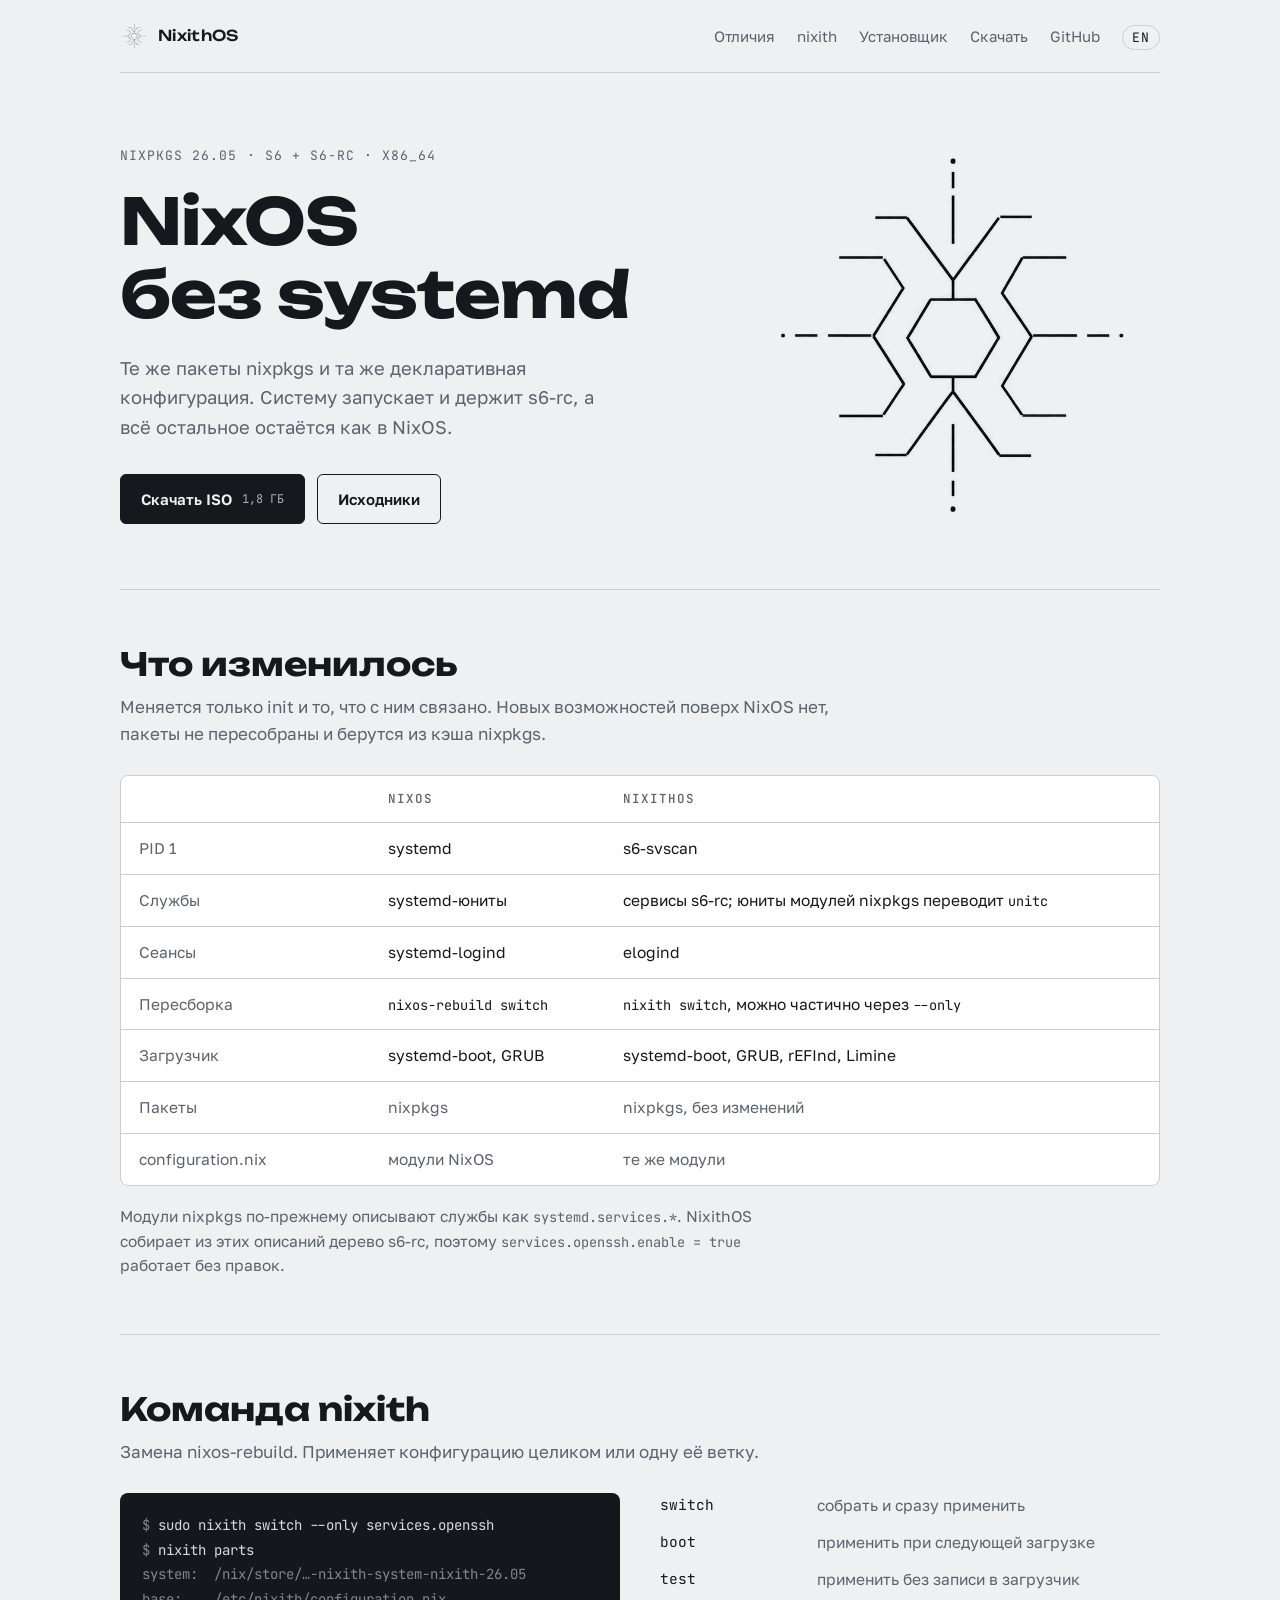
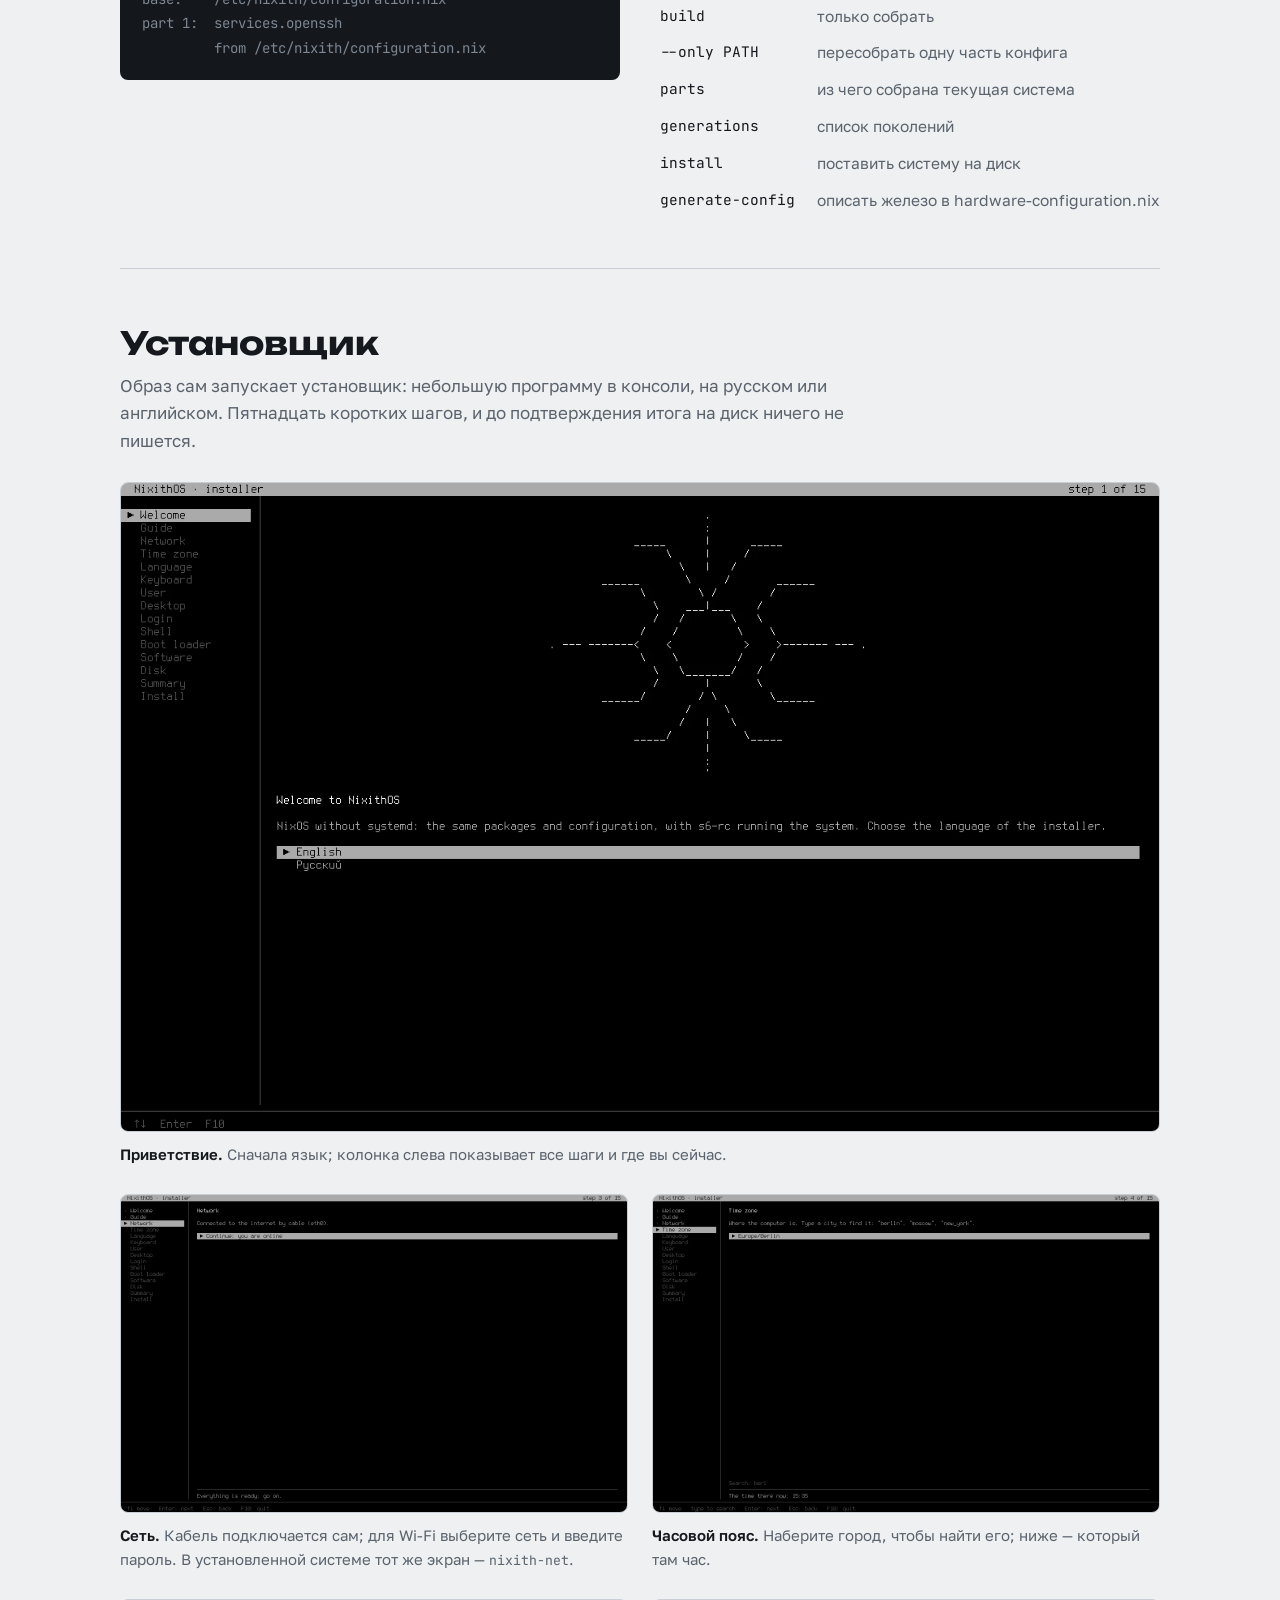
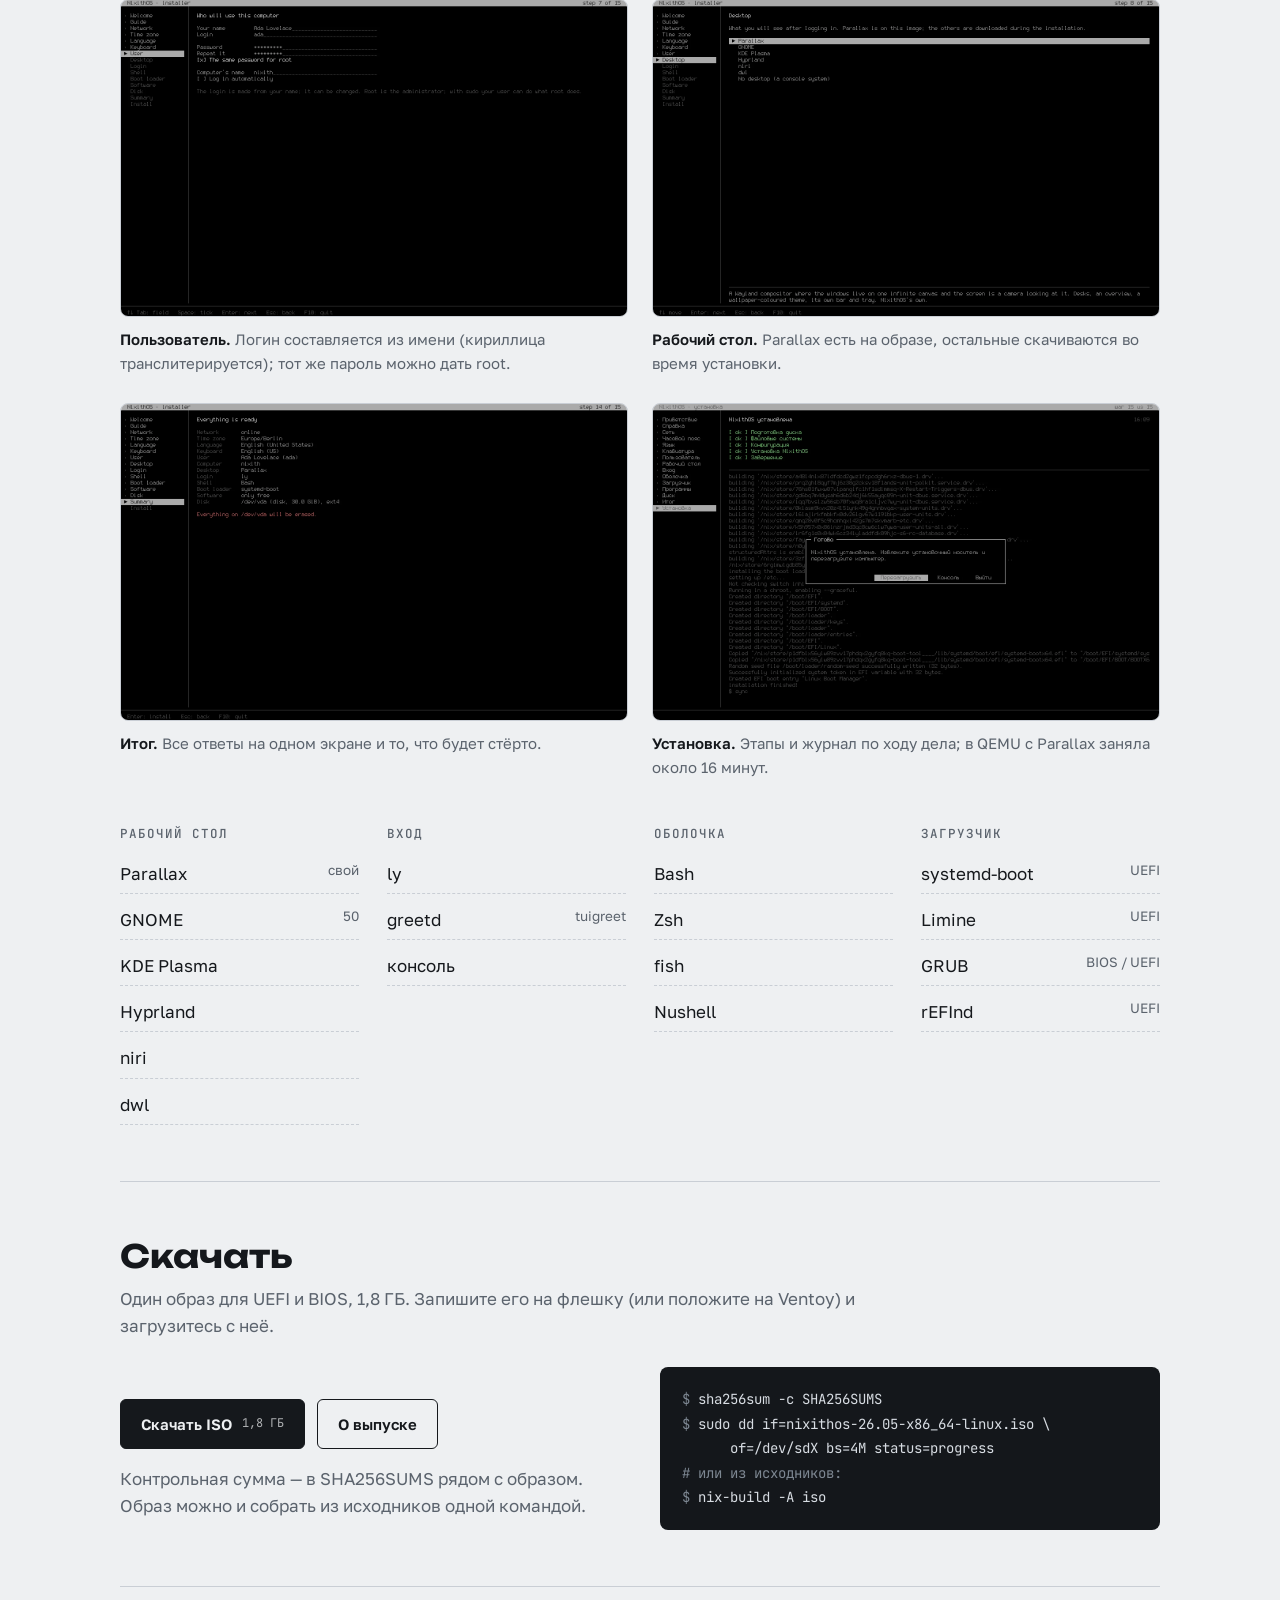
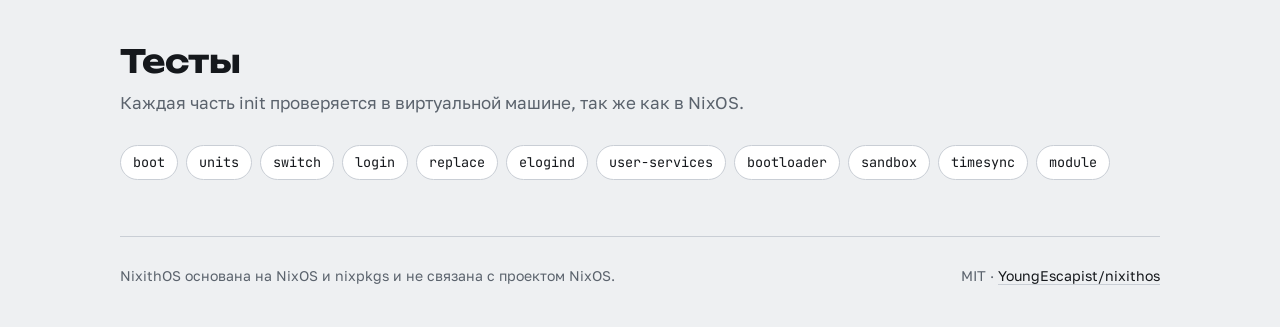
==== site/ru/index.html @ 1942f946 "Сайт и документация: консольный установщик, скачивание ISO из релизов Co-Authored-By: Claude Opus 5." ====
<!doctype html>
<html lang="ru">
<head>
<meta charset="utf-8">
<meta name="viewport" content="width=device-width, initial-scale=1, viewport-fit=cover">
<title>NixithOS</title>
<meta name="description" content="NixithOS: NixOS без systemd, на s6-rc. Те же пакеты nixpkgs и та же конфигурация.">
<link rel="icon" type="image/png" href="../favicon.png">
<link rel="alternate" hreflang="en" href="https://youngescapist.github.io/nixithos/">
<link rel="alternate" hreflang="ru" href="https://youngescapist.github.io/nixithos/ru/">
<link rel="preconnect" href="https://fonts.googleapis.com">
<link rel="preconnect" href="https://fonts.gstatic.com" crossorigin>
<link rel="stylesheet" href="https://fonts.googleapis.com/css2?family=Unbounded:wght@500;700&family=Golos+Text:wght@400;500;600&family=JetBrains+Mono:wght@400;500&display=swap">
<link rel="stylesheet" href="../style.css">
</head>
<body>
<div class="wrap">
  <header class="top">
    <a class="brand" href="#top"><img src="../img/mark.png" alt="">NixithOS</a>
    <nav aria-label="Разделы">
      <ul>
        <li><a href="#diff">Отличия</a></li>
        <li><a href="#nixith">nixith</a></li>
        <li><a href="#install">Установщик</a></li>
        <li><a href="#download">Скачать</a></li>
        <li><a href="https://github.com/YoungEscapist/nixithos">GitHub</a></li>
        <li><a class="lang" href="../" hreflang="en" lang="en">EN</a></li>
      </ul>
    </nav>
  </header>

  <main id="top">
    <div class="hero">
      <div>
        <p class="eyebrow">nixpkgs 26.05 · s6 + s6-rc · x86_64</p>
        <h1>NixOS без&nbsp;systemd</h1>
        <p class="lead">Те же пакеты nixpkgs и та же декларативная конфигурация. Систему запускает и держит s6-rc, а всё остальное остаётся как в NixOS.</p>
        <div class="actions">
          <a class="btn primary" href="#download">Скачать ISO <small>1,8 ГБ</small></a>
          <a class="btn ghost" href="https://github.com/YoungEscapist/nixithos">Исходники</a>
        </div>
      </div>
      <img class="mark" src="../img/mark.png" width="640" height="640" alt="Знак NixithOS: шестиугольник между двумя развилками, скобки по бокам, пунктирные оси">
    </div>

    <section id="diff">
      <div class="sec-head">
        <h2>Что изменилось</h2>
        <p>Меняется только init и то, что с ним связано. Новых возможностей поверх NixOS нет, пакеты не пересобраны и берутся из кэша nixpkgs.</p>
      </div>
      <div class="table-box">
        <table>
          <thead><tr><th scope="col"></th><th scope="col">NixOS</th><th scope="col">NixithOS</th></tr></thead>
          <tbody>
            <tr><td>PID 1</td><td>systemd</td><td>s6-svscan</td></tr>
            <tr><td>Службы</td><td>systemd-юниты</td><td>сервисы s6-rc; юниты модулей nixpkgs переводит <code>unitc</code></td></tr>
            <tr><td>Сеансы</td><td>systemd-logind</td><td>elogind</td></tr>
            <tr><td>Пересборка</td><td><code>nixos-rebuild switch</code></td><td><code>nixith switch</code>, можно частично через <code>--only</code></td></tr>
            <tr><td>Загрузчик</td><td>systemd-boot, GRUB</td><td>systemd-boot, GRUB, rEFInd, Limine</td></tr>
            <tr><td>Пакеты</td><td class="same">nixpkgs</td><td class="same">nixpkgs, без изменений</td></tr>
            <tr><td>configuration.nix</td><td class="same">модули NixOS</td><td class="same">те же модули</td></tr>
          </tbody>
        </table>
      </div>
      <p class="note">Модули nixpkgs по-прежнему описывают службы как <code>systemd.services.*</code>. NixithOS собирает из этих описаний дерево s6-rc, поэтому <code>services.openssh.enable = true</code> работает без правок.</p>
    </section>

    <section id="nixith">
      <div class="sec-head">
        <h2>Команда nixith</h2>
        <p>Замена nixos-rebuild. Применяет конфигурацию целиком или одну её ветку.</p>
      </div>
      <div class="split">
<pre class="term"><span class="p">$ </span>sudo nixith switch --only services.openssh
<span class="p">$ </span>nixith parts
<span class="c">system:  /nix/store/…-nixith-system-nixith-26.05</span>
<span class="c">base:    /etc/nixith/configuration.nix</span>
<span class="c">part 1:  services.openssh</span>
<span class="c">         from /etc/nixith/configuration.nix</span></pre>
        <dl class="cmds">
          <dt>switch</dt><dd>собрать и сразу применить</dd>
          <dt>boot</dt><dd>применить при следующей загрузке</dd>
          <dt>test</dt><dd>применить без записи в загрузчик</dd>
          <dt>build</dt><dd>только собрать</dd>
          <dt>--only PATH</dt><dd>пересобрать одну часть конфига</dd>
          <dt>parts</dt><dd>из чего собрана текущая система</dd>
          <dt>generations</dt><dd>список поколений</dd>
          <dt>install</dt><dd>поставить систему на диск</dd>
          <dt>generate-config</dt><dd>описать железо в hardware-configuration.nix</dd>
        </dl>
      </div>
    </section>

    <section id="install">
      <div class="sec-head">
        <h2>Установщик</h2>
        <p>Образ сам запускает установщик: небольшую программу в консоли, на русском или английском. Пятнадцать коротких шагов, и до подтверждения итога на диск ничего не пишется.</p>
      </div>
      <div class="shots">
        <figure class="wide">
          <a href="../img/tui-welcome.webp"><img src="../img/tui-welcome.webp" width="1280" height="800" alt="Приветствие установщика: знак NixithOS символами, шаги слева, выбор языка"></a>
          <figcaption><b>Приветствие.</b> Сначала язык; колонка слева показывает все шаги и где вы сейчас.</figcaption>
        </figure>
        <figure>
          <a href="../img/tui-network.webp"><img src="../img/tui-network.webp" width="1280" height="800" loading="lazy" alt="Шаг «Сеть»: подключено по кабелю"></a>
          <figcaption><b>Сеть.</b> Кабель подключается сам; для Wi-Fi выберите сеть и введите пароль. В установленной системе тот же экран — <code>nixith-net</code>.</figcaption>
        </figure>
        <figure>
          <a href="../img/tui-timezone.webp"><img src="../img/tui-timezone.webp" width="1280" height="800" loading="lazy" alt="Шаг «Часовой пояс», поиск сужен до Берлина"></a>
          <figcaption><b>Часовой пояс.</b> Наберите город, чтобы найти его; ниже — который там час.</figcaption>
        </figure>
        <figure>
          <a href="../img/tui-user.webp"><img src="../img/tui-user.webp" width="1280" height="800" loading="lazy" alt="Шаг «Пользователь», заполненный для Ады Лавлейс"></a>
          <figcaption><b>Пользователь.</b> Логин составляется из имени (кириллица транслитерируется); тот же пароль можно дать root.</figcaption>
        </figure>
        <figure>
          <a href="../img/tui-desktop.webp"><img src="../img/tui-desktop.webp" width="1280" height="800" loading="lazy" alt="Шаг «Рабочий стол», выбран Parallax с описанием ниже"></a>
          <figcaption><b>Рабочий стол.</b> Parallax есть на образе, остальные скачиваются во время установки.</figcaption>
        </figure>
        <figure>
          <a href="../img/tui-summary.webp"><img src="../img/tui-summary.webp" width="1280" height="800" loading="lazy" alt="Шаг «Итог»: все ответы и диск, который будет стёрт"></a>
          <figcaption><b>Итог.</b> Все ответы на одном экране и то, что будет стёрто.</figcaption>
        </figure>
        <figure>
          <a href="../img/tui-install.webp"><img src="../img/tui-install.webp" width="1280" height="800" loading="lazy" alt="Шаг «Установка» завершён: пять этапов отмечены ok, ниже журнал"></a>
          <figcaption><b>Установка.</b> Этапы и журнал по ходу дела; в QEMU с Parallax заняла около 16 минут.</figcaption>
        </figure>
      </div>
      <div class="choices">
        <div class="choice">
          <h3>Рабочий стол</h3>
          <ul>
            <li>Parallax <span>свой</span></li>
            <li>GNOME <span>50</span></li>
            <li>KDE Plasma</li>
            <li>Hyprland</li>
            <li>niri</li>
            <li>dwl</li>
          </ul>
        </div>
        <div class="choice">
          <h3>Вход</h3>
          <ul>
            <li>ly</li>
            <li>greetd <span>tuigreet</span></li>
            <li>консоль</li>
          </ul>
        </div>
        <div class="choice">
          <h3>Оболочка</h3>
          <ul>
            <li>Bash</li>
            <li>Zsh</li>
            <li>fish</li>
            <li>Nushell</li>
          </ul>
        </div>
        <div class="choice">
          <h3>Загрузчик</h3>
          <ul>
            <li>systemd-boot <span>UEFI</span></li>
            <li>Limine <span>UEFI</span></li>
            <li>GRUB <span>BIOS / UEFI</span></li>
            <li>rEFInd <span>UEFI</span></li>
          </ul>
        </div>
      </div>
    </section>

    <section id="download">
      <div class="sec-head">
        <h2>Скачать</h2>
        <p>Один образ для UEFI и BIOS, 1,8 ГБ. Запишите его на флешку (или положите на Ventoy) и загрузитесь с неё.</p>
      </div>
      <div class="download">
        <div>
          <div class="actions">
            <a class="btn primary" href="https://github.com/YoungEscapist/nixithos/releases/latest/download/nixithos-26.05-x86_64-linux.iso">Скачать ISO <small>1,8 ГБ</small></a>
            <a class="btn ghost" href="https://github.com/YoungEscapist/nixithos/releases/latest">О выпуске</a>
          </div>
          <p class="muted" style="margin-top:16px">Контрольная сумма — в SHA256SUMS рядом с образом. Образ можно и собрать из исходников одной командой.</p>
        </div>
<pre class="term"><span class="p">$ </span>sha256sum -c SHA256SUMS
<span class="p">$ </span>sudo dd if=nixithos-26.05-x86_64-linux.iso \
      of=/dev/sdX bs=4M status=progress
<span class="c"># или из исходников:</span>
<span class="p">$ </span>nix-build -A iso</pre>
      </div>
    </section>

    <section id="tests">
      <div class="sec-head">
        <h2>Тесты</h2>
        <p>Каждая часть init проверяется в виртуальной машине, так же как в NixOS.</p>
      </div>
      <ul class="tests">
        <li>boot</li><li>units</li><li>switch</li><li>login</li><li>replace</li><li>elogind</li>
        <li>user-services</li><li>bootloader</li><li>sandbox</li><li>timesync</li><li>module</li>
      </ul>
    </section>
  </main>

  <footer>
    <span>NixithOS основана на NixOS и nixpkgs и не связана с проектом NixOS.</span>
    <span>MIT · <a href="https://github.com/YoungEscapist/nixithos">YoungEscapist/nixithos</a></span>
  </footer>
</div>
</body>
</html>
---- site/style.css ----
/* NixithOS site: one monochrome engineering page per language; the mark
   top-right like a drawing, then one column of sections (~70ch) with a
   table, a terminal and the installer's screens. */
:root{
  --ground:#eef0f2;
  --surface:#ffffff;
  --ink:#15181c;
  --muted:#5b636d;
  --line:#c9ced5;
  --accent:#2f3a46;
  --term:#14171b;
  --term-ink:#d7dce2;
  --term-dim:#7d8792;
  /* the mark is white lines on black: inverted and multiplied on a light page */
  --mark-filter:invert(1);
  --mark-blend:multiply;
  --font-display:"Unbounded", "Golos Text", system-ui, sans-serif;
  --font-body:"Golos Text", system-ui, -apple-system, "Segoe UI", sans-serif;
  --font-mono:"JetBrains Mono", ui-monospace, "DejaVu Sans Mono", monospace;
  --measure:68ch;
}
@media (prefers-color-scheme: dark){
  :root:not([data-theme="light"]){
    color-scheme:dark;
    --ground:#101215;
    --surface:#171a1e;
    --ink:#e6e9ed;
    --muted:#98a1ab;
    --line:#2b3037;
    --accent:#c4ccd6;
    --term:#0b0d0f;
    --term-ink:#d7dce2;
    --term-dim:#6c7681;
    --mark-filter:none;
    --mark-blend:screen;
  }
}
:root[data-theme="dark"]{
  color-scheme:dark;
  --ground:#101215;
  --surface:#171a1e;
  --ink:#e6e9ed;
  --muted:#98a1ab;
  --line:#2b3037;
  --accent:#c4ccd6;
  --term:#0b0d0f;
  --term-ink:#d7dce2;
  --term-dim:#6c7681;
  --mark-filter:none;
  --mark-blend:screen;
}

*{box-sizing:border-box}
body{
  margin:0;
  background:var(--ground);
  color:var(--ink);
  font-family:var(--font-body);
  font-size:17px;
  line-height:1.6;
  padding-left:max(16px, env(safe-area-inset-left, 0px));
  padding-right:max(16px, env(safe-area-inset-right, 0px));
}
img{max-width:100%;height:auto}
.wrap{max-width:1040px;margin:0 auto}
a{color:var(--ink);text-underline-offset:3px;text-decoration-color:var(--line)}
a:hover{text-decoration-color:var(--ink)}
a:focus-visible,.btn:focus-visible{outline:2px solid var(--accent);outline-offset:3px;border-radius:4px}
h1,h2,h3{font-family:var(--font-display);font-weight:700;text-wrap:balance;margin:0;line-height:1.15}
p{margin:0}
code{font-family:var(--font-mono);font-size:.88em}

/* header */
header.top{display:flex;align-items:center;justify-content:space-between;gap:16px;flex-wrap:wrap;padding-block:22px;border-bottom:1px solid var(--line)}
.brand{display:flex;align-items:center;gap:10px;font-family:var(--font-display);font-weight:500;font-size:15px;letter-spacing:.02em;text-decoration:none}
.brand img{width:28px;height:28px;filter:var(--mark-filter);mix-blend-mode:var(--mark-blend)}
nav ul{list-style:none;margin:0;padding:0;display:flex;gap:22px;flex-wrap:wrap;align-items:center;font-size:15px}
nav a{text-decoration:none;color:var(--muted)}
nav a:hover{color:var(--ink)}
nav .lang{font-family:var(--font-mono);font-size:13px;letter-spacing:.06em;padding:3px 9px;border:1px solid var(--line);border-radius:999px;color:var(--ink)}

/* hero */
.hero{display:grid;grid-template-columns:1.25fr .9fr;gap:48px;align-items:center;padding-block:72px 64px}
.eyebrow{font-family:var(--font-mono);font-size:13px;letter-spacing:.08em;text-transform:uppercase;color:var(--muted)}
.hero h1{font-size:clamp(2.3rem,5.4vw,4rem);letter-spacing:-.01em;margin-top:18px}
.hero .lead{margin-top:22px;font-size:1.15rem;color:var(--muted);max-width:46ch}
.actions{display:flex;gap:12px;flex-wrap:wrap;margin-top:32px}
.btn{display:inline-flex;align-items:center;gap:10px;padding:12px 20px;border-radius:6px;font-weight:600;font-size:15px;text-decoration:none;border:1px solid var(--ink)}
.btn.primary{background:var(--ink);color:var(--ground)}
.btn.ghost{color:var(--ink)}
.btn small{font-family:var(--font-mono);font-weight:400;font-size:12px;opacity:.7}
.mark{width:100%;max-width:380px;justify-self:center;filter:var(--mark-filter);mix-blend-mode:var(--mark-blend)}

/* sections */
section{padding-block:56px;border-top:1px solid var(--line)}
.sec-head{display:flex;flex-direction:column;gap:10px;margin-bottom:28px;max-width:var(--measure)}
.sec-head h2{font-size:clamp(1.5rem,3vw,2rem)}
.sec-head p{color:var(--muted)}

/* comparison table */
.table-box{overflow-x:auto;border:1px solid var(--line);border-radius:8px;background:var(--surface)}
table{border-collapse:collapse;width:100%;min-width:560px;font-size:15.5px}
th,td{text-align:left;padding:13px 18px;border-bottom:1px solid var(--line);vertical-align:top}
tr:last-child td{border-bottom:0}
thead th{font-family:var(--font-mono);font-weight:500;font-size:12.5px;letter-spacing:.08em;text-transform:uppercase;color:var(--muted)}
td:first-child{color:var(--muted);width:24%}
td.same{color:var(--muted)}
.note{margin-top:18px;max-width:var(--measure);color:var(--muted);font-size:15.5px}

/* terminal */
.split{display:grid;grid-template-columns:1fr 1fr;gap:40px;align-items:start}
.term{background:var(--term);color:var(--term-ink);border-radius:8px;padding:20px 22px;font-family:var(--font-mono);font-size:14px;line-height:1.75;overflow-x:auto;white-space:pre;margin:0}
.term .p{color:var(--term-dim);user-select:none}
.term .c{color:var(--term-dim)}
dl.cmds{margin:0;display:grid;grid-template-columns:max-content 1fr;gap:12px 22px}
dl.cmds dt{font-family:var(--font-mono);font-size:14.5px}
dl.cmds dd{margin:0;color:var(--muted);font-size:15.5px}

/* installer screens */
.shots{display:grid;grid-template-columns:repeat(2,1fr);gap:28px 24px;margin:0 0 48px}
.shots figure{margin:0;display:flex;flex-direction:column;gap:10px}
.shots figure.wide{grid-column:1 / -1}
.shots a{display:block;border:1px solid var(--line);border-radius:8px;overflow:hidden;background:var(--surface);line-height:0}
.shots img{width:100%;aspect-ratio:16/10;object-fit:cover}
.shots figcaption{font-size:15px;color:var(--muted);max-width:var(--measure)}
.shots figcaption b{color:var(--ink);font-weight:600}

/* installer choices */
.choices{display:grid;grid-template-columns:repeat(4,1fr);gap:28px}
.choice h3{font-family:var(--font-mono);font-weight:500;font-size:12.5px;letter-spacing:.08em;text-transform:uppercase;color:var(--muted);margin-bottom:12px}
.choice ul{list-style:none;margin:0;padding:0;display:flex;flex-direction:column;gap:6px}
.choice li{display:flex;justify-content:space-between;gap:8px;padding-block:6px;border-bottom:1px dashed var(--line)}
.choice li span{color:var(--muted);font-size:13.5px}

/* download */
.download{display:grid;grid-template-columns:1fr 1fr;gap:40px;align-items:start}
.download p + p{margin-top:12px}
.download .muted{color:var(--muted)}

/* tests */
.tests{display:flex;flex-wrap:wrap;gap:8px;margin:0;padding:0;list-style:none}
.tests li{font-family:var(--font-mono);font-size:13.5px;padding:6px 12px;border:1px solid var(--line);border-radius:999px;background:var(--surface)}

footer{border-top:1px solid var(--line);padding-block:28px 40px;display:flex;justify-content:space-between;gap:16px;flex-wrap:wrap;color:var(--muted);font-size:14px}

@media (max-width:860px){
  .hero{grid-template-columns:1fr;padding-block:48px}
  .mark{max-width:220px;justify-self:start;order:-1}
  .split,.download{grid-template-columns:1fr}
  .choices{grid-template-columns:1fr 1fr}
  .shots{grid-template-columns:1fr}
}
@media (max-width:480px){
  .choices{grid-template-columns:1fr}
  dl.cmds{grid-template-columns:1fr;gap:2px}
  dl.cmds dd{margin-bottom:10px}
  nav ul{gap:14px}
}
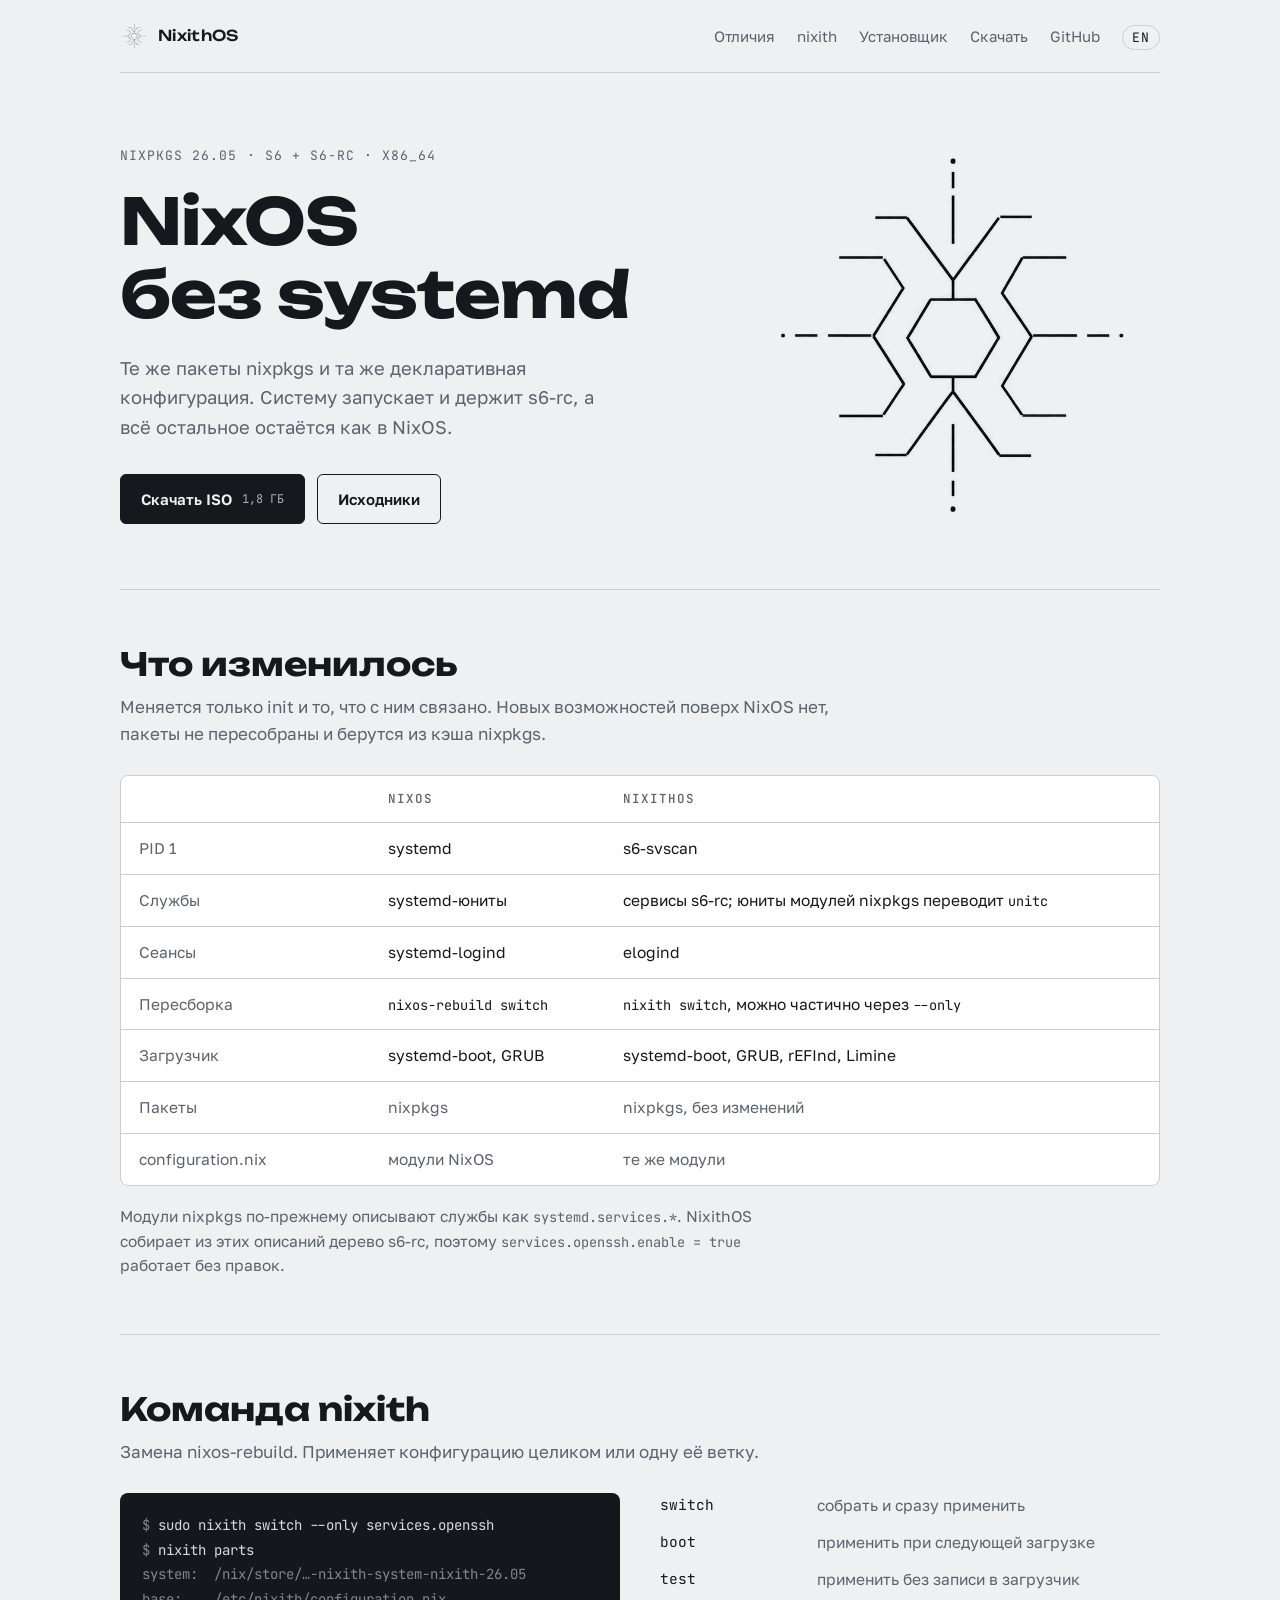
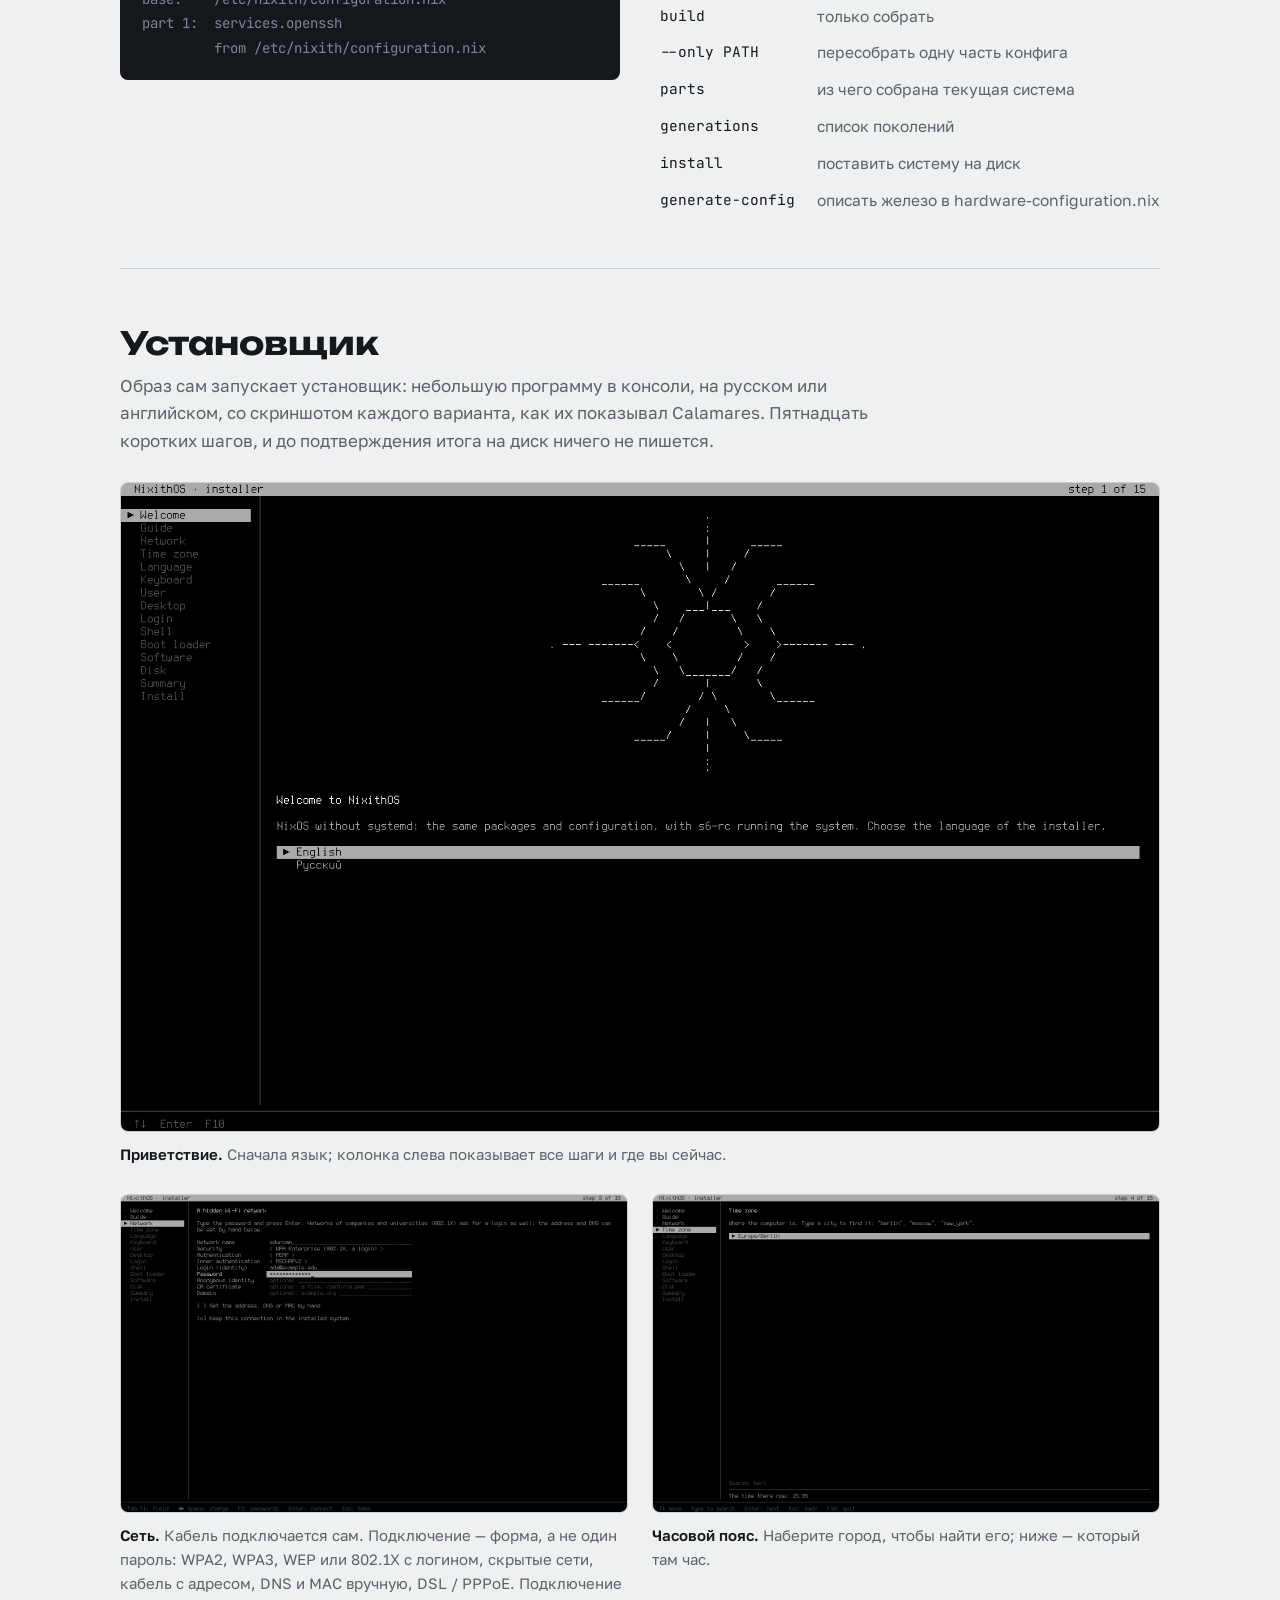
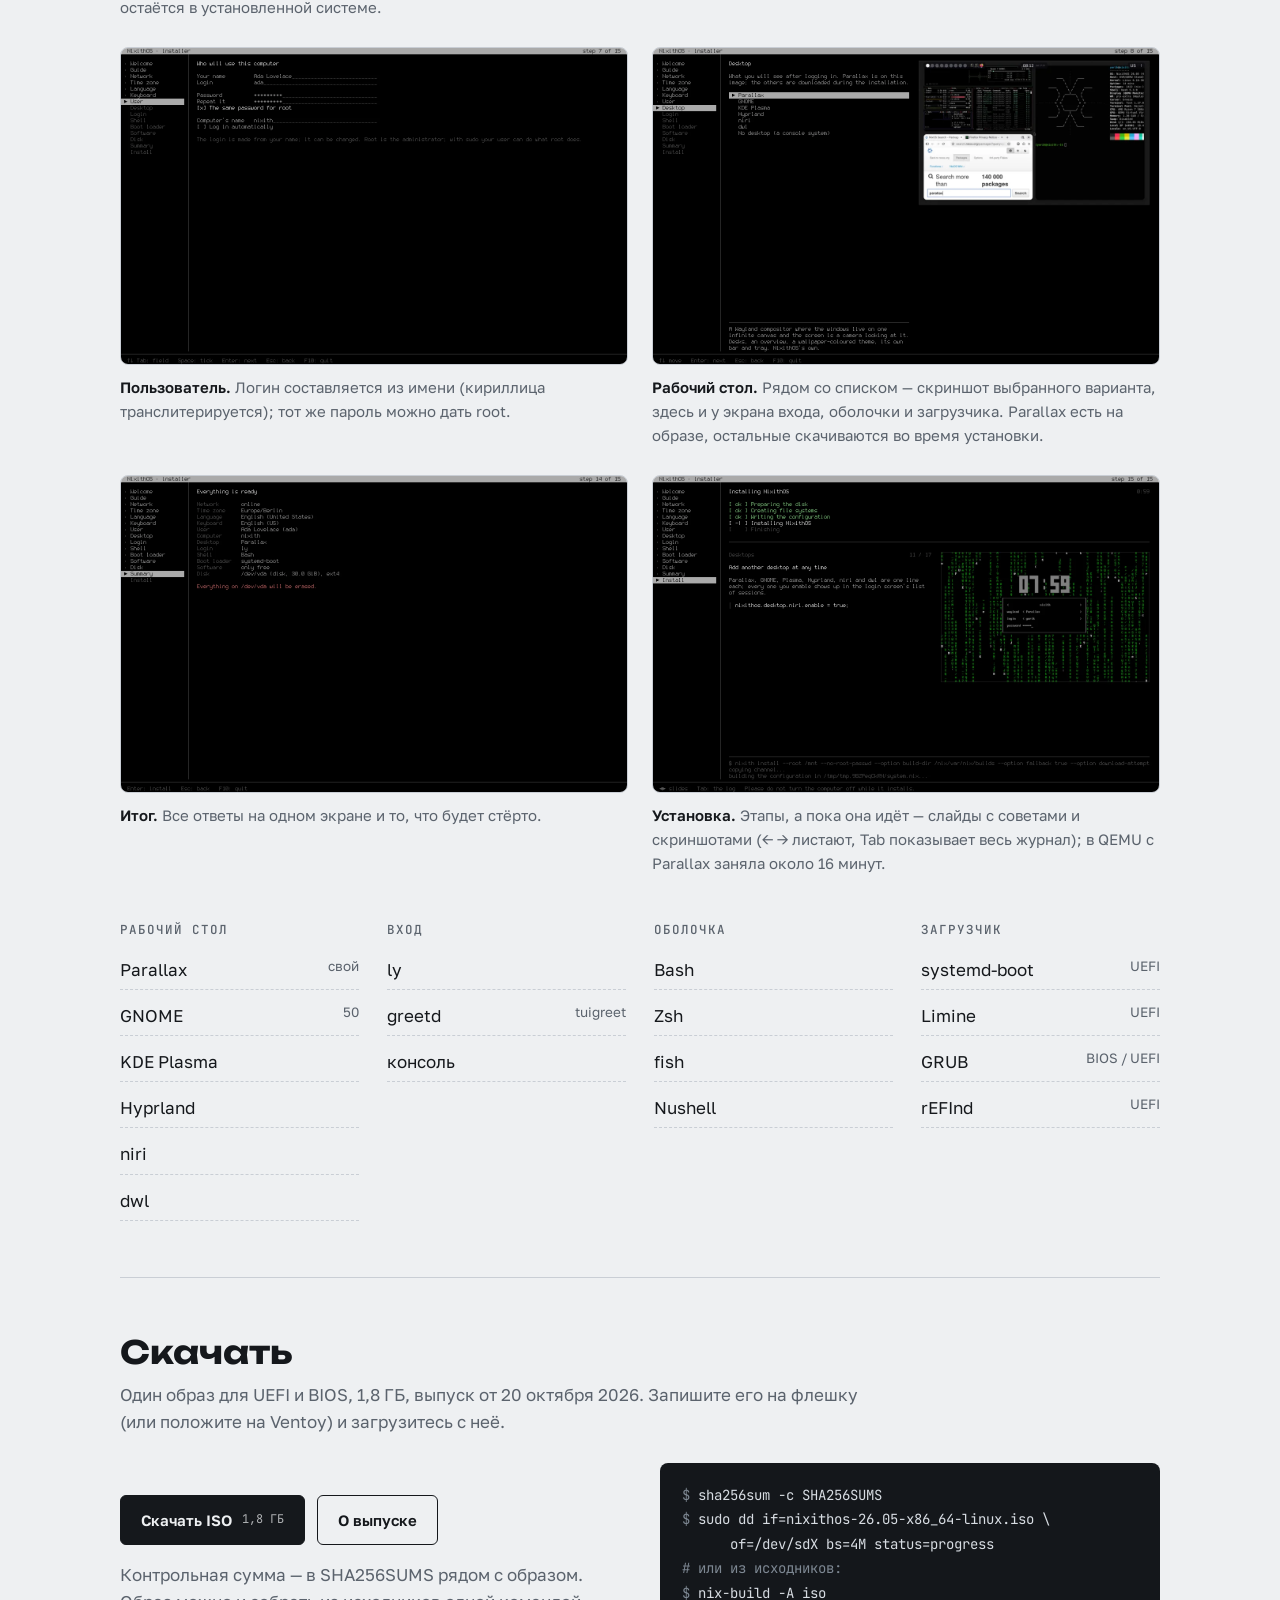
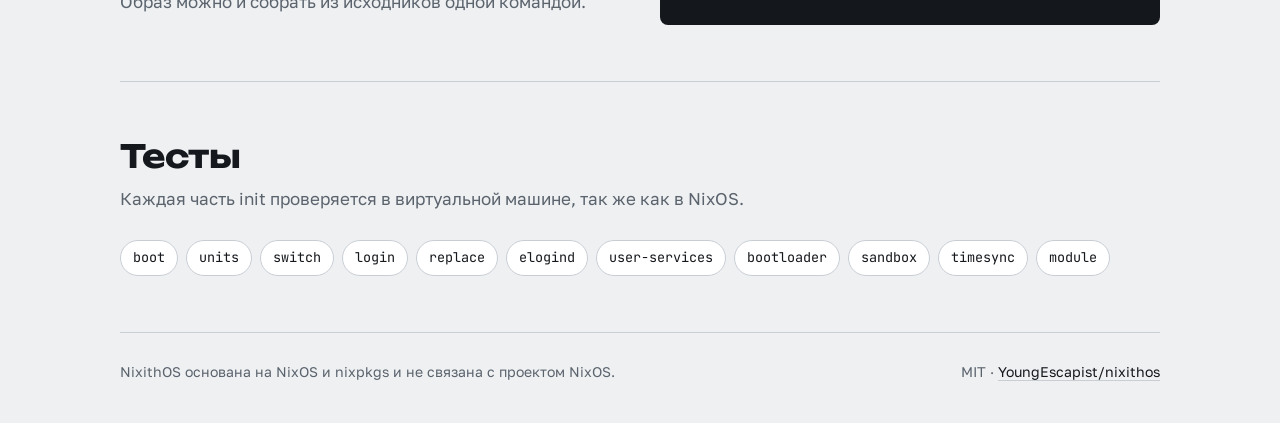
==== commit afc46264: "Сайт и README под выпуск 20.10: скриншоты в установщике и сеть формой Новые снимки установщика с обр" ====
--- a/site/ru/index.html
+++ b/site/ru/index.html
@@ -94,7 +94,7 @@
     <section id="install">
       <div class="sec-head">
         <h2>Установщик</h2>
-        <p>Образ сам запускает установщик: небольшую программу в консоли, на русском или английском. Пятнадцать коротких шагов, и до подтверждения итога на диск ничего не пишется.</p>
+        <p>Образ сам запускает установщик: небольшую программу в консоли, на русском или английском, со скриншотом каждого варианта, как их показывал Calamares. Пятнадцать коротких шагов, и до подтверждения итога на диск ничего не пишется.</p>
       </div>
       <div class="shots">
         <figure class="wide">
@@ -102,8 +102,8 @@
           <figcaption><b>Приветствие.</b> Сначала язык; колонка слева показывает все шаги и где вы сейчас.</figcaption>
         </figure>
         <figure>
-          <a href="../img/tui-network.webp"><img src="../img/tui-network.webp" width="1280" height="800" loading="lazy" alt="Шаг «Сеть»: подключено по кабелю"></a>
-          <figcaption><b>Сеть.</b> Кабель подключается сам; для Wi-Fi выберите сеть и введите пароль. В установленной системе тот же экран — <code>nixith-net</code>.</figcaption>
+          <a href="../img/tui-network.webp"><img src="../img/tui-network.webp" width="1280" height="800" loading="lazy" alt="Шаг «Сеть»: скрытая сеть Wi-Fi с WPA Enterprise (802.1X), заполнены метод, логин и пароль, ниже необязательные поля"></a>
+          <figcaption><b>Сеть.</b> Кабель подключается сам. Подключение — форма, а не один пароль: WPA2, WPA3, WEP или 802.1X с логином, скрытые сети, кабель с адресом, DNS и MAC вручную, DSL / PPPoE. Подключение остаётся в установленной системе.</figcaption>
         </figure>
         <figure>
           <a href="../img/tui-timezone.webp"><img src="../img/tui-timezone.webp" width="1280" height="800" loading="lazy" alt="Шаг «Часовой пояс», поиск сужен до Берлина"></a>
@@ -114,16 +114,16 @@
           <figcaption><b>Пользователь.</b> Логин составляется из имени (кириллица транслитерируется); тот же пароль можно дать root.</figcaption>
         </figure>
         <figure>
-          <a href="../img/tui-desktop.webp"><img src="../img/tui-desktop.webp" width="1280" height="800" loading="lazy" alt="Шаг «Рабочий стол», выбран Parallax с описанием ниже"></a>
-          <figcaption><b>Рабочий стол.</b> Parallax есть на образе, остальные скачиваются во время установки.</figcaption>
+          <a href="../img/tui-desktop.webp"><img src="../img/tui-desktop.webp" width="1280" height="800" loading="lazy" alt="Шаг «Рабочий стол», выбран Parallax: справа его скриншот, ниже описание"></a>
+          <figcaption><b>Рабочий стол.</b> Рядом со списком — скриншот выбранного варианта, здесь и у экрана входа, оболочки и загрузчика. Parallax есть на образе, остальные скачиваются во время установки.</figcaption>
         </figure>
         <figure>
           <a href="../img/tui-summary.webp"><img src="../img/tui-summary.webp" width="1280" height="800" loading="lazy" alt="Шаг «Итог»: все ответы и диск, который будет стёрт"></a>
           <figcaption><b>Итог.</b> Все ответы на одном экране и то, что будет стёрто.</figcaption>
         </figure>
         <figure>
-          <a href="../img/tui-install.webp"><img src="../img/tui-install.webp" width="1280" height="800" loading="lazy" alt="Шаг «Установка» завершён: пять этапов отмечены ok, ниже журнал"></a>
-          <figcaption><b>Установка.</b> Этапы и журнал по ходу дела; в QEMU с Parallax заняла около 16 минут.</figcaption>
+          <a href="../img/tui-install.webp"><img src="../img/tui-install.webp" width="1280" height="800" loading="lazy" alt="Шаг «Установка» в процессе: этапы, слайд о том, как добавить стол, со скриншотом экрана входа ly, последние строки журнала"></a>
+          <figcaption><b>Установка.</b> Этапы, а пока она идёт — слайды с советами и скриншотами (&larr; &rarr; листают, Tab показывает весь журнал); в QEMU с Parallax заняла около 16 минут.</figcaption>
         </figure>
       </div>
       <div class="choices">
@@ -170,7 +170,7 @@
     <section id="download">
       <div class="sec-head">
         <h2>Скачать</h2>
-        <p>Один образ для UEFI и BIOS, 1,8 ГБ. Запишите его на флешку (или положите на Ventoy) и загрузитесь с неё.</p>
+        <p>Один образ для UEFI и BIOS, 1,8 ГБ, выпуск от 20 октября 2026. Запишите его на флешку (или положите на Ventoy) и загрузитесь с неё.</p>
       </div>
       <div class="download">
         <div>
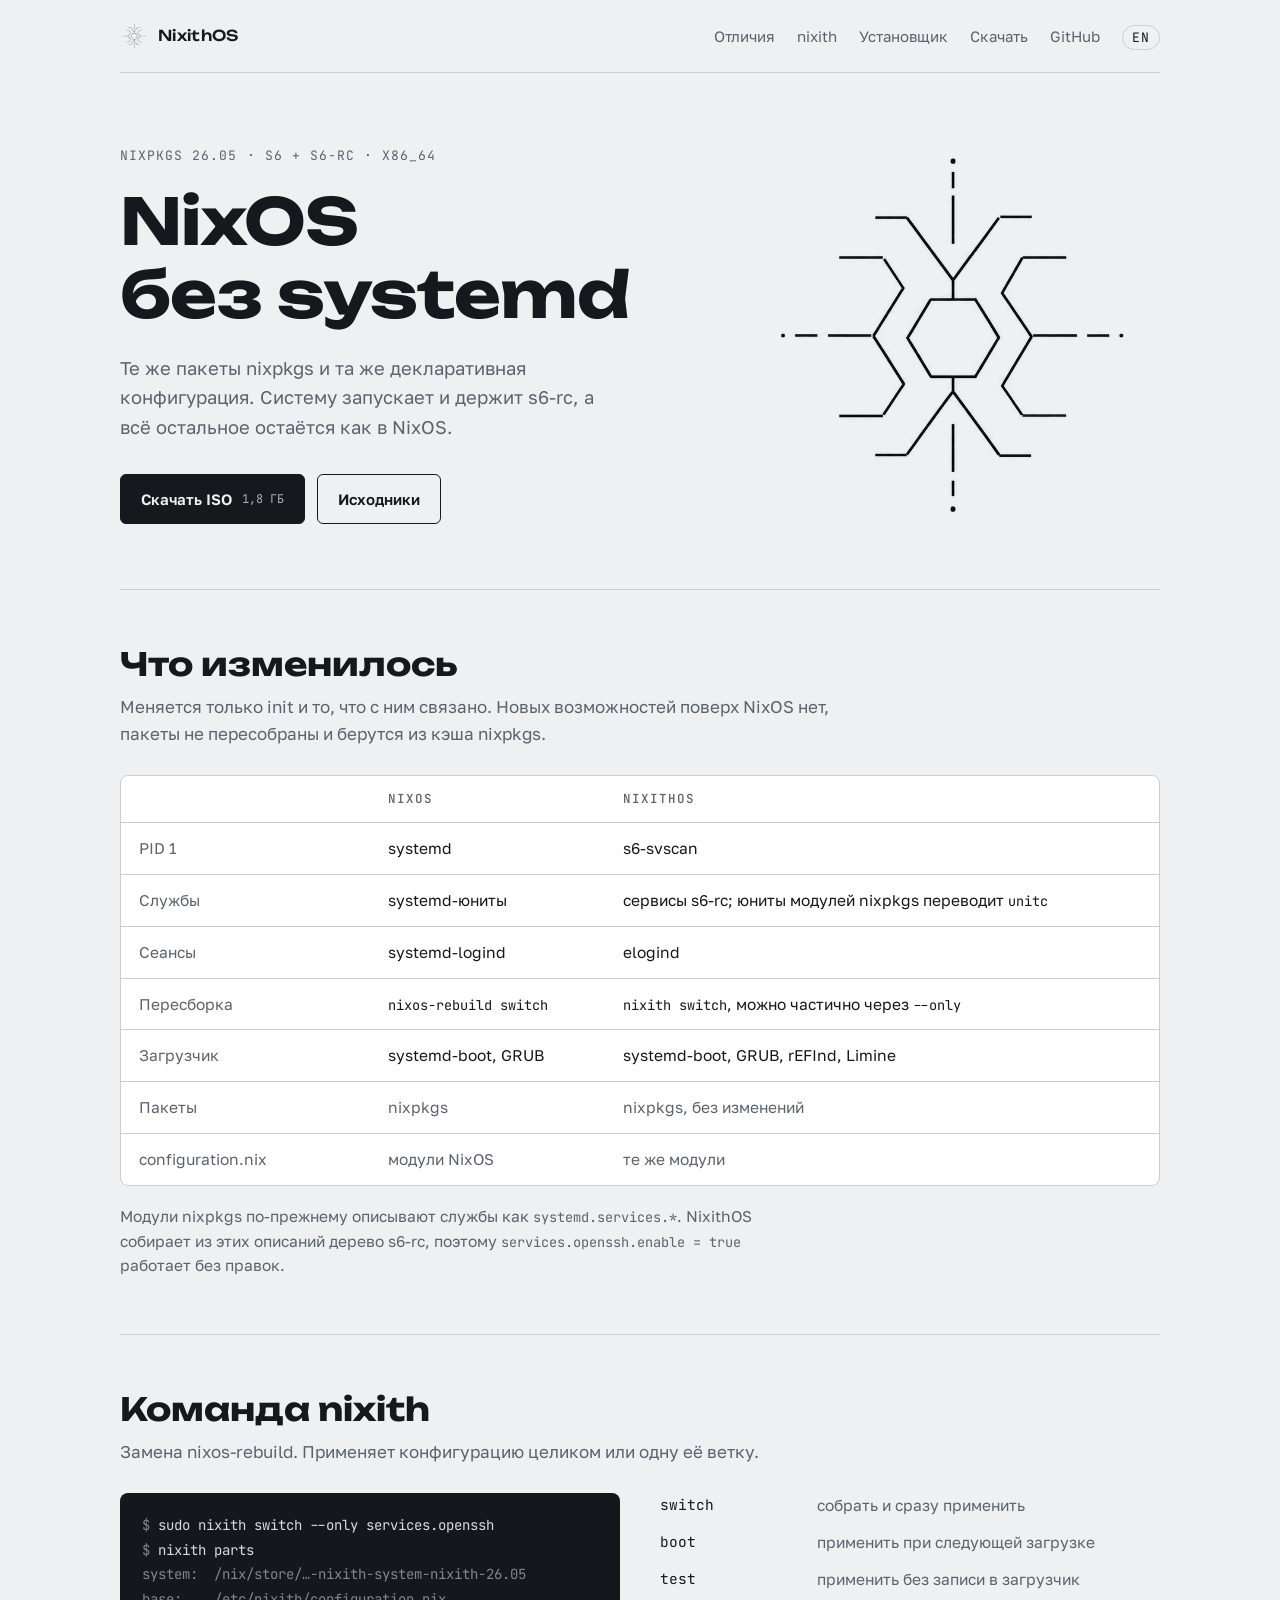
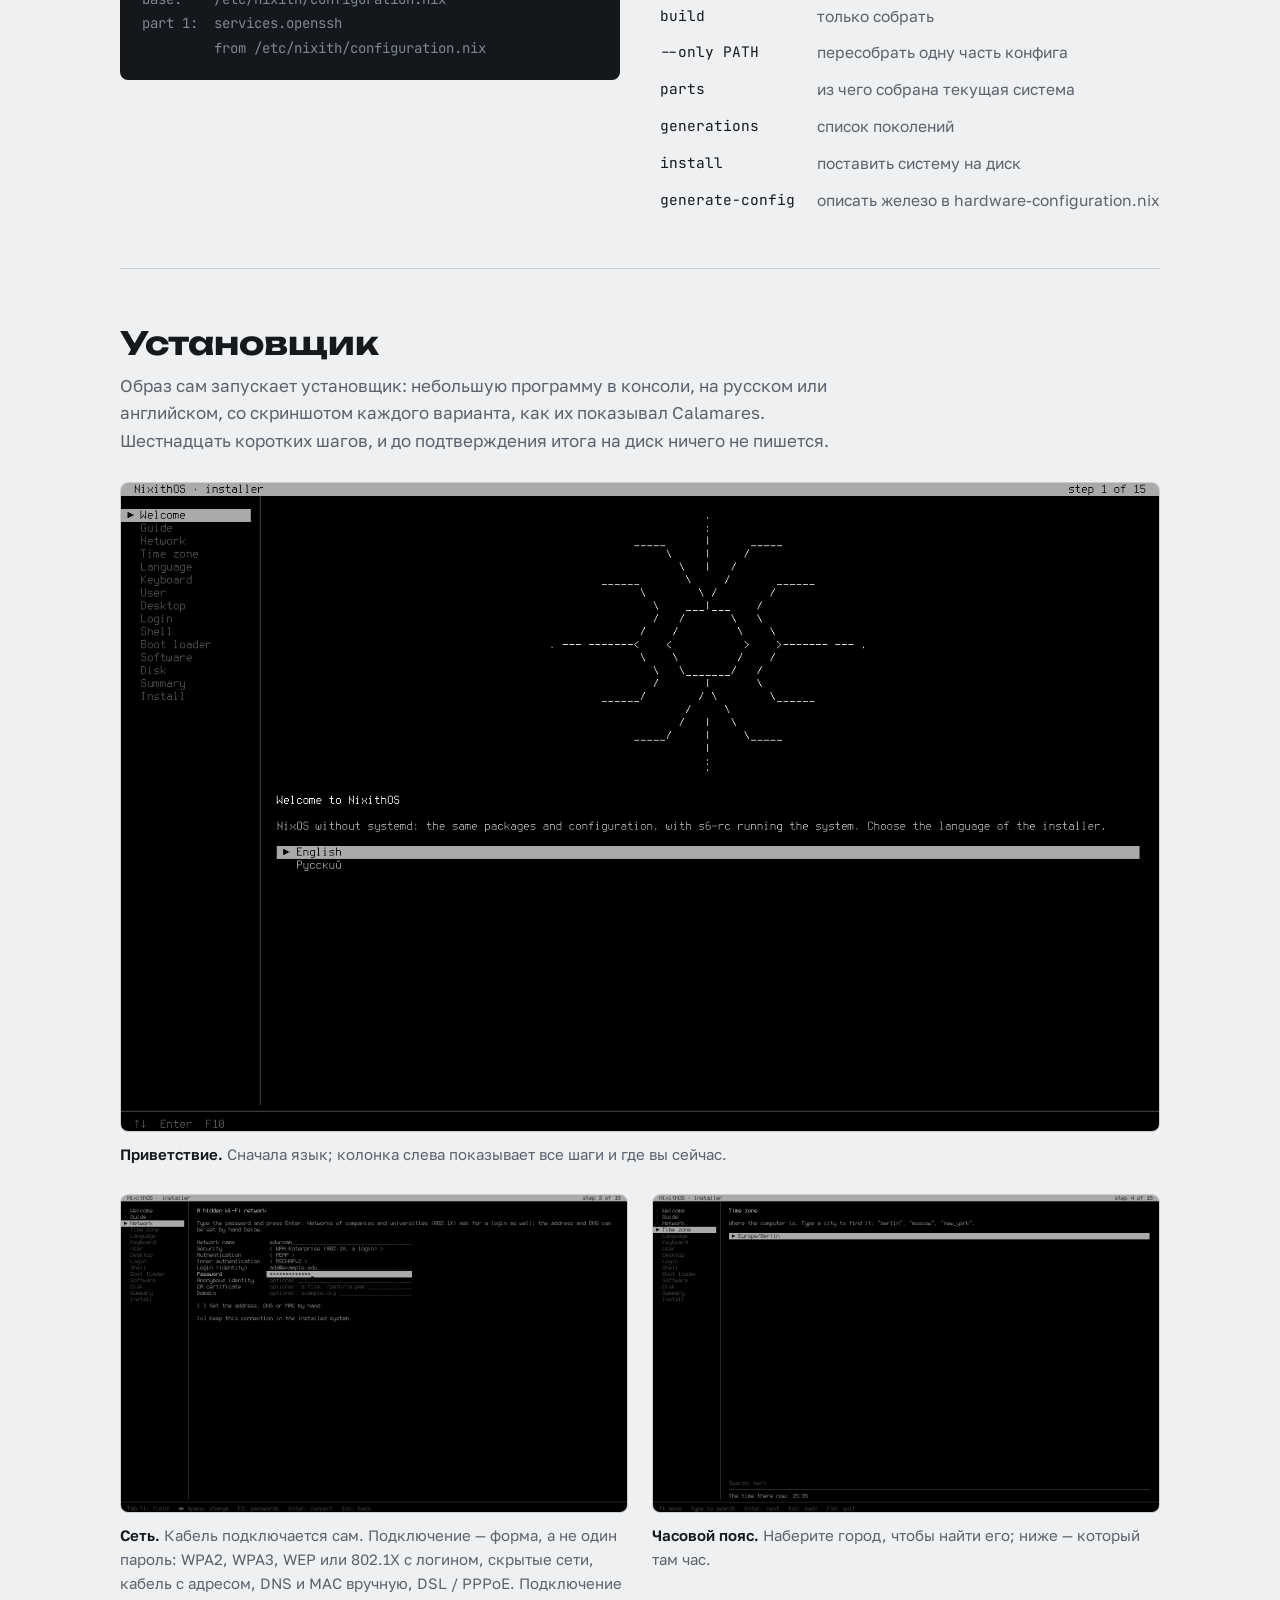
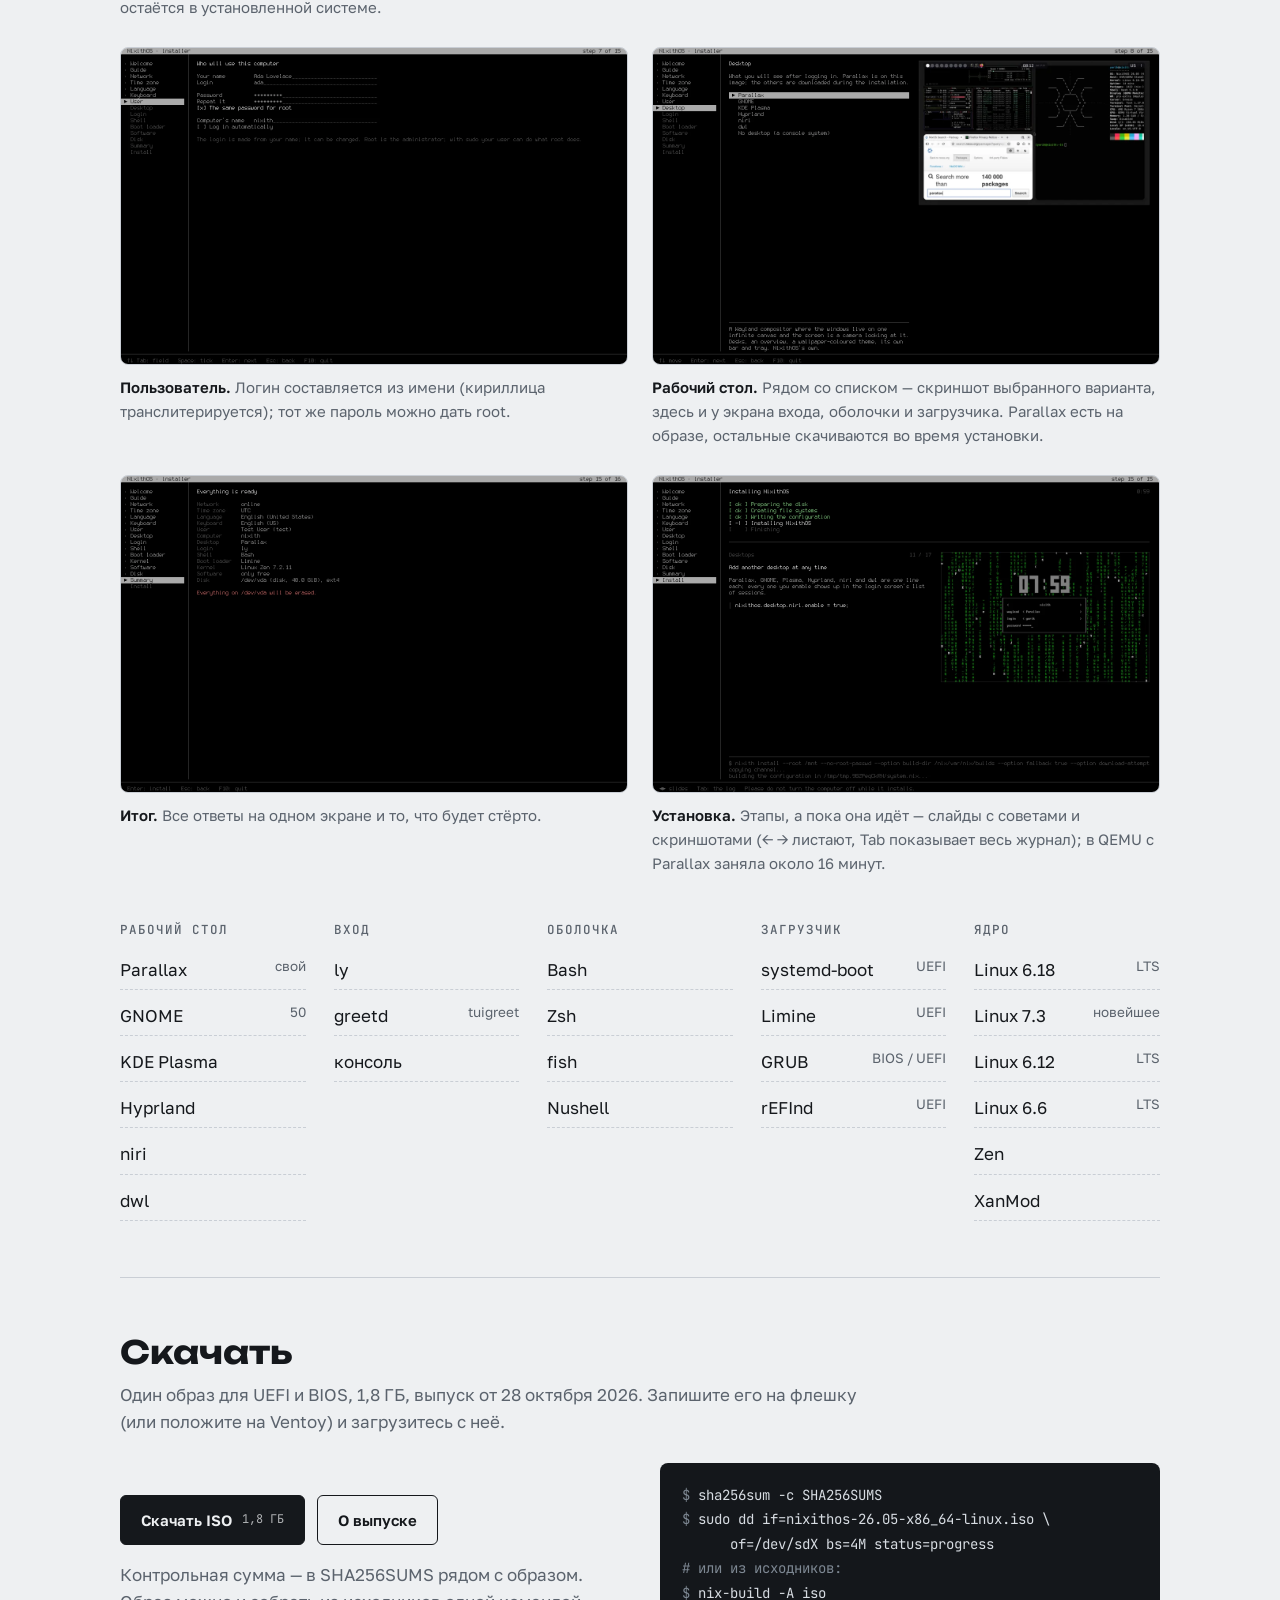
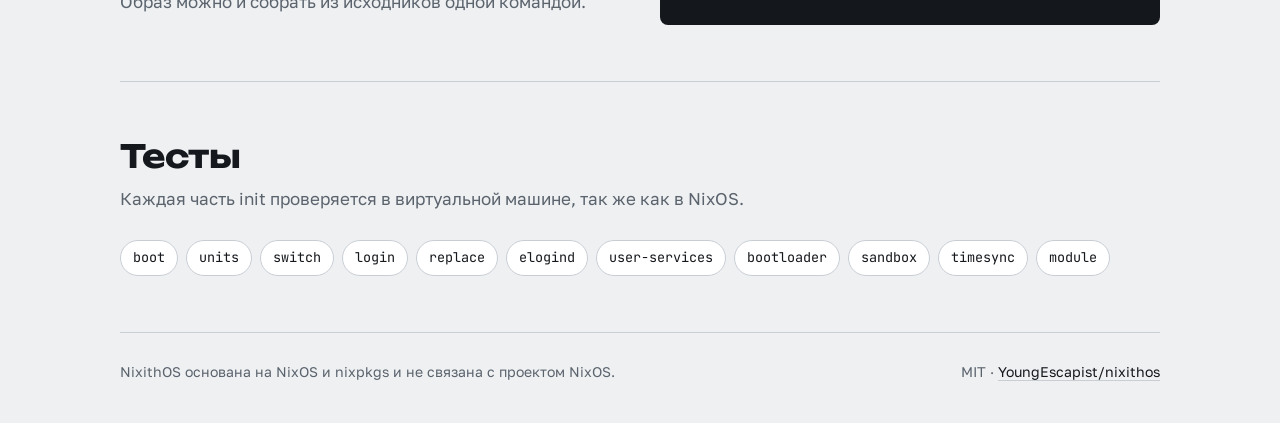
==== commit 6da87a18: "Сайт под выпуск 28.10: шаг «Ядро» Шестнадцать шагов вместо пятнадцати, колонка «Ядро» среди варианто" ====
--- a/site/ru/index.html
+++ b/site/ru/index.html
@@ -94,7 +94,7 @@
     <section id="install">
       <div class="sec-head">
         <h2>Установщик</h2>
-        <p>Образ сам запускает установщик: небольшую программу в консоли, на русском или английском, со скриншотом каждого варианта, как их показывал Calamares. Пятнадцать коротких шагов, и до подтверждения итога на диск ничего не пишется.</p>
+        <p>Образ сам запускает установщик: небольшую программу в консоли, на русском или английском, со скриншотом каждого варианта, как их показывал Calamares. Шестнадцать коротких шагов, и до подтверждения итога на диск ничего не пишется.</p>
       </div>
       <div class="shots">
         <figure class="wide">
@@ -118,7 +118,7 @@
           <figcaption><b>Рабочий стол.</b> Рядом со списком — скриншот выбранного варианта, здесь и у экрана входа, оболочки и загрузчика. Parallax есть на образе, остальные скачиваются во время установки.</figcaption>
         </figure>
         <figure>
-          <a href="../img/tui-summary.webp"><img src="../img/tui-summary.webp" width="1280" height="800" loading="lazy" alt="Шаг «Итог»: все ответы и диск, который будет стёрт"></a>
+          <a href="../img/tui-summary.webp"><img src="../img/tui-summary.webp" width="1280" height="800" loading="lazy" alt="Шаг «Итог»: все ответы, среди них ядро Linux Zen, и диск, который будет стёрт"></a>
           <figcaption><b>Итог.</b> Все ответы на одном экране и то, что будет стёрто.</figcaption>
         </figure>
         <figure>
@@ -164,13 +164,24 @@
             <li>rEFInd <span>UEFI</span></li>
           </ul>
         </div>
+        <div class="choice">
+          <h3>Ядро</h3>
+          <ul>
+            <li>Linux 6.18 <span>LTS</span></li>
+            <li>Linux 7.3 <span>новейшее</span></li>
+            <li>Linux 6.12 <span>LTS</span></li>
+            <li>Linux 6.6 <span>LTS</span></li>
+            <li>Zen</li>
+            <li>XanMod</li>
+          </ul>
+        </div>
       </div>
     </section>
 
     <section id="download">
       <div class="sec-head">
         <h2>Скачать</h2>
-        <p>Один образ для UEFI и BIOS, 1,8 ГБ, выпуск от 20 октября 2026. Запишите его на флешку (или положите на Ventoy) и загрузитесь с неё.</p>
+        <p>Один образ для UEFI и BIOS, 1,8 ГБ, выпуск от 28 октября 2026. Запишите его на флешку (или положите на Ventoy) и загрузитесь с неё.</p>
       </div>
       <div class="download">
         <div>
--- a/site/style.css
+++ b/site/style.css
@@ -126,7 +126,7 @@
 .shots figcaption b{color:var(--ink);font-weight:600}
 
 /* installer choices */
-.choices{display:grid;grid-template-columns:repeat(4,1fr);gap:28px}
+.choices{display:grid;grid-template-columns:repeat(5,1fr);gap:28px}
 .choice h3{font-family:var(--font-mono);font-weight:500;font-size:12.5px;letter-spacing:.08em;text-transform:uppercase;color:var(--muted);margin-bottom:12px}
 .choice ul{list-style:none;margin:0;padding:0;display:flex;flex-direction:column;gap:6px}
 .choice li{display:flex;justify-content:space-between;gap:8px;padding-block:6px;border-bottom:1px dashed var(--line)}
@@ -143,6 +143,9 @@
 
 footer{border-top:1px solid var(--line);padding-block:28px 40px;display:flex;justify-content:space-between;gap:16px;flex-wrap:wrap;color:var(--muted);font-size:14px}
 
+@media (max-width:1100px){
+  .choices{grid-template-columns:repeat(3,1fr)}
+}
 @media (max-width:860px){
   .hero{grid-template-columns:1fr;padding-block:48px}
   .mark{max-width:220px;justify-self:start;order:-1}
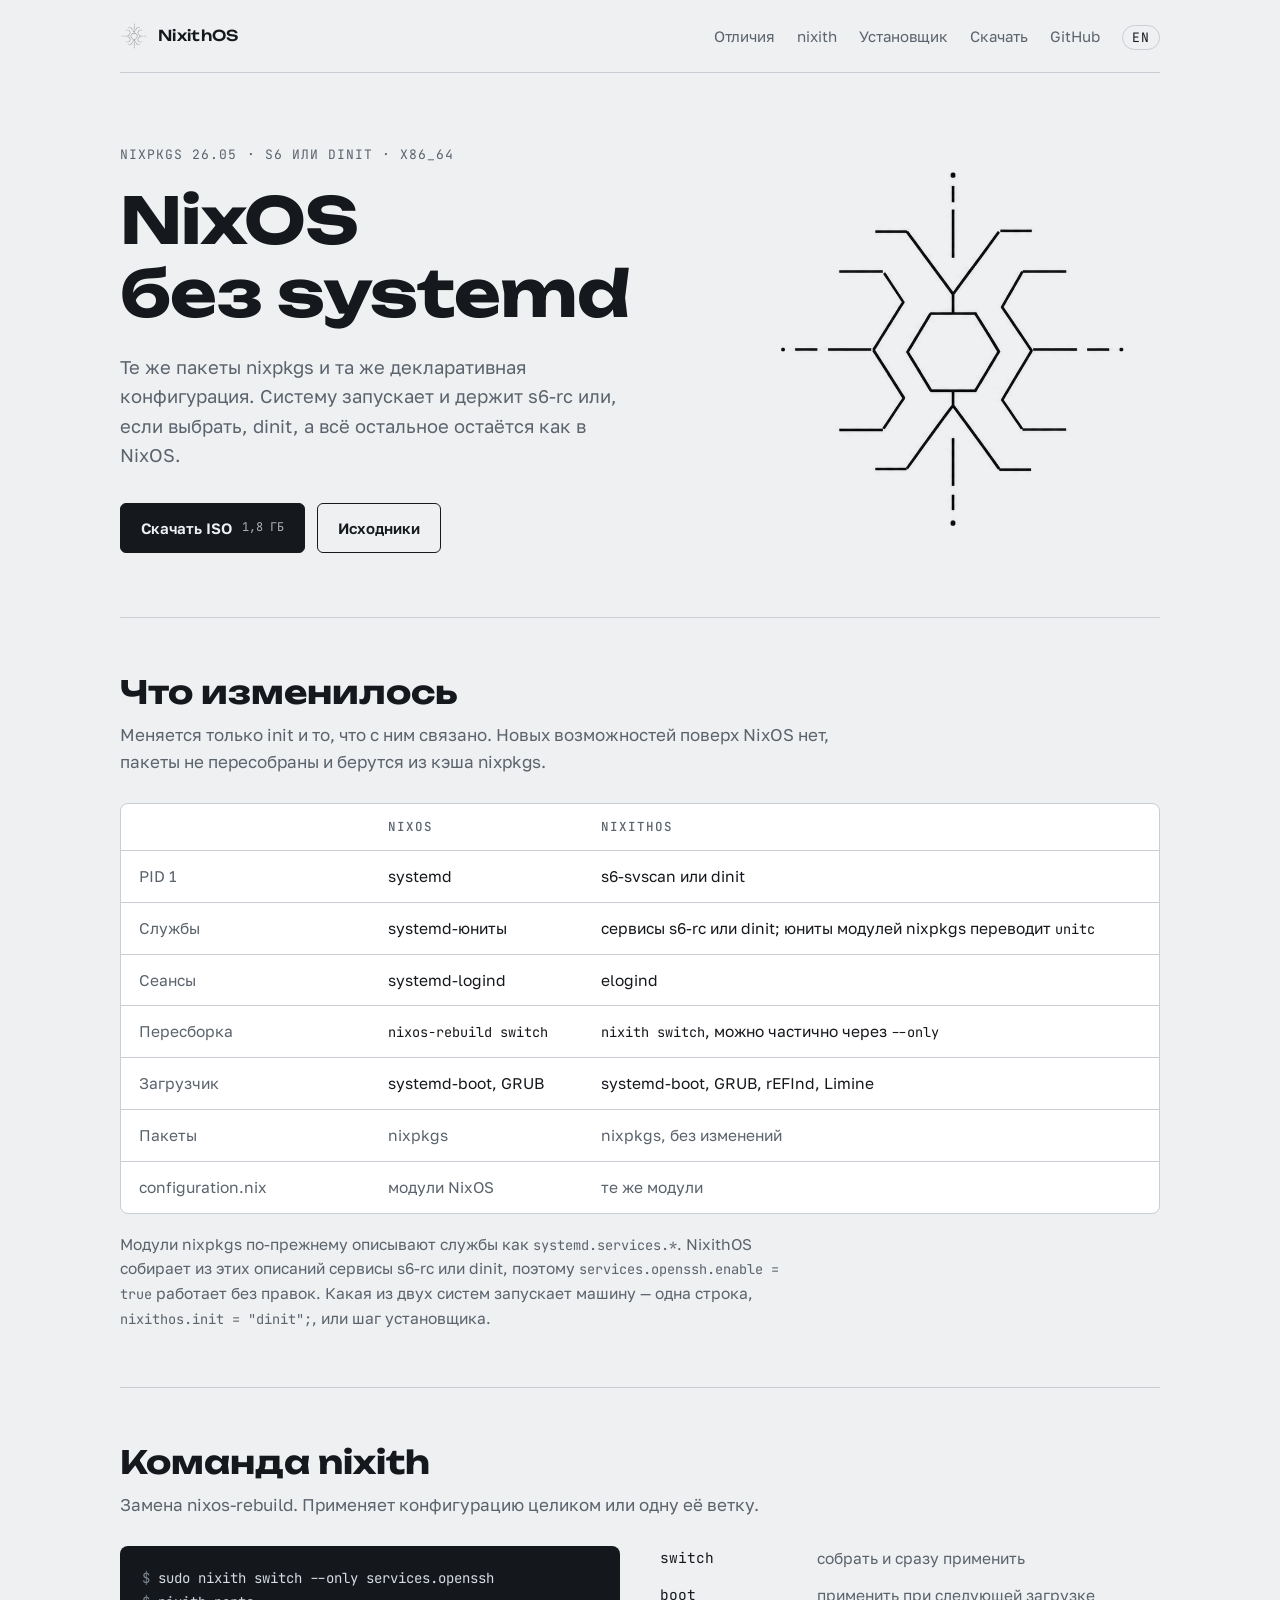
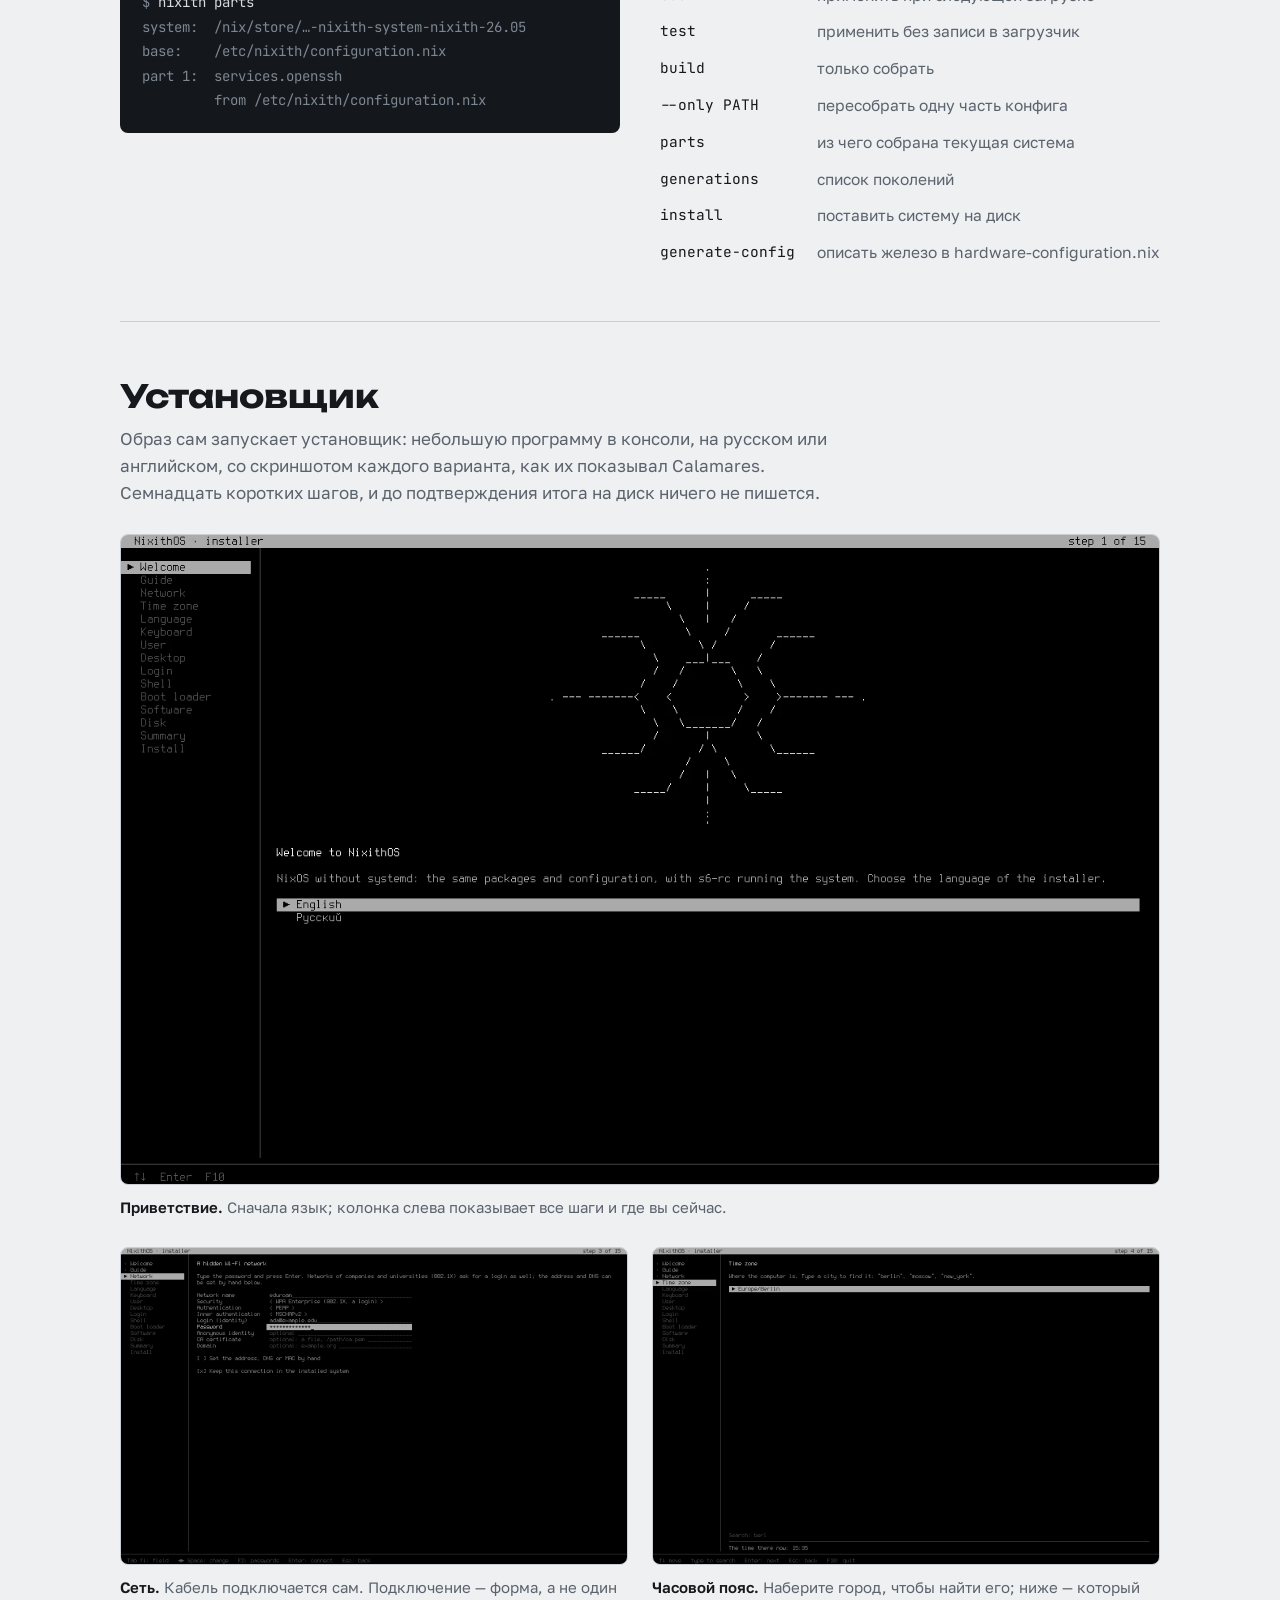
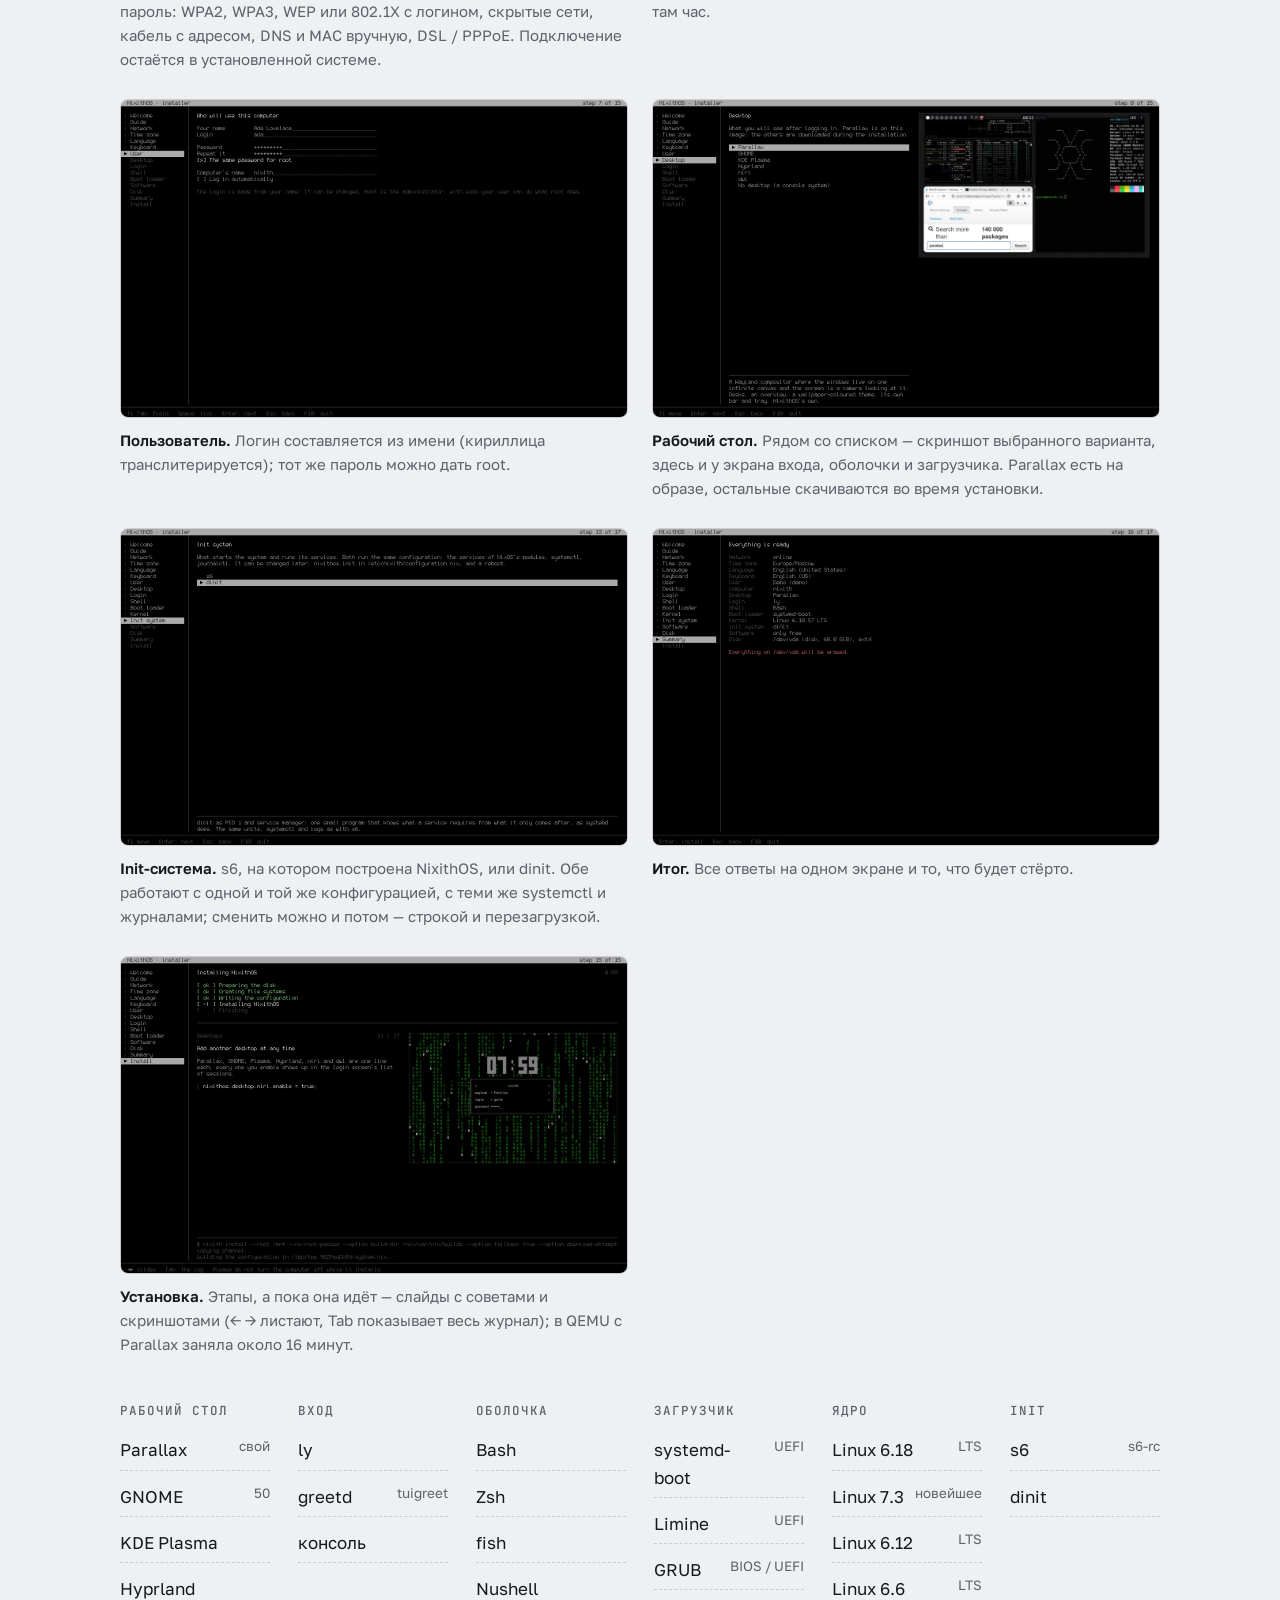
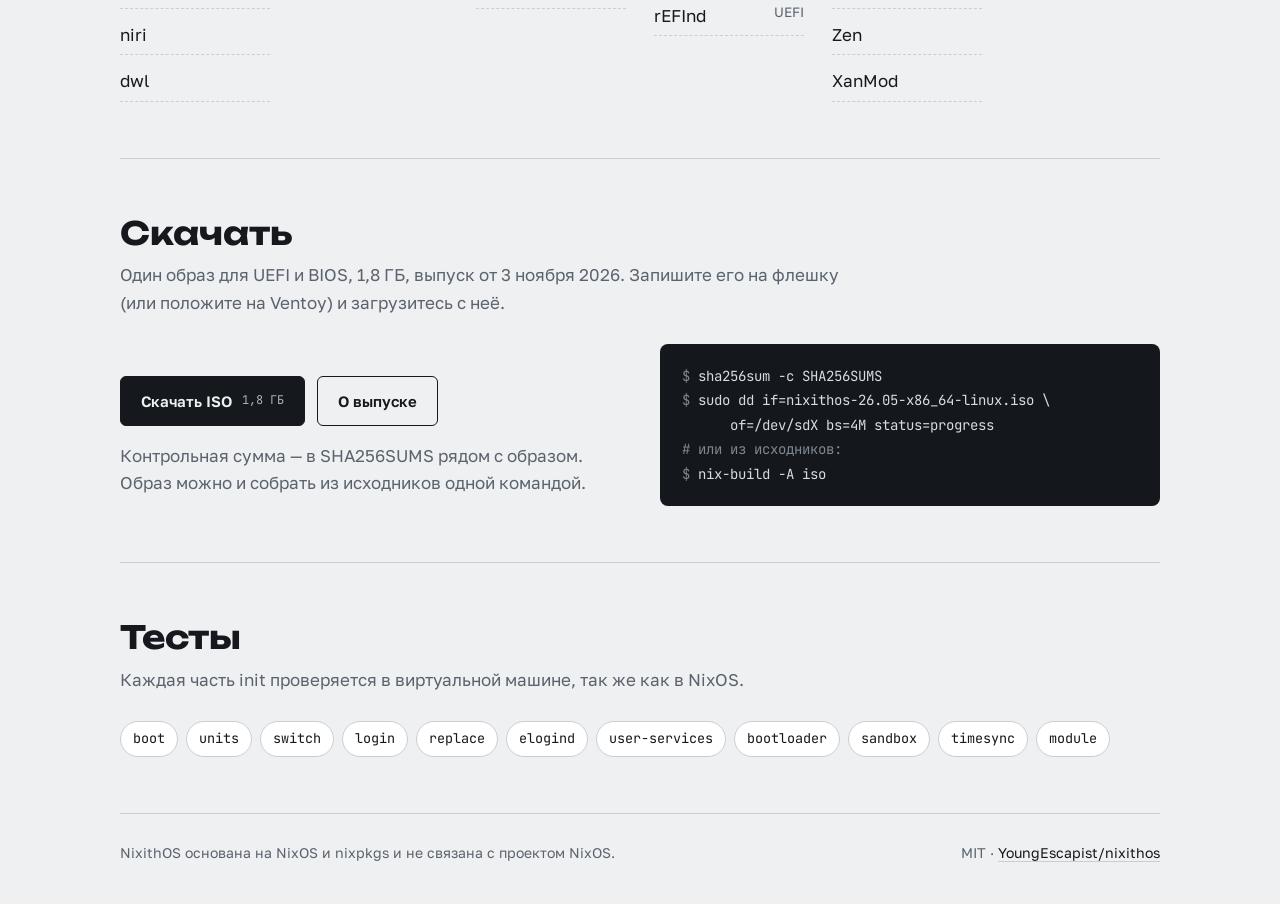
==== commit aab3a9c8: "Сайт под выпуск 03.11: выбор init (s6 или dinit) Описание и таблица «что меняется» называют обе init" ====
--- a/site/ru/index.html
+++ b/site/ru/index.html
@@ -4,7 +4,7 @@
 <meta charset="utf-8">
 <meta name="viewport" content="width=device-width, initial-scale=1, viewport-fit=cover">
 <title>NixithOS</title>
-<meta name="description" content="NixithOS: NixOS без systemd, на s6-rc. Те же пакеты nixpkgs и та же конфигурация.">
+<meta name="description" content="NixithOS: NixOS без systemd, на s6-rc или dinit. Те же пакеты nixpkgs и та же конфигурация.">
 <link rel="icon" type="image/png" href="../favicon.png">
 <link rel="alternate" hreflang="en" href="https://youngescapist.github.io/nixithos/">
 <link rel="alternate" hreflang="ru" href="https://youngescapist.github.io/nixithos/ru/">
@@ -32,9 +32,9 @@
   <main id="top">
     <div class="hero">
       <div>
-        <p class="eyebrow">nixpkgs 26.05 · s6 + s6-rc · x86_64</p>
+        <p class="eyebrow">nixpkgs 26.05 · s6 или dinit · x86_64</p>
         <h1>NixOS без&nbsp;systemd</h1>
-        <p class="lead">Те же пакеты nixpkgs и та же декларативная конфигурация. Систему запускает и держит s6-rc, а всё остальное остаётся как в NixOS.</p>
+        <p class="lead">Те же пакеты nixpkgs и та же декларативная конфигурация. Систему запускает и держит s6-rc или, если выбрать, dinit, а всё остальное остаётся как в NixOS.</p>
         <div class="actions">
           <a class="btn primary" href="#download">Скачать ISO <small>1,8 ГБ</small></a>
           <a class="btn ghost" href="https://github.com/YoungEscapist/nixithos">Исходники</a>
@@ -52,8 +52,8 @@
         <table>
           <thead><tr><th scope="col"></th><th scope="col">NixOS</th><th scope="col">NixithOS</th></tr></thead>
           <tbody>
-            <tr><td>PID 1</td><td>systemd</td><td>s6-svscan</td></tr>
-            <tr><td>Службы</td><td>systemd-юниты</td><td>сервисы s6-rc; юниты модулей nixpkgs переводит <code>unitc</code></td></tr>
+            <tr><td>PID 1</td><td>systemd</td><td>s6-svscan или dinit</td></tr>
+            <tr><td>Службы</td><td>systemd-юниты</td><td>сервисы s6-rc или dinit; юниты модулей nixpkgs переводит <code>unitc</code></td></tr>
             <tr><td>Сеансы</td><td>systemd-logind</td><td>elogind</td></tr>
             <tr><td>Пересборка</td><td><code>nixos-rebuild switch</code></td><td><code>nixith switch</code>, можно частично через <code>--only</code></td></tr>
             <tr><td>Загрузчик</td><td>systemd-boot, GRUB</td><td>systemd-boot, GRUB, rEFInd, Limine</td></tr>
@@ -62,7 +62,7 @@
           </tbody>
         </table>
       </div>
-      <p class="note">Модули nixpkgs по-прежнему описывают службы как <code>systemd.services.*</code>. NixithOS собирает из этих описаний дерево s6-rc, поэтому <code>services.openssh.enable = true</code> работает без правок.</p>
+      <p class="note">Модули nixpkgs по-прежнему описывают службы как <code>systemd.services.*</code>. NixithOS собирает из этих описаний сервисы s6-rc или dinit, поэтому <code>services.openssh.enable = true</code> работает без правок. Какая из двух систем запускает машину — одна строка, <code>nixithos.init = "dinit";</code>, или шаг установщика.</p>
     </section>
 
     <section id="nixith">
@@ -94,7 +94,7 @@
     <section id="install">
       <div class="sec-head">
         <h2>Установщик</h2>
-        <p>Образ сам запускает установщик: небольшую программу в консоли, на русском или английском, со скриншотом каждого варианта, как их показывал Calamares. Шестнадцать коротких шагов, и до подтверждения итога на диск ничего не пишется.</p>
+        <p>Образ сам запускает установщик: небольшую программу в консоли, на русском или английском, со скриншотом каждого варианта, как их показывал Calamares. Семнадцать коротких шагов, и до подтверждения итога на диск ничего не пишется.</p>
       </div>
       <div class="shots">
         <figure class="wide">
@@ -118,7 +118,11 @@
           <figcaption><b>Рабочий стол.</b> Рядом со списком — скриншот выбранного варианта, здесь и у экрана входа, оболочки и загрузчика. Parallax есть на образе, остальные скачиваются во время установки.</figcaption>
         </figure>
         <figure>
-          <a href="../img/tui-summary.webp"><img src="../img/tui-summary.webp" width="1280" height="800" loading="lazy" alt="Шаг «Итог»: все ответы, среди них ядро Linux Zen, и диск, который будет стёрт"></a>
+          <a href="../img/tui-init.webp"><img src="../img/tui-init.webp" width="1280" height="800" loading="lazy" alt="Шаг «Init-система»: выбран dinit, выше s6, внизу описание dinit"></a>
+          <figcaption><b>Init-система.</b> s6, на котором построена NixithOS, или dinit. Обе работают с одной и той же конфигурацией, с теми же systemctl и журналами; сменить можно и потом — строкой и перезагрузкой.</figcaption>
+        </figure>
+        <figure>
+          <a href="../img/tui-summary.webp"><img src="../img/tui-summary.webp" width="1280" height="800" loading="lazy" alt="Шаг «Итог»: все ответы, среди них init-система dinit, и диск, который будет стёрт"></a>
           <figcaption><b>Итог.</b> Все ответы на одном экране и то, что будет стёрто.</figcaption>
         </figure>
         <figure>
@@ -175,13 +179,20 @@
             <li>XanMod</li>
           </ul>
         </div>
+        <div class="choice">
+          <h3>Init</h3>
+          <ul>
+            <li>s6 <span>s6-rc</span></li>
+            <li>dinit</li>
+          </ul>
+        </div>
       </div>
     </section>
 
     <section id="download">
       <div class="sec-head">
         <h2>Скачать</h2>
-        <p>Один образ для UEFI и BIOS, 1,8 ГБ, выпуск от 28 октября 2026. Запишите его на флешку (или положите на Ventoy) и загрузитесь с неё.</p>
+        <p>Один образ для UEFI и BIOS, 1,8 ГБ, выпуск от 3 ноября 2026. Запишите его на флешку (или положите на Ventoy) и загрузитесь с неё.</p>
       </div>
       <div class="download">
         <div>
--- a/site/style.css
+++ b/site/style.css
@@ -126,7 +126,7 @@
 .shots figcaption b{color:var(--ink);font-weight:600}
 
 /* installer choices */
-.choices{display:grid;grid-template-columns:repeat(5,1fr);gap:28px}
+.choices{display:grid;grid-template-columns:repeat(6,1fr);gap:28px}
 .choice h3{font-family:var(--font-mono);font-weight:500;font-size:12.5px;letter-spacing:.08em;text-transform:uppercase;color:var(--muted);margin-bottom:12px}
 .choice ul{list-style:none;margin:0;padding:0;display:flex;flex-direction:column;gap:6px}
 .choice li{display:flex;justify-content:space-between;gap:8px;padding-block:6px;border-bottom:1px dashed var(--line)}
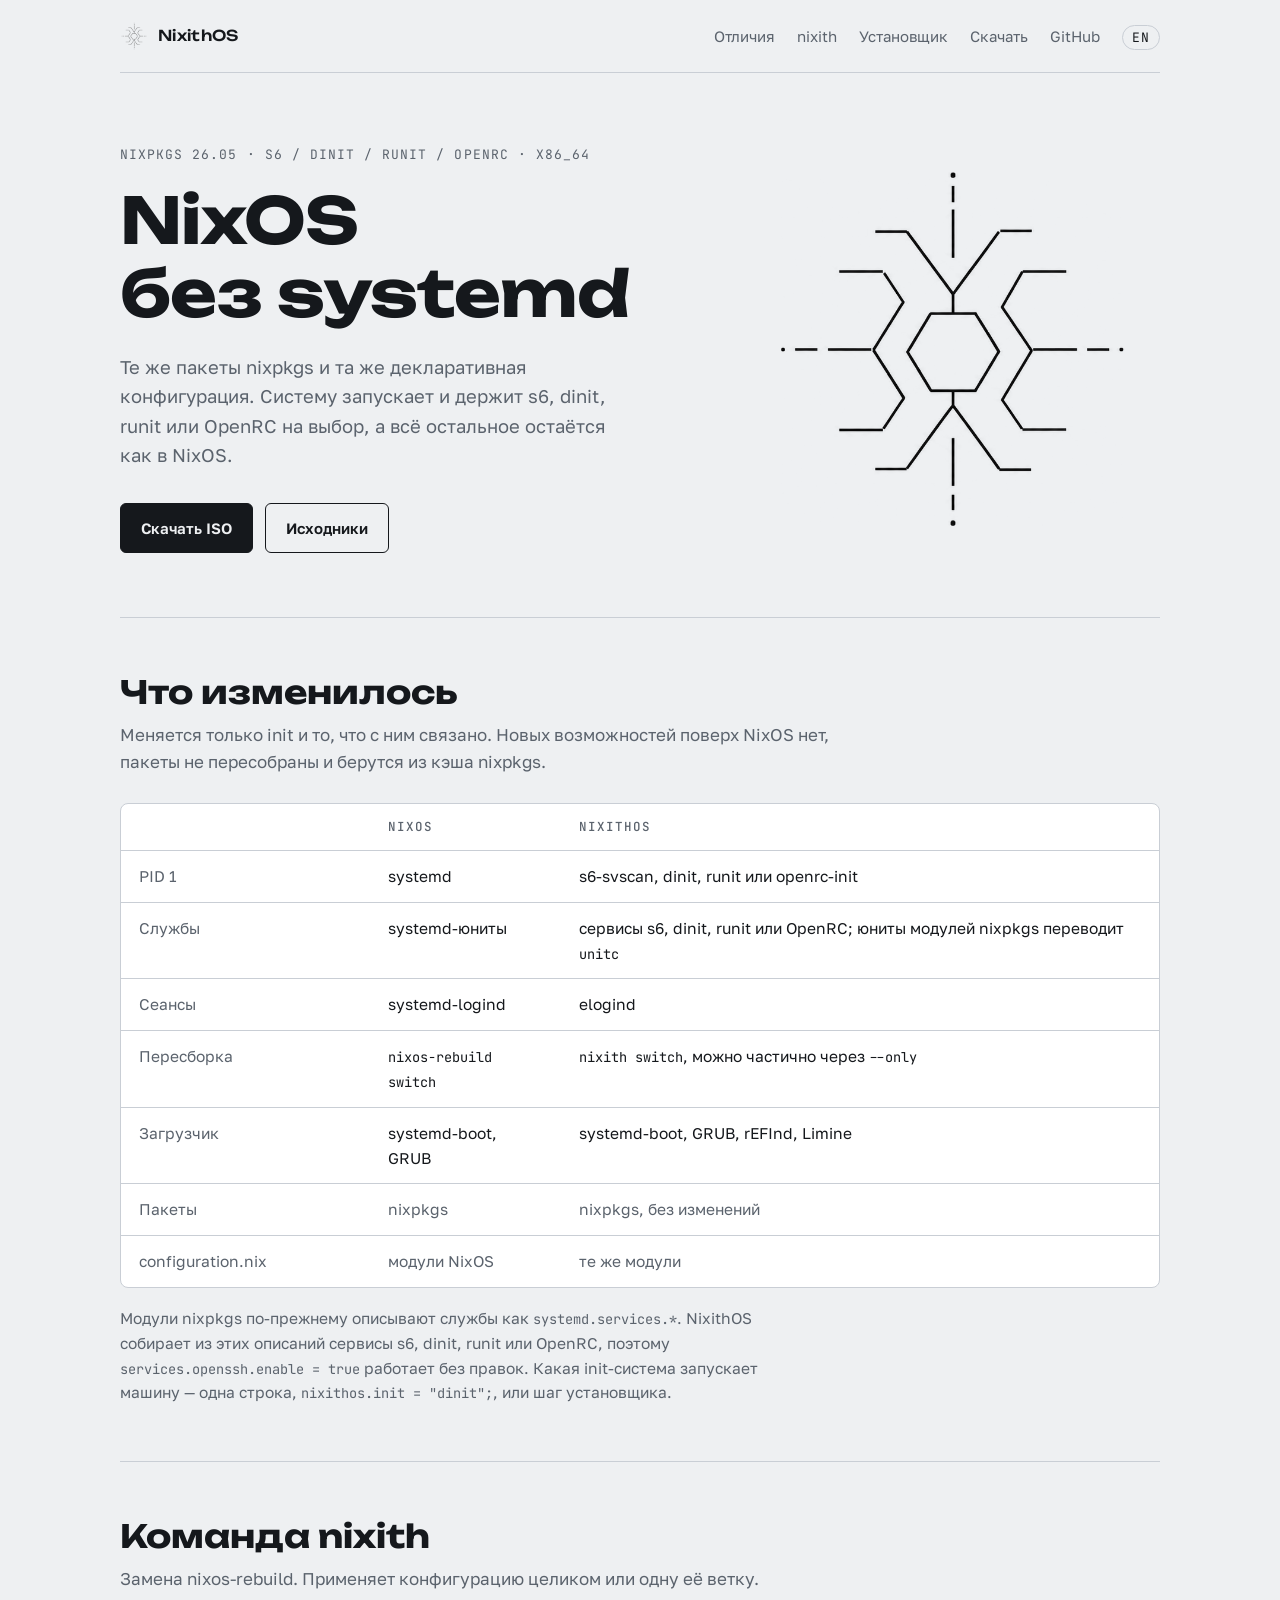
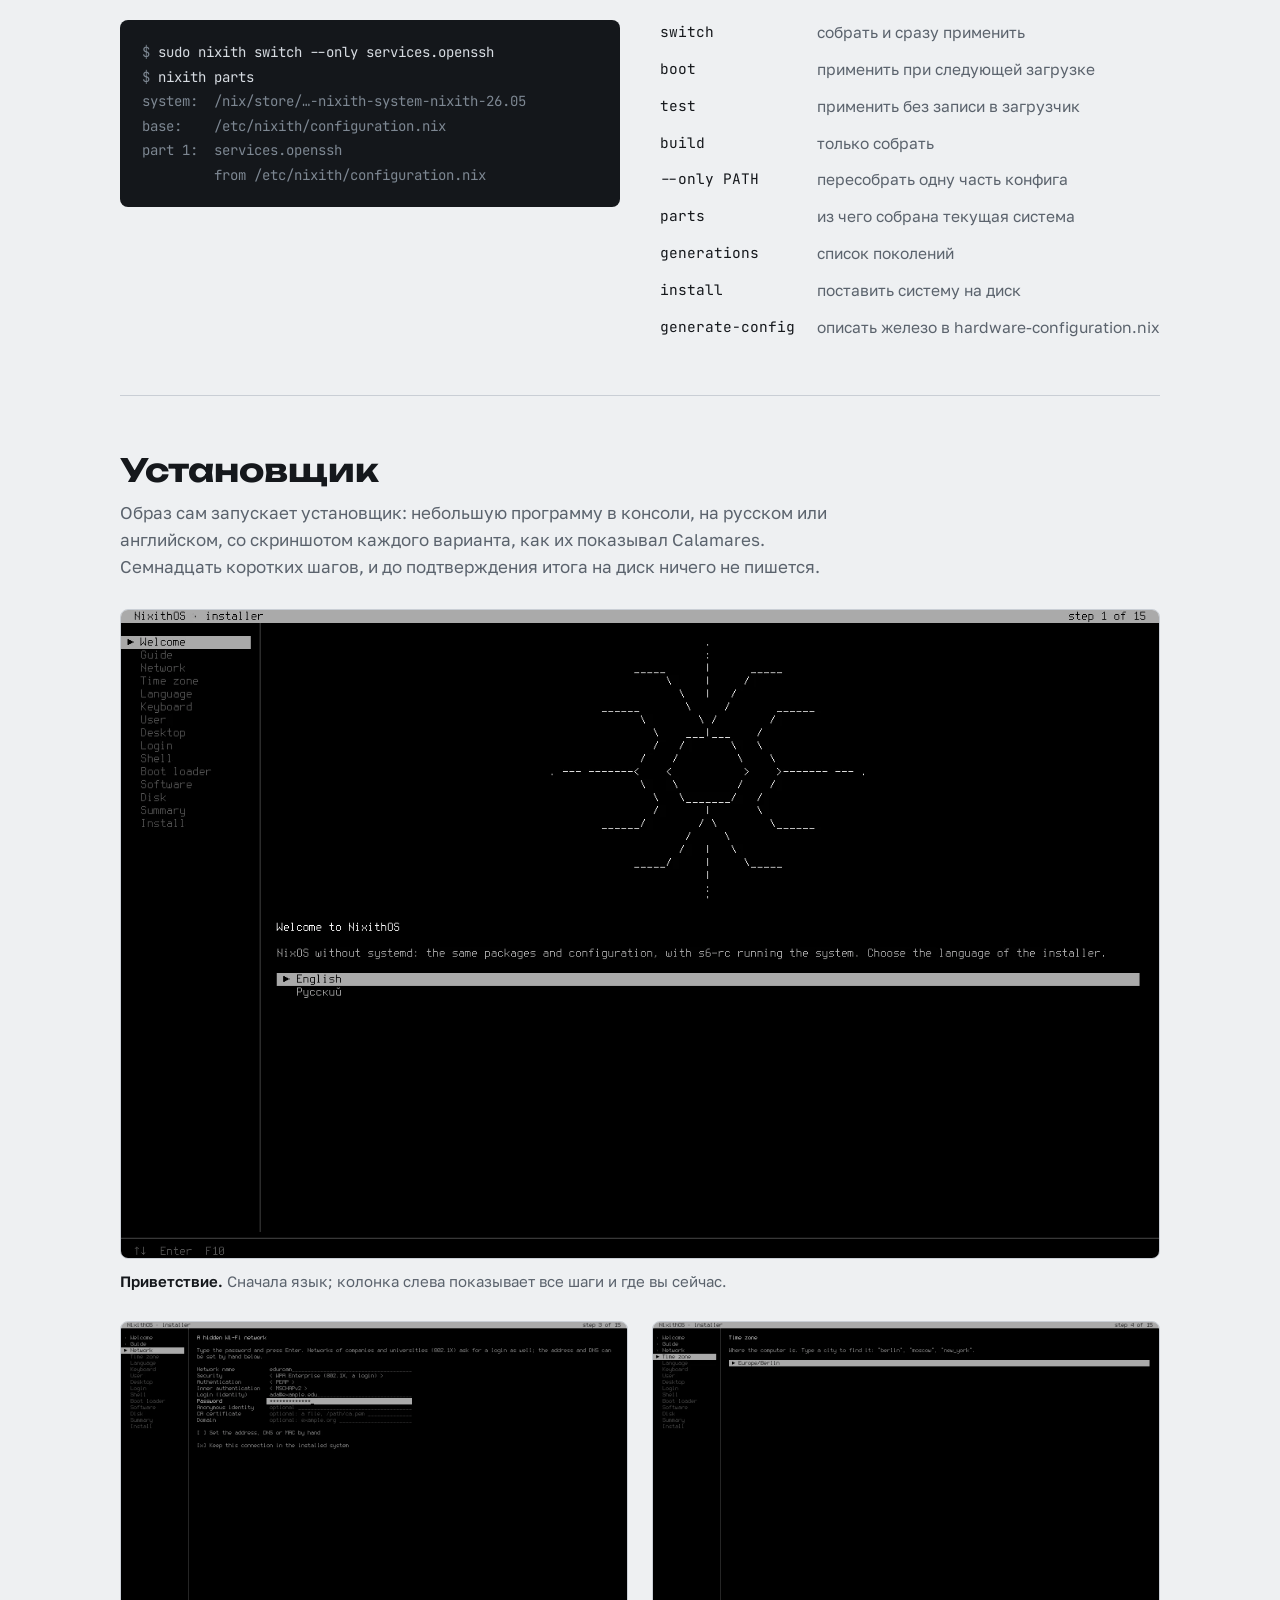
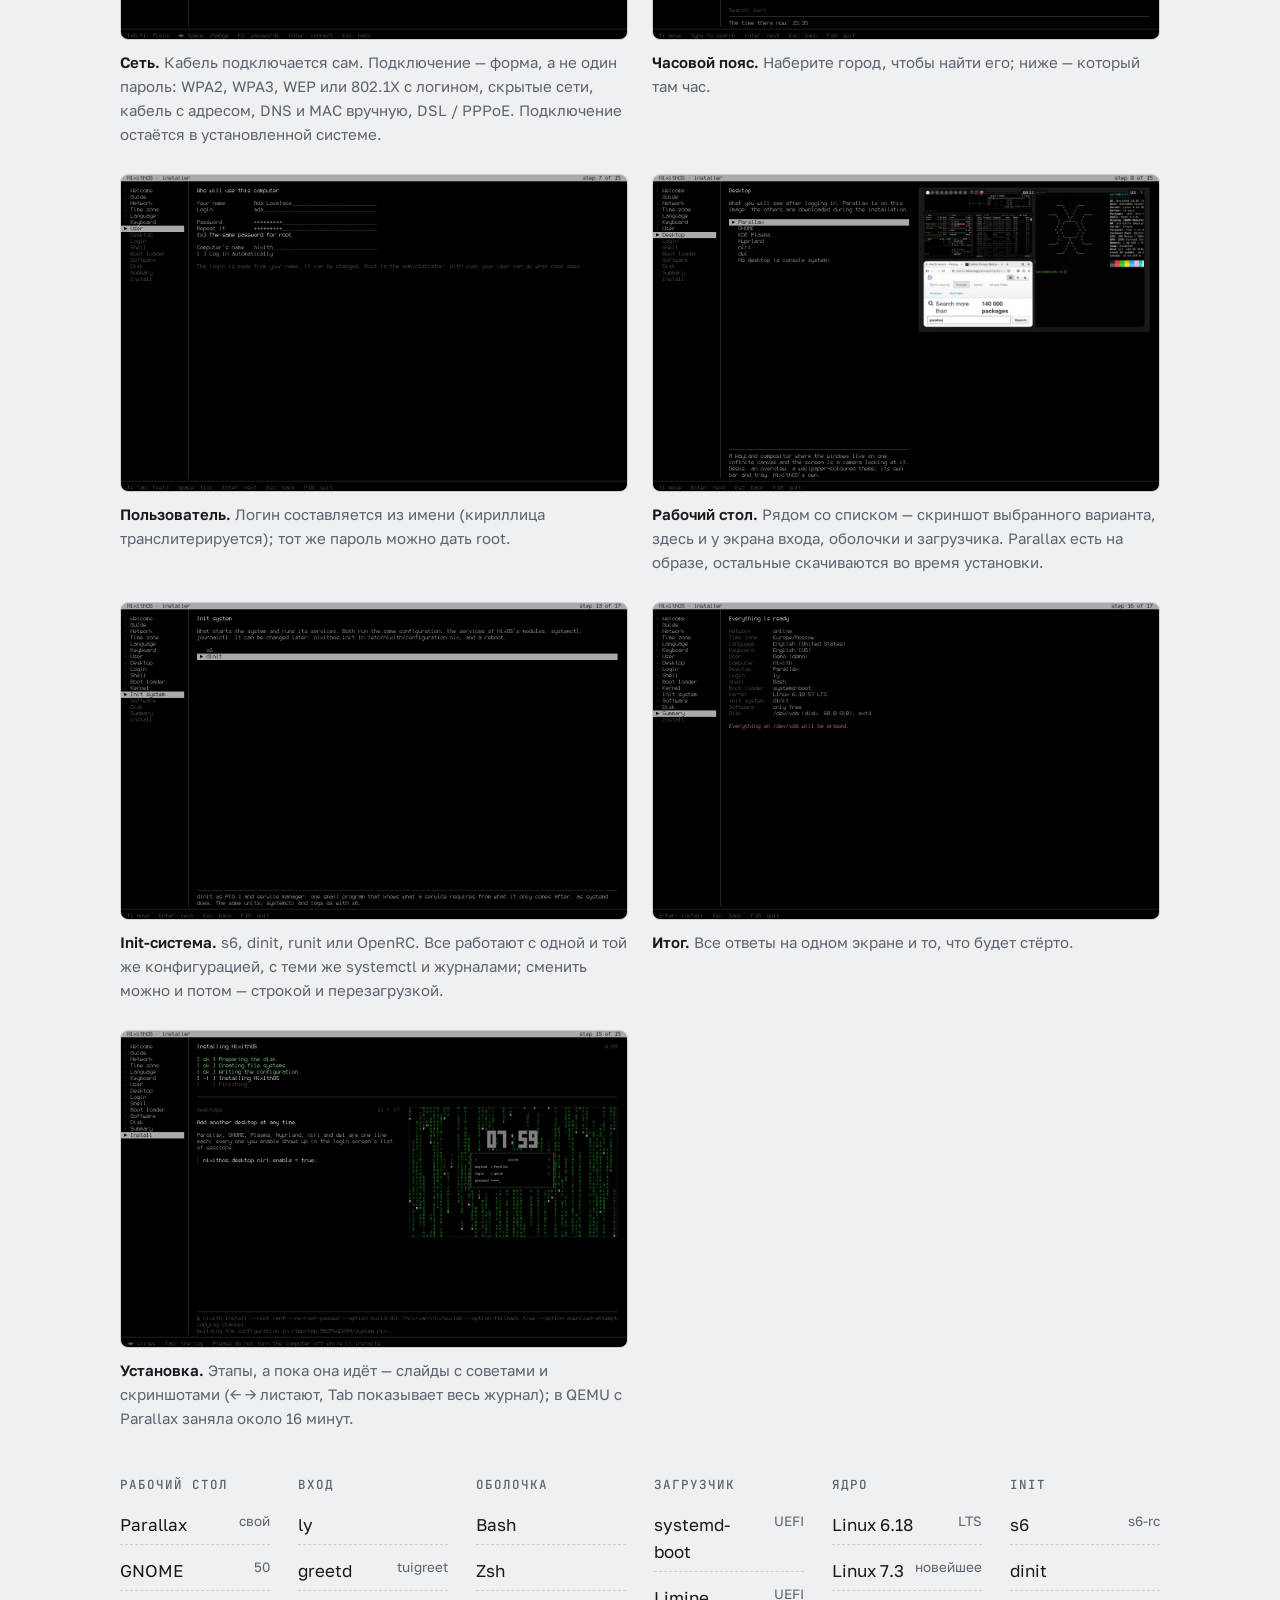
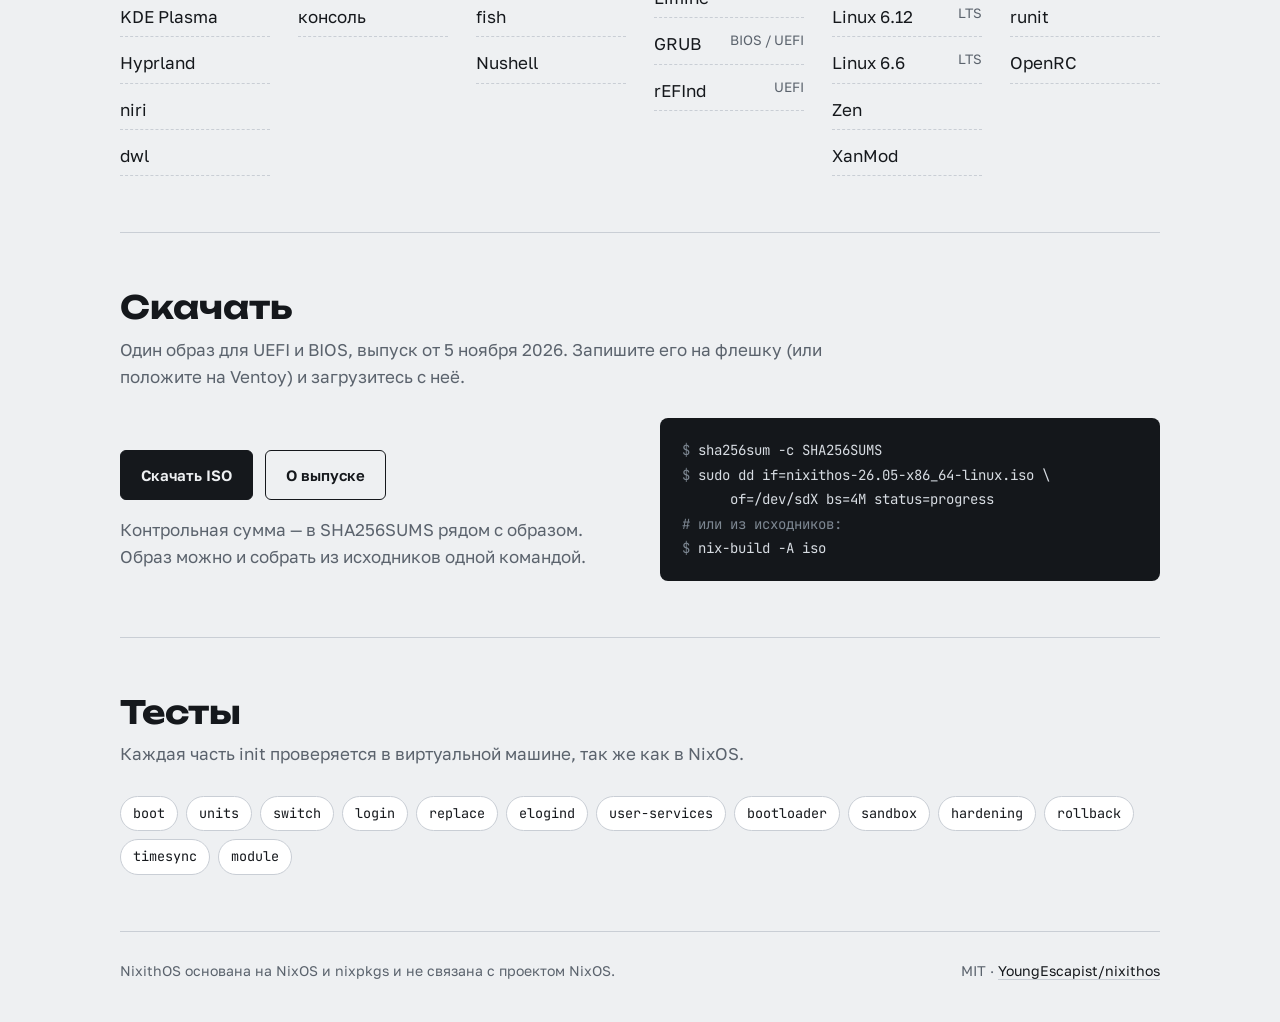
==== commit 5b92f558: "Update stable nixpkgs and desktop sources for the November release Pin nixos-26.05 at 7dcdd873, pres" ====
--- a/site/ru/index.html
+++ b/site/ru/index.html
@@ -4,7 +4,7 @@
 <meta charset="utf-8">
 <meta name="viewport" content="width=device-width, initial-scale=1, viewport-fit=cover">
 <title>NixithOS</title>
-<meta name="description" content="NixithOS: NixOS без systemd, на s6-rc или dinit. Те же пакеты nixpkgs и та же конфигурация.">
+<meta name="description" content="NixithOS: NixOS без systemd, на s6, dinit, runit или OpenRC. Те же пакеты nixpkgs и та же конфигурация.">
 <link rel="icon" type="image/png" href="../favicon.png">
 <link rel="alternate" hreflang="en" href="https://youngescapist.github.io/nixithos/">
 <link rel="alternate" hreflang="ru" href="https://youngescapist.github.io/nixithos/ru/">
@@ -32,11 +32,11 @@
   <main id="top">
     <div class="hero">
       <div>
-        <p class="eyebrow">nixpkgs 26.05 · s6 или dinit · x86_64</p>
+        <p class="eyebrow">nixpkgs 26.05 · s6 / dinit / runit / OpenRC · x86_64</p>
         <h1>NixOS без&nbsp;systemd</h1>
-        <p class="lead">Те же пакеты nixpkgs и та же декларативная конфигурация. Систему запускает и держит s6-rc или, если выбрать, dinit, а всё остальное остаётся как в NixOS.</p>
+        <p class="lead">Те же пакеты nixpkgs и та же декларативная конфигурация. Систему запускает и держит s6, dinit, runit или OpenRC на выбор, а всё остальное остаётся как в NixOS.</p>
         <div class="actions">
-          <a class="btn primary" href="#download">Скачать ISO <small>1,8 ГБ</small></a>
+          <a class="btn primary" href="#download">Скачать ISO</a>
           <a class="btn ghost" href="https://github.com/YoungEscapist/nixithos">Исходники</a>
         </div>
       </div>
@@ -52,8 +52,8 @@
         <table>
           <thead><tr><th scope="col"></th><th scope="col">NixOS</th><th scope="col">NixithOS</th></tr></thead>
           <tbody>
-            <tr><td>PID 1</td><td>systemd</td><td>s6-svscan или dinit</td></tr>
-            <tr><td>Службы</td><td>systemd-юниты</td><td>сервисы s6-rc или dinit; юниты модулей nixpkgs переводит <code>unitc</code></td></tr>
+            <tr><td>PID 1</td><td>systemd</td><td>s6-svscan, dinit, runit или openrc-init</td></tr>
+            <tr><td>Службы</td><td>systemd-юниты</td><td>сервисы s6, dinit, runit или OpenRC; юниты модулей nixpkgs переводит <code>unitc</code></td></tr>
             <tr><td>Сеансы</td><td>systemd-logind</td><td>elogind</td></tr>
             <tr><td>Пересборка</td><td><code>nixos-rebuild switch</code></td><td><code>nixith switch</code>, можно частично через <code>--only</code></td></tr>
             <tr><td>Загрузчик</td><td>systemd-boot, GRUB</td><td>systemd-boot, GRUB, rEFInd, Limine</td></tr>
@@ -62,7 +62,7 @@
           </tbody>
         </table>
       </div>
-      <p class="note">Модули nixpkgs по-прежнему описывают службы как <code>systemd.services.*</code>. NixithOS собирает из этих описаний сервисы s6-rc или dinit, поэтому <code>services.openssh.enable = true</code> работает без правок. Какая из двух систем запускает машину — одна строка, <code>nixithos.init = "dinit";</code>, или шаг установщика.</p>
+      <p class="note">Модули nixpkgs по-прежнему описывают службы как <code>systemd.services.*</code>. NixithOS собирает из этих описаний сервисы s6, dinit, runit или OpenRC, поэтому <code>services.openssh.enable = true</code> работает без правок. Какая init-система запускает машину — одна строка, <code>nixithos.init = "dinit";</code>, или шаг установщика.</p>
     </section>
 
     <section id="nixith">
@@ -119,7 +119,7 @@
         </figure>
         <figure>
           <a href="../img/tui-init.webp"><img src="../img/tui-init.webp" width="1280" height="800" loading="lazy" alt="Шаг «Init-система»: выбран dinit, выше s6, внизу описание dinit"></a>
-          <figcaption><b>Init-система.</b> s6, на котором построена NixithOS, или dinit. Обе работают с одной и той же конфигурацией, с теми же systemctl и журналами; сменить можно и потом — строкой и перезагрузкой.</figcaption>
+          <figcaption><b>Init-система.</b> s6, dinit, runit или OpenRC. Все работают с одной и той же конфигурацией, с теми же systemctl и журналами; сменить можно и потом — строкой и перезагрузкой.</figcaption>
         </figure>
         <figure>
           <a href="../img/tui-summary.webp"><img src="../img/tui-summary.webp" width="1280" height="800" loading="lazy" alt="Шаг «Итог»: все ответы, среди них init-система dinit, и диск, который будет стёрт"></a>
@@ -184,6 +184,8 @@
           <ul>
             <li>s6 <span>s6-rc</span></li>
             <li>dinit</li>
+            <li>runit</li>
+            <li>OpenRC</li>
           </ul>
         </div>
       </div>
@@ -192,12 +194,12 @@
     <section id="download">
       <div class="sec-head">
         <h2>Скачать</h2>
-        <p>Один образ для UEFI и BIOS, 1,8 ГБ, выпуск от 3 ноября 2026. Запишите его на флешку (или положите на Ventoy) и загрузитесь с неё.</p>
+        <p>Один образ для UEFI и BIOS, выпуск от 5 ноября 2026. Запишите его на флешку (или положите на Ventoy) и загрузитесь с неё.</p>
       </div>
       <div class="download">
         <div>
           <div class="actions">
-            <a class="btn primary" href="https://github.com/YoungEscapist/nixithos/releases/latest/download/nixithos-26.05-x86_64-linux.iso">Скачать ISO <small>1,8 ГБ</small></a>
+            <a class="btn primary" href="https://github.com/YoungEscapist/nixithos/releases/latest/download/nixithos-26.05-x86_64-linux.iso">Скачать ISO</a>
             <a class="btn ghost" href="https://github.com/YoungEscapist/nixithos/releases/latest">О выпуске</a>
           </div>
           <p class="muted" style="margin-top:16px">Контрольная сумма — в SHA256SUMS рядом с образом. Образ можно и собрать из исходников одной командой.</p>
@@ -217,7 +219,7 @@
       </div>
       <ul class="tests">
         <li>boot</li><li>units</li><li>switch</li><li>login</li><li>replace</li><li>elogind</li>
-        <li>user-services</li><li>bootloader</li><li>sandbox</li><li>timesync</li><li>module</li>
+        <li>user-services</li><li>bootloader</li><li>sandbox</li><li>hardening</li><li>rollback</li><li>timesync</li><li>module</li>
       </ul>
     </section>
   </main>
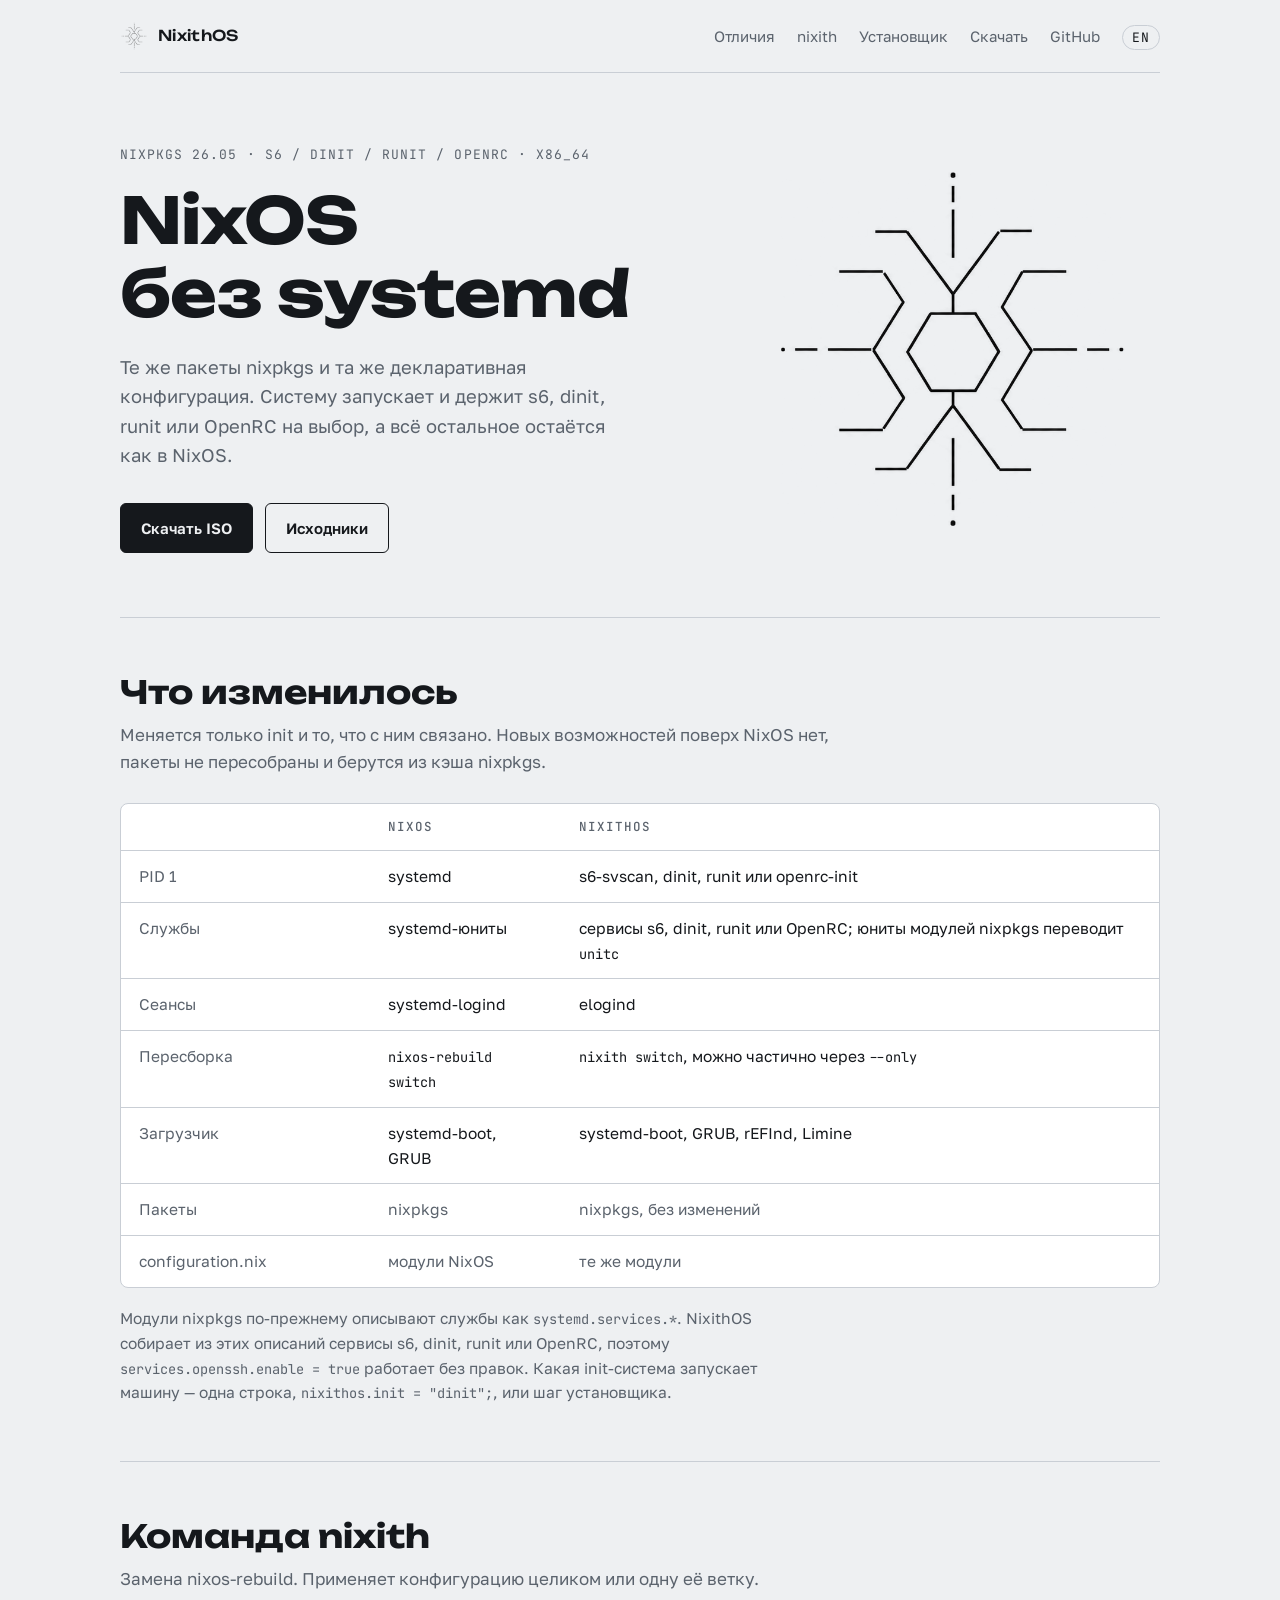
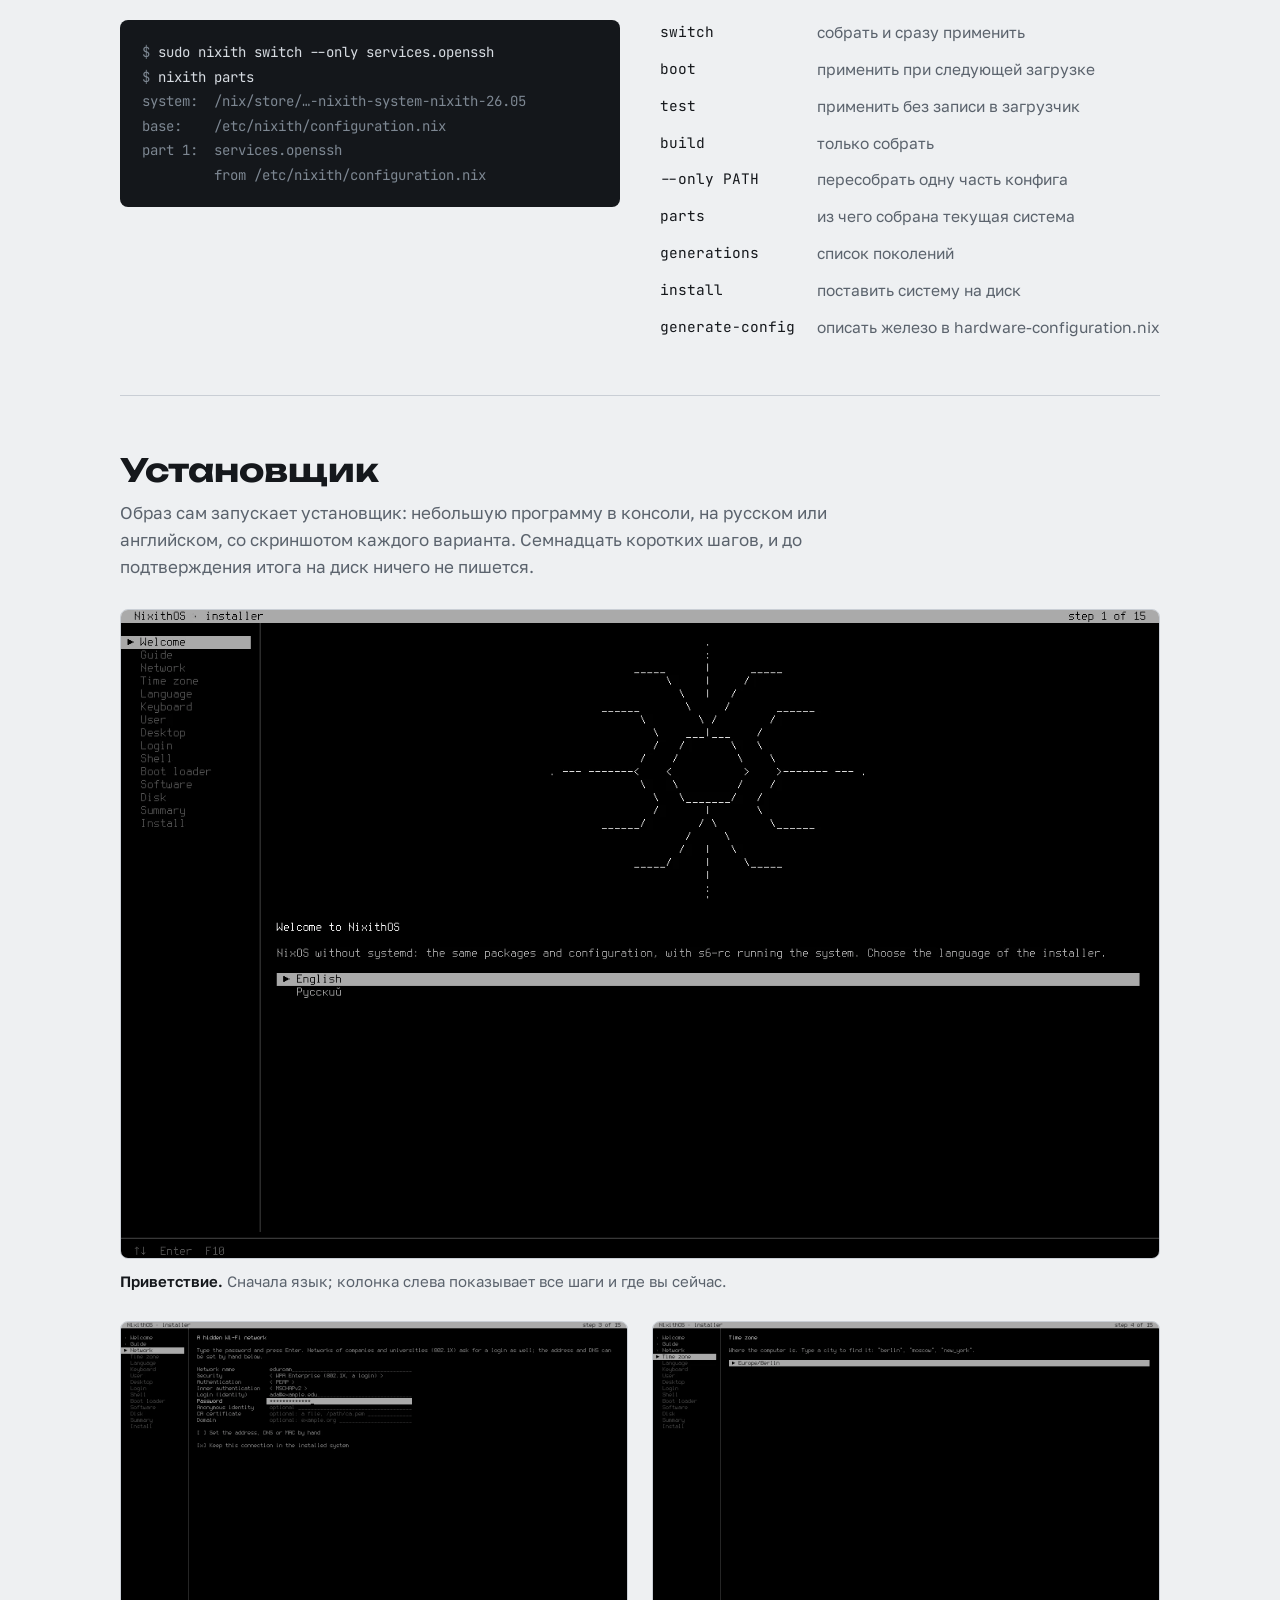
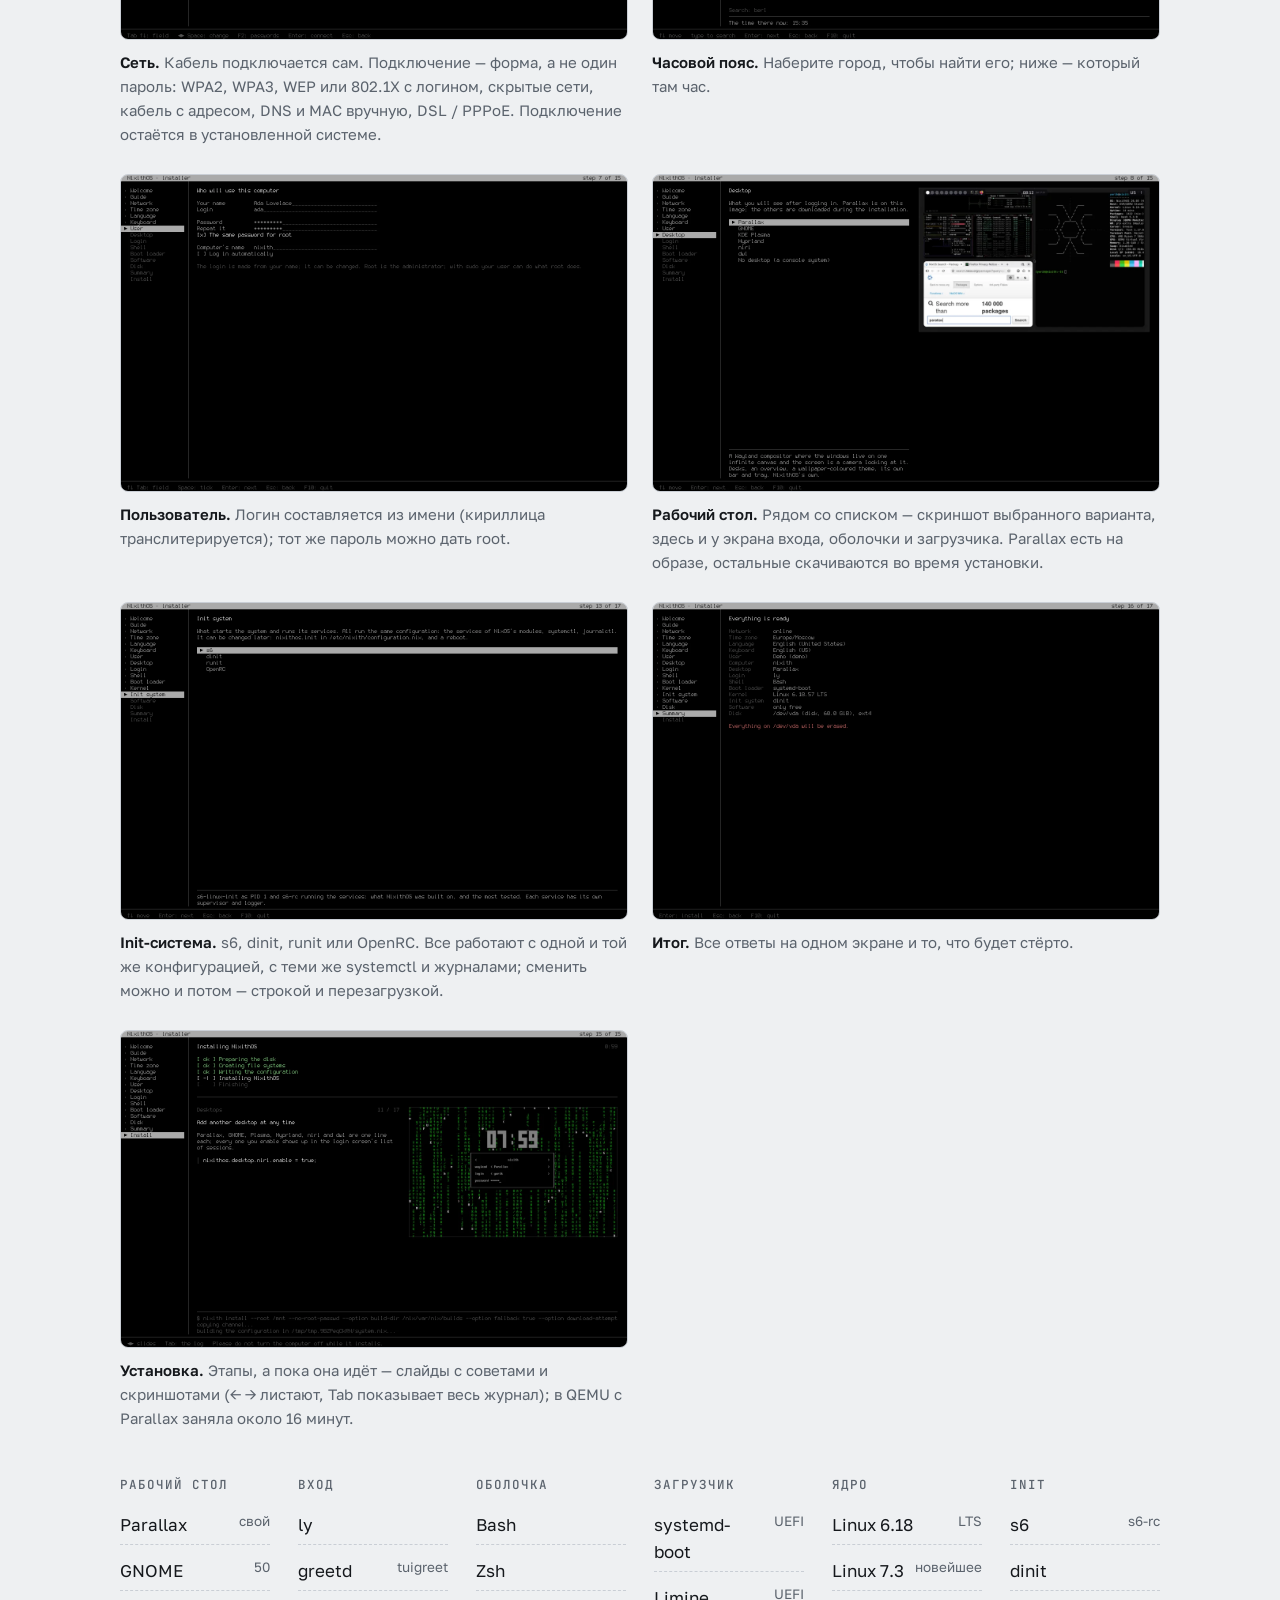
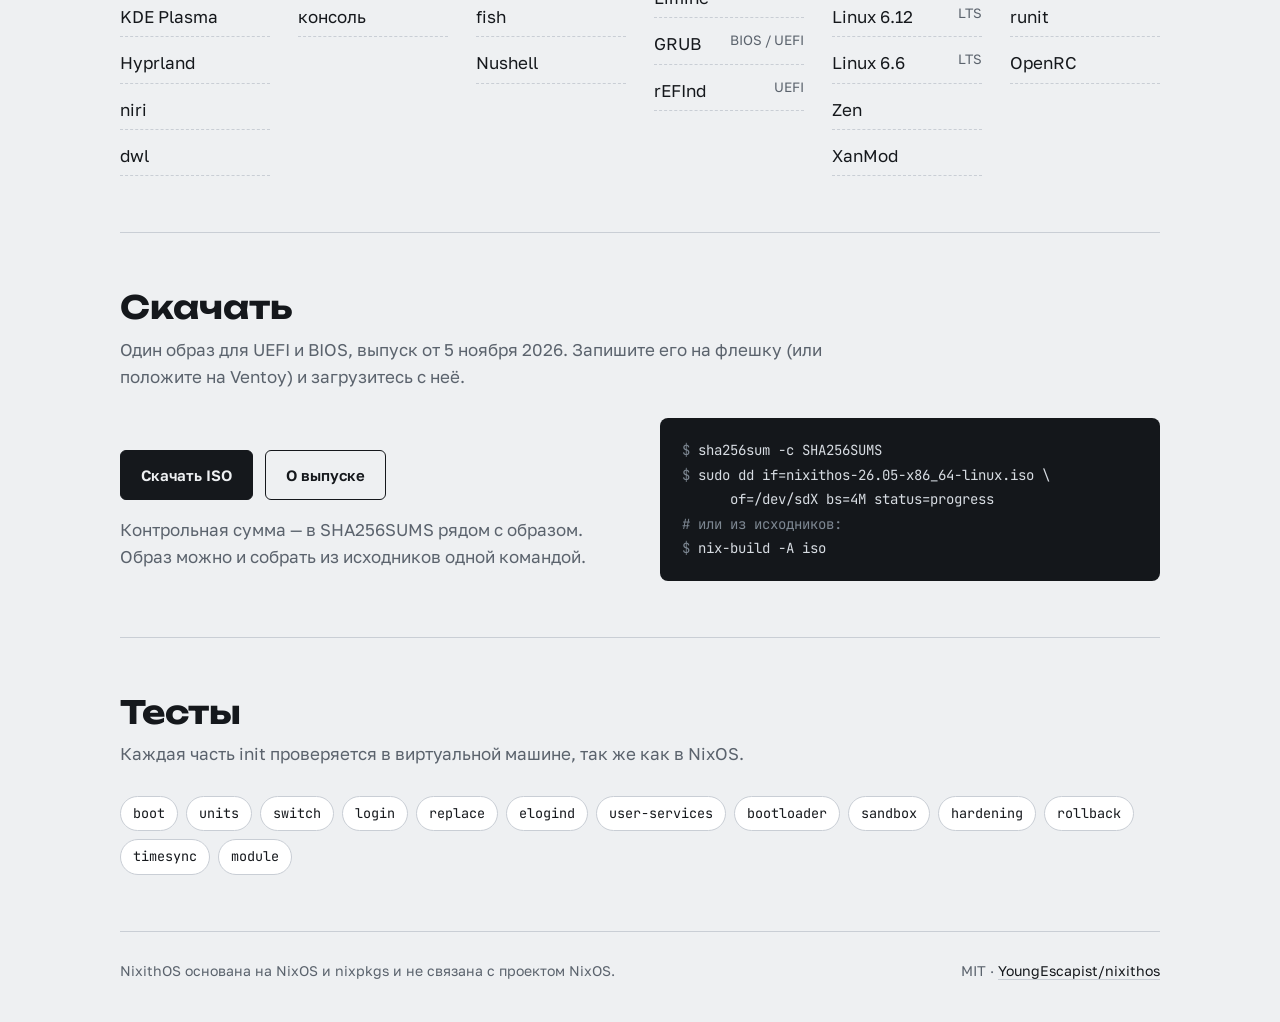
==== commit 598f41f1: "Retire Calamares and keep the console installer as the sole installation UI" ====
--- a/site/ru/index.html
+++ b/site/ru/index.html
@@ -94,7 +94,7 @@
     <section id="install">
       <div class="sec-head">
         <h2>Установщик</h2>
-        <p>Образ сам запускает установщик: небольшую программу в консоли, на русском или английском, со скриншотом каждого варианта, как их показывал Calamares. Семнадцать коротких шагов, и до подтверждения итога на диск ничего не пишется.</p>
+        <p>Образ сам запускает установщик: небольшую программу в консоли, на русском или английском, со скриншотом каждого варианта. Семнадцать коротких шагов, и до подтверждения итога на диск ничего не пишется.</p>
       </div>
       <div class="shots">
         <figure class="wide">
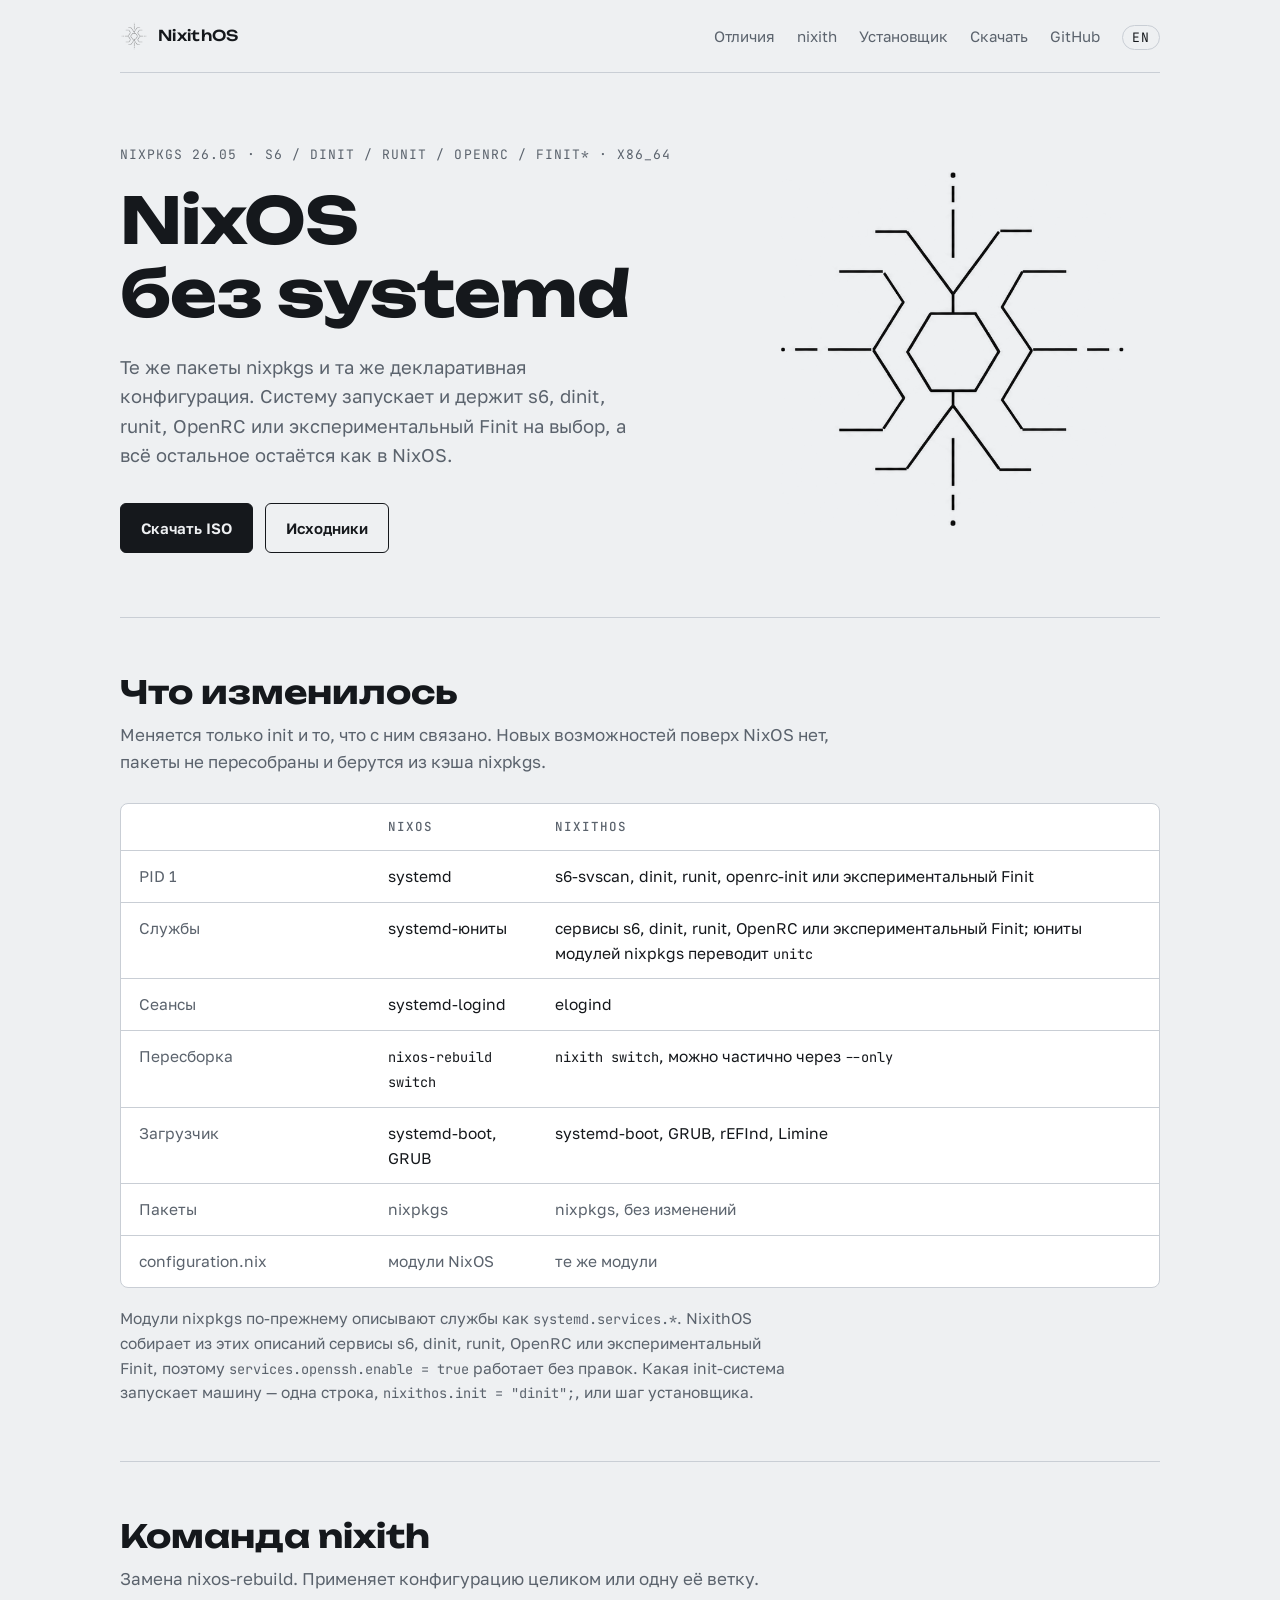
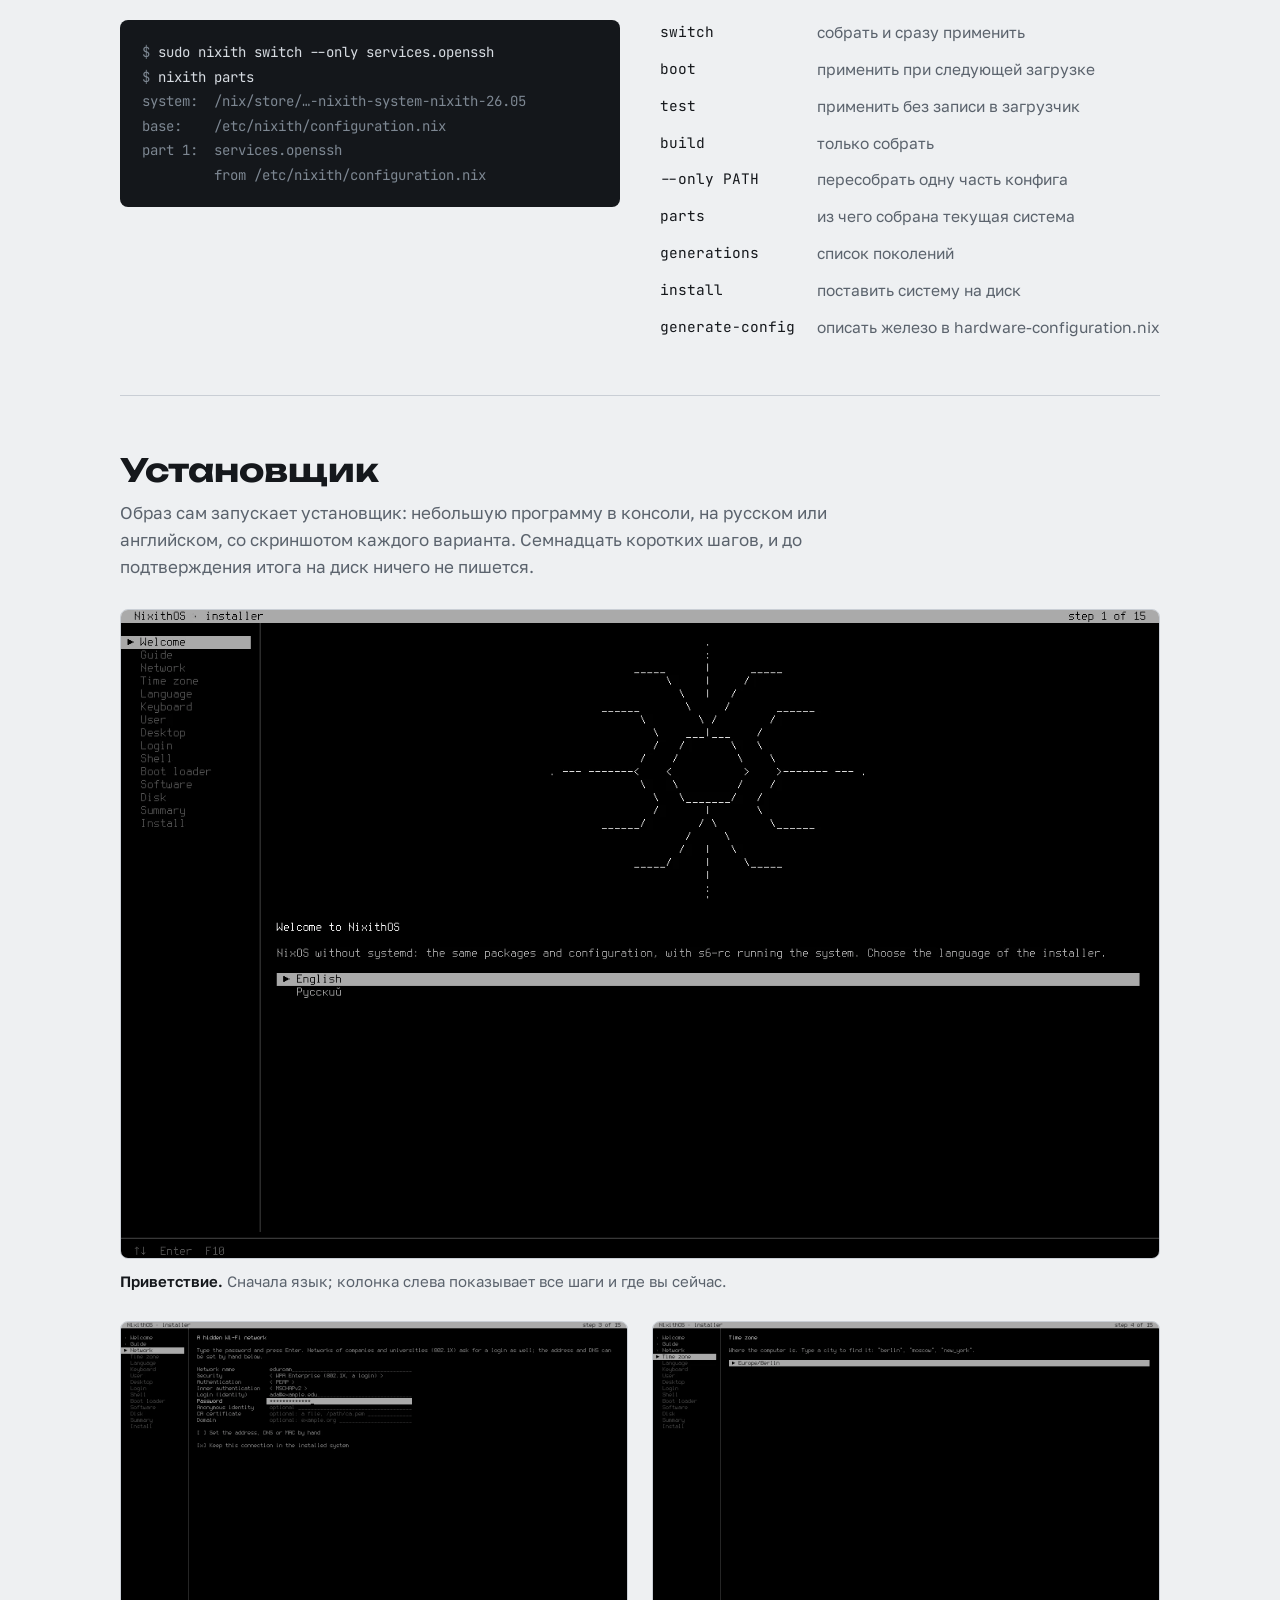
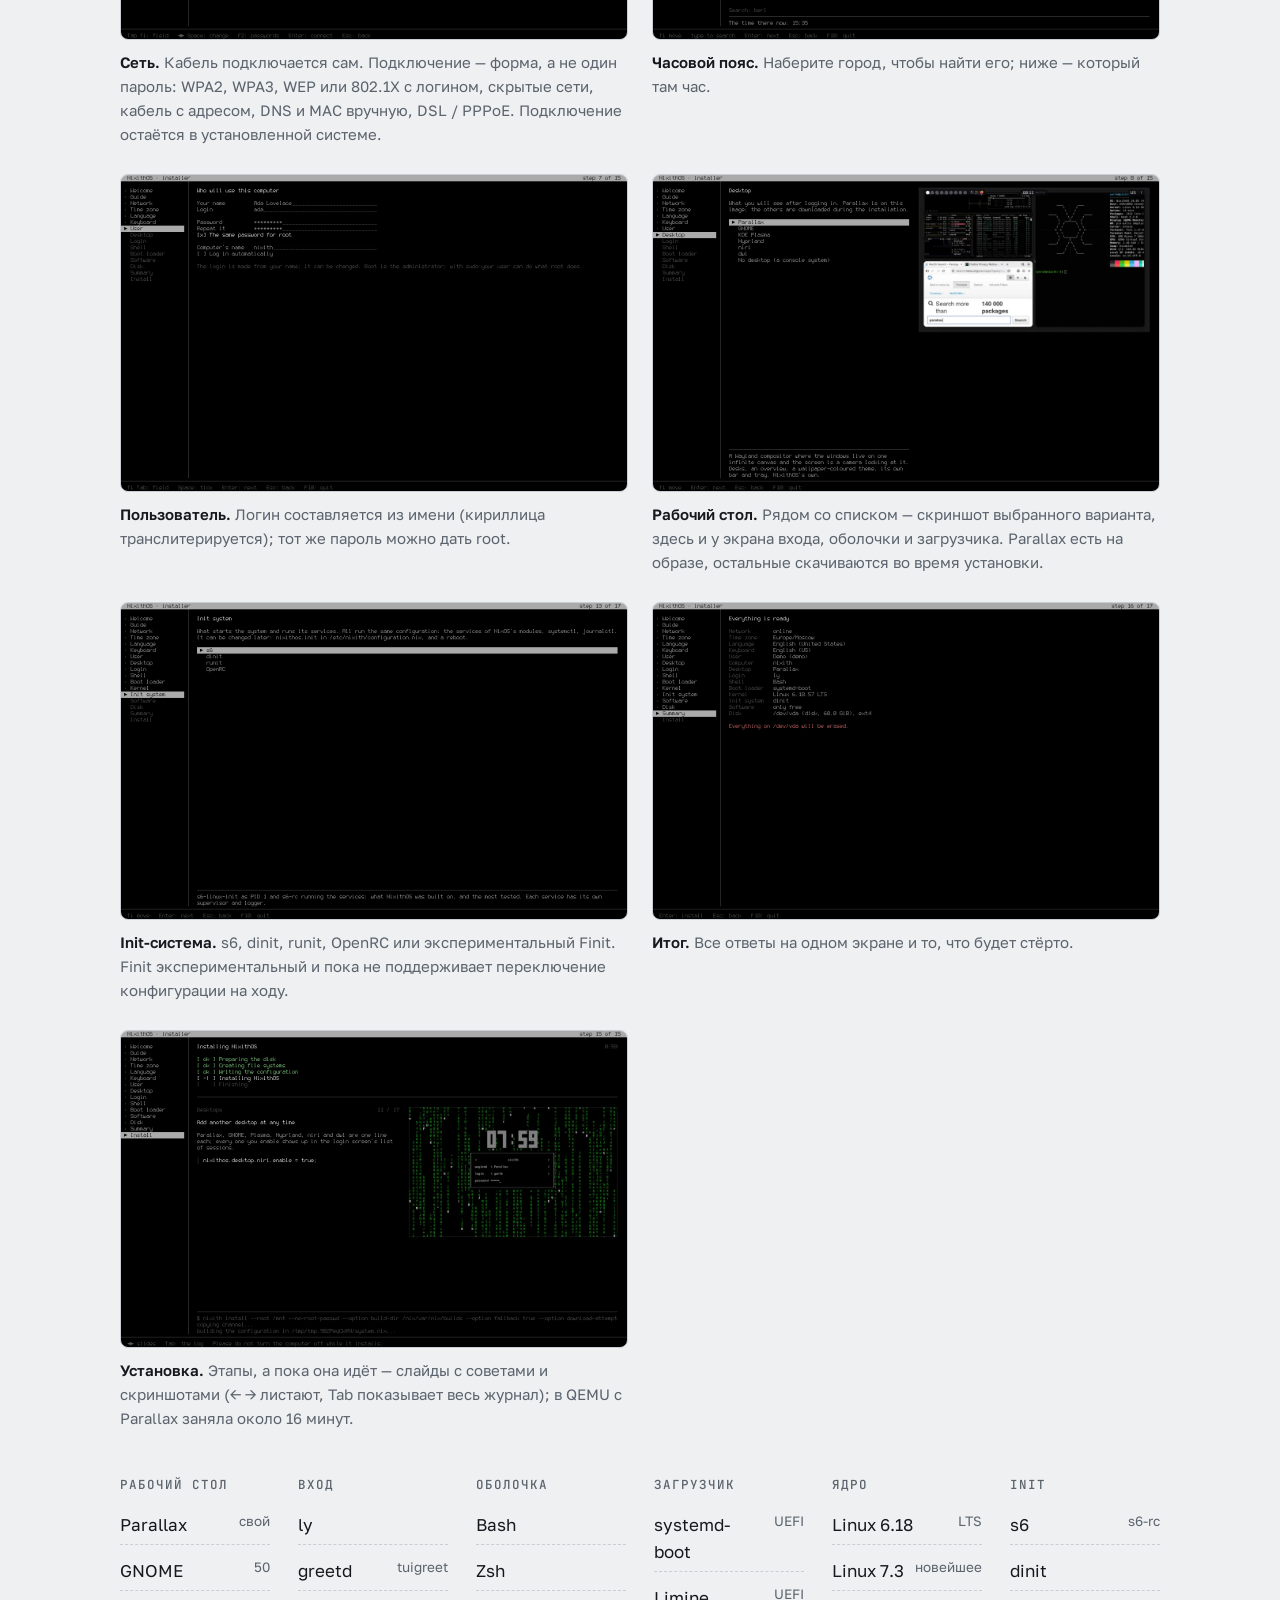
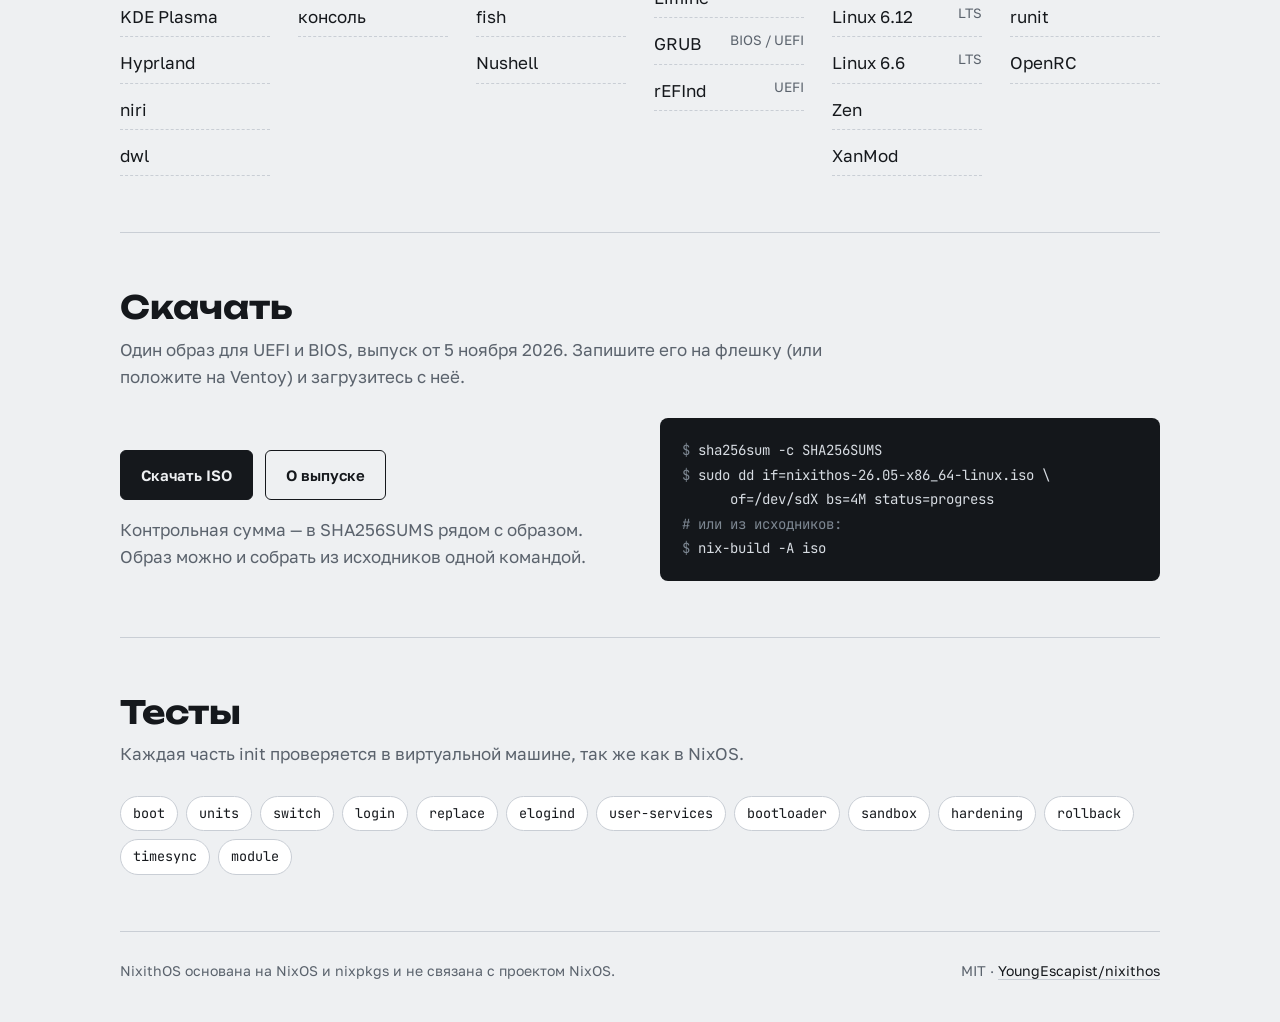
==== commit 4e1d7095: "Ship Finit as an experimental installer option" ====
--- a/site/ru/index.html
+++ b/site/ru/index.html
@@ -4,7 +4,7 @@
 <meta charset="utf-8">
 <meta name="viewport" content="width=device-width, initial-scale=1, viewport-fit=cover">
 <title>NixithOS</title>
-<meta name="description" content="NixithOS: NixOS без systemd, на s6, dinit, runit или OpenRC. Те же пакеты nixpkgs и та же конфигурация.">
+<meta name="description" content="NixithOS: NixOS без systemd, на s6, dinit, runit, OpenRC или экспериментальный Finit. Те же пакеты nixpkgs и та же конфигурация.">
 <link rel="icon" type="image/png" href="../favicon.png">
 <link rel="alternate" hreflang="en" href="https://youngescapist.github.io/nixithos/">
 <link rel="alternate" hreflang="ru" href="https://youngescapist.github.io/nixithos/ru/">
@@ -32,9 +32,9 @@
   <main id="top">
     <div class="hero">
       <div>
-        <p class="eyebrow">nixpkgs 26.05 · s6 / dinit / runit / OpenRC · x86_64</p>
+        <p class="eyebrow">nixpkgs 26.05 · s6 / dinit / runit / OpenRC / Finit* · x86_64</p>
         <h1>NixOS без&nbsp;systemd</h1>
-        <p class="lead">Те же пакеты nixpkgs и та же декларативная конфигурация. Систему запускает и держит s6, dinit, runit или OpenRC на выбор, а всё остальное остаётся как в NixOS.</p>
+        <p class="lead">Те же пакеты nixpkgs и та же декларативная конфигурация. Систему запускает и держит s6, dinit, runit, OpenRC или экспериментальный Finit на выбор, а всё остальное остаётся как в NixOS.</p>
         <div class="actions">
           <a class="btn primary" href="#download">Скачать ISO</a>
           <a class="btn ghost" href="https://github.com/YoungEscapist/nixithos">Исходники</a>
@@ -52,8 +52,8 @@
         <table>
           <thead><tr><th scope="col"></th><th scope="col">NixOS</th><th scope="col">NixithOS</th></tr></thead>
           <tbody>
-            <tr><td>PID 1</td><td>systemd</td><td>s6-svscan, dinit, runit или openrc-init</td></tr>
-            <tr><td>Службы</td><td>systemd-юниты</td><td>сервисы s6, dinit, runit или OpenRC; юниты модулей nixpkgs переводит <code>unitc</code></td></tr>
+            <tr><td>PID 1</td><td>systemd</td><td>s6-svscan, dinit, runit, openrc-init или экспериментальный Finit</td></tr>
+            <tr><td>Службы</td><td>systemd-юниты</td><td>сервисы s6, dinit, runit, OpenRC или экспериментальный Finit; юниты модулей nixpkgs переводит <code>unitc</code></td></tr>
             <tr><td>Сеансы</td><td>systemd-logind</td><td>elogind</td></tr>
             <tr><td>Пересборка</td><td><code>nixos-rebuild switch</code></td><td><code>nixith switch</code>, можно частично через <code>--only</code></td></tr>
             <tr><td>Загрузчик</td><td>systemd-boot, GRUB</td><td>systemd-boot, GRUB, rEFInd, Limine</td></tr>
@@ -62,7 +62,7 @@
           </tbody>
         </table>
       </div>
-      <p class="note">Модули nixpkgs по-прежнему описывают службы как <code>systemd.services.*</code>. NixithOS собирает из этих описаний сервисы s6, dinit, runit или OpenRC, поэтому <code>services.openssh.enable = true</code> работает без правок. Какая init-система запускает машину — одна строка, <code>nixithos.init = "dinit";</code>, или шаг установщика.</p>
+      <p class="note">Модули nixpkgs по-прежнему описывают службы как <code>systemd.services.*</code>. NixithOS собирает из этих описаний сервисы s6, dinit, runit, OpenRC или экспериментальный Finit, поэтому <code>services.openssh.enable = true</code> работает без правок. Какая init-система запускает машину — одна строка, <code>nixithos.init = "dinit";</code>, или шаг установщика.</p>
     </section>
 
     <section id="nixith">
@@ -119,7 +119,7 @@
         </figure>
         <figure>
           <a href="../img/tui-init.webp"><img src="../img/tui-init.webp" width="1280" height="800" loading="lazy" alt="Шаг «Init-система»: выбран dinit, выше s6, внизу описание dinit"></a>
-          <figcaption><b>Init-система.</b> s6, dinit, runit или OpenRC. Все работают с одной и той же конфигурацией, с теми же systemctl и журналами; сменить можно и потом — строкой и перезагрузкой.</figcaption>
+          <figcaption><b>Init-система.</b> s6, dinit, runit, OpenRC или экспериментальный Finit. Finit экспериментальный и пока не поддерживает переключение конфигурации на ходу.</figcaption>
         </figure>
         <figure>
           <a href="../img/tui-summary.webp"><img src="../img/tui-summary.webp" width="1280" height="800" loading="lazy" alt="Шаг «Итог»: все ответы, среди них init-система dinit, и диск, который будет стёрт"></a>
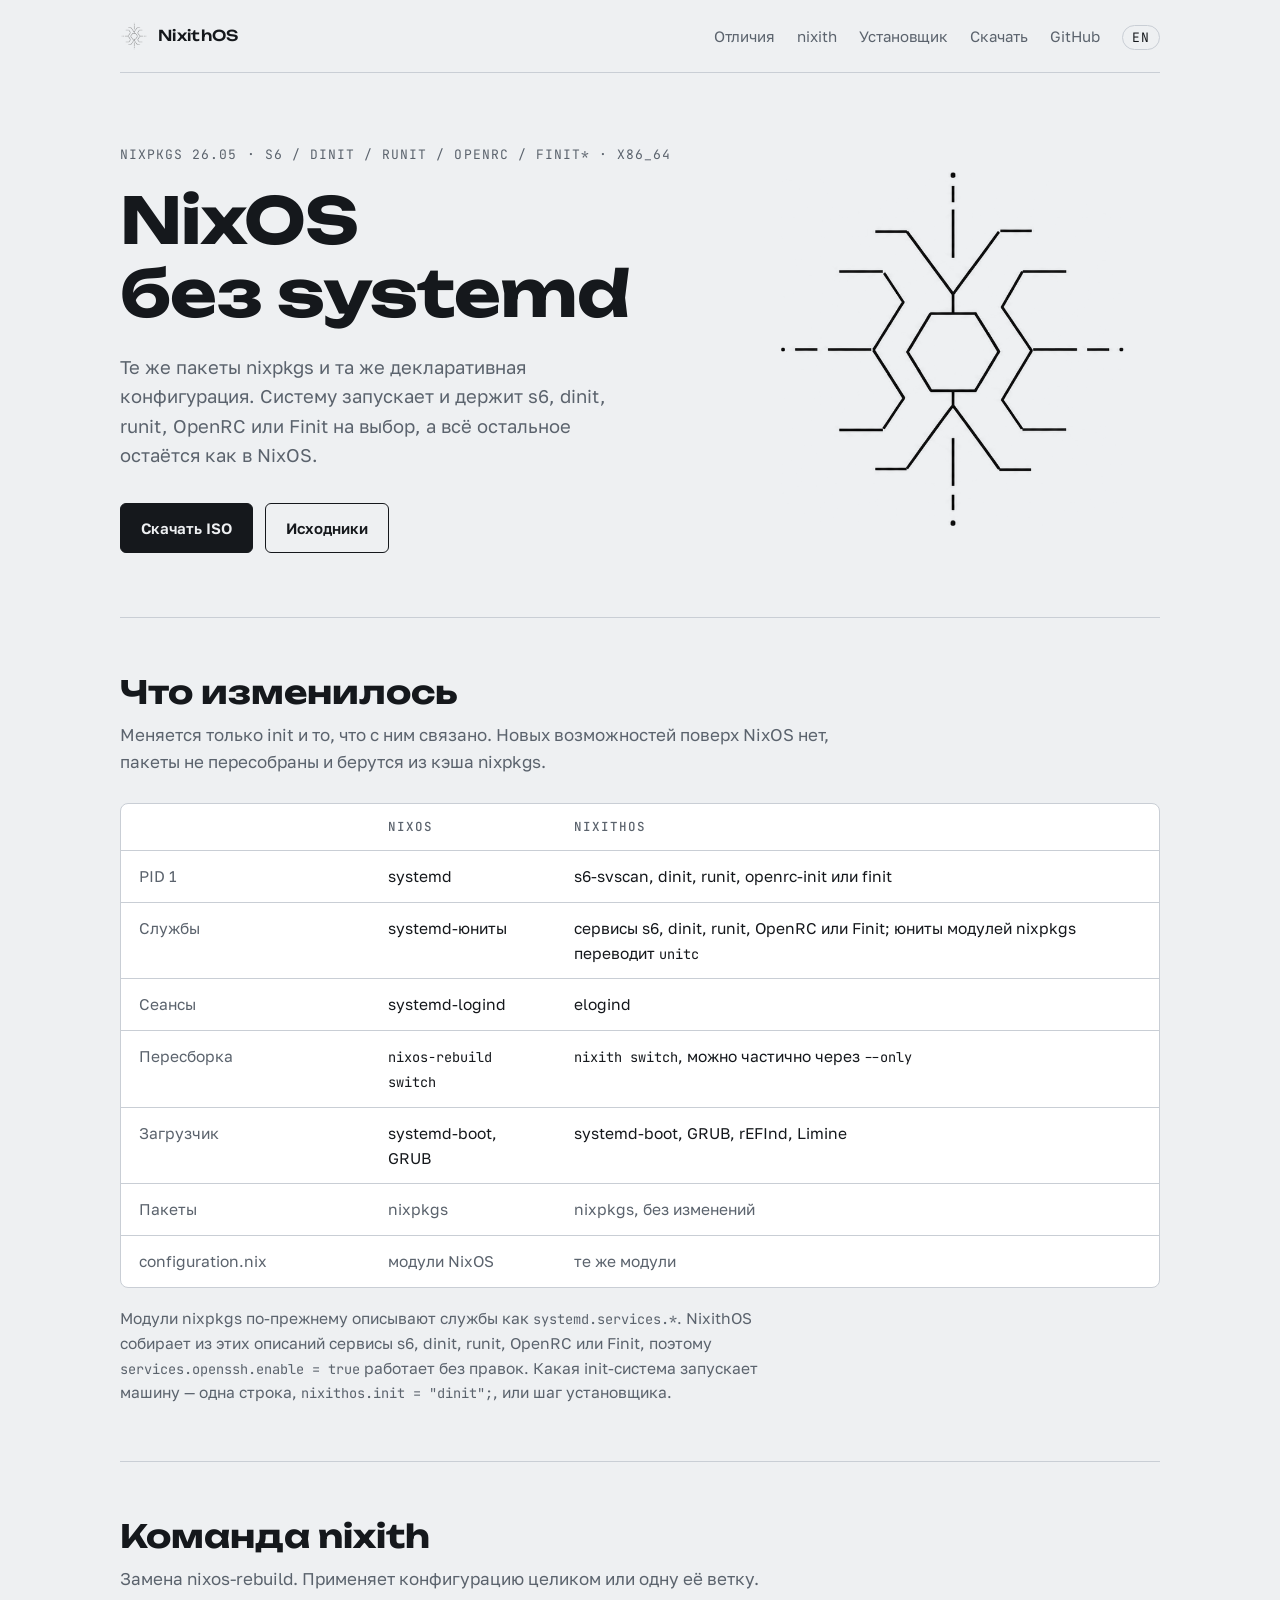
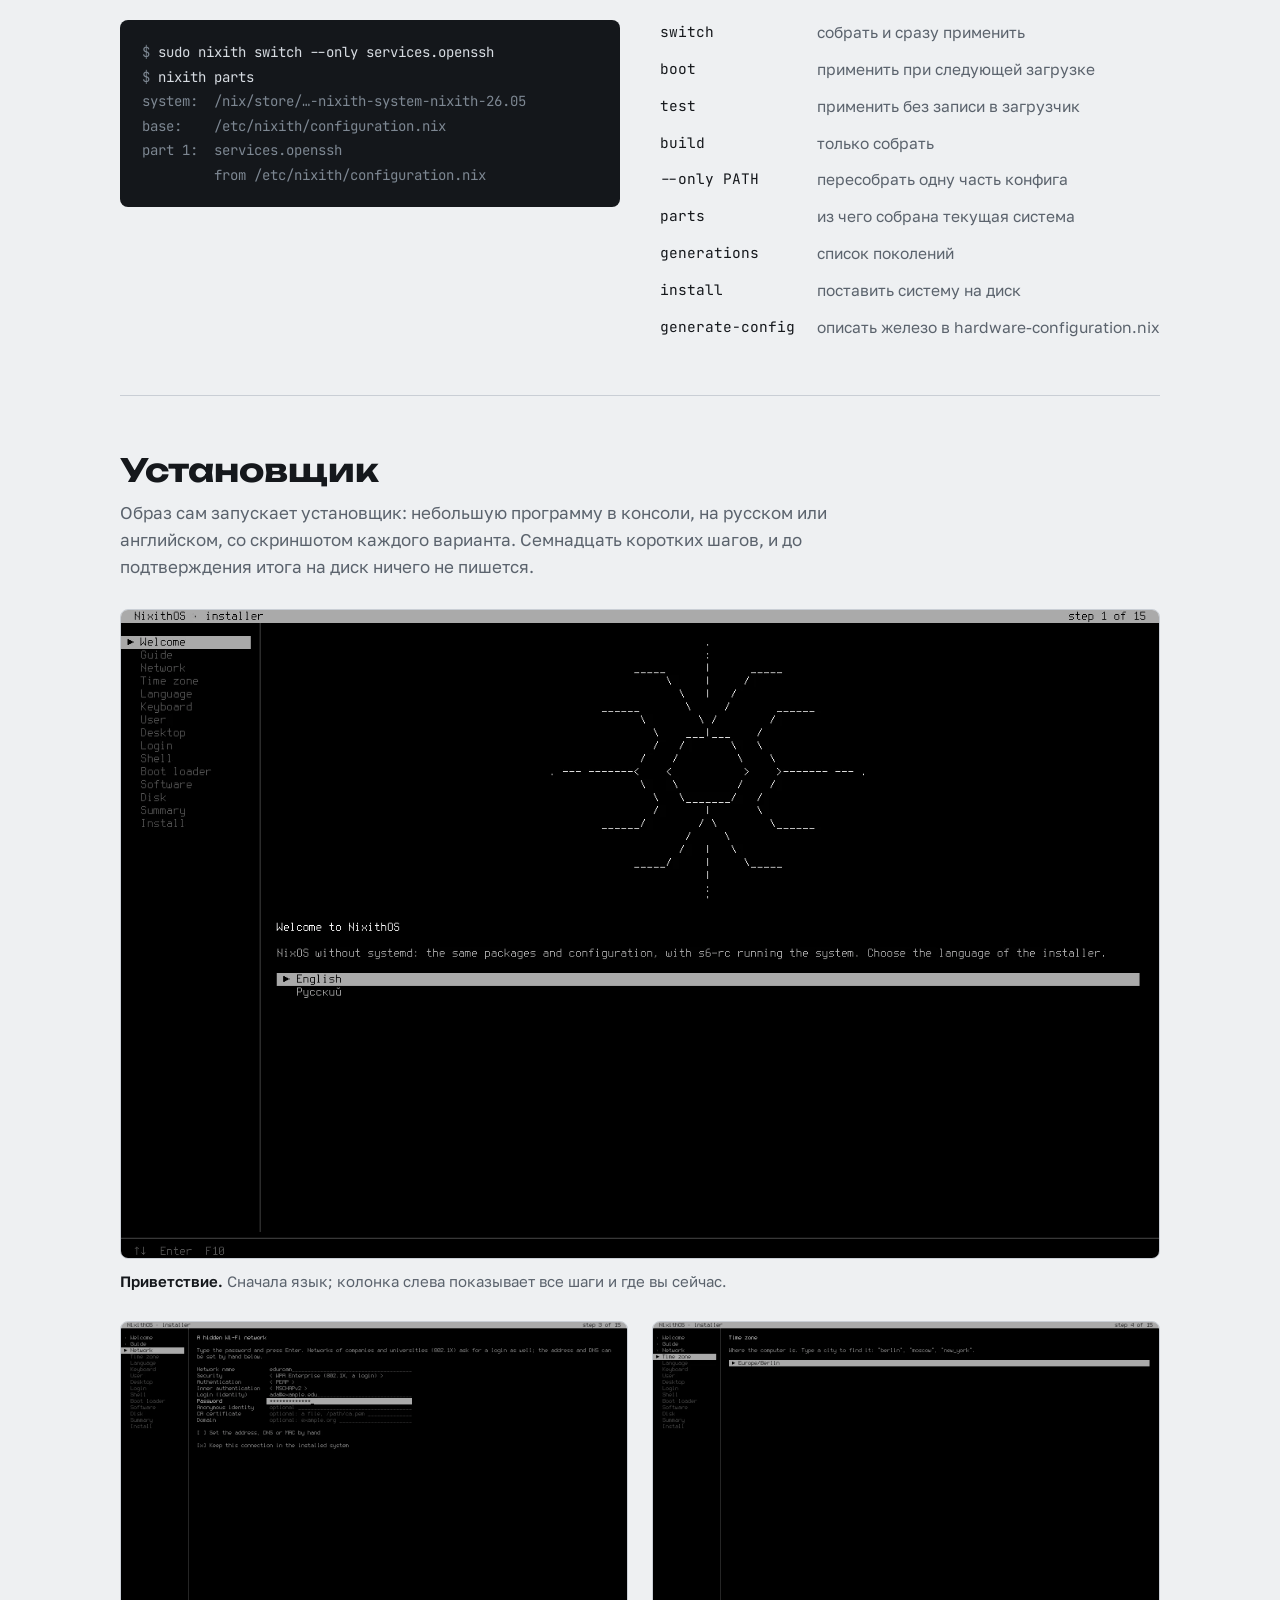
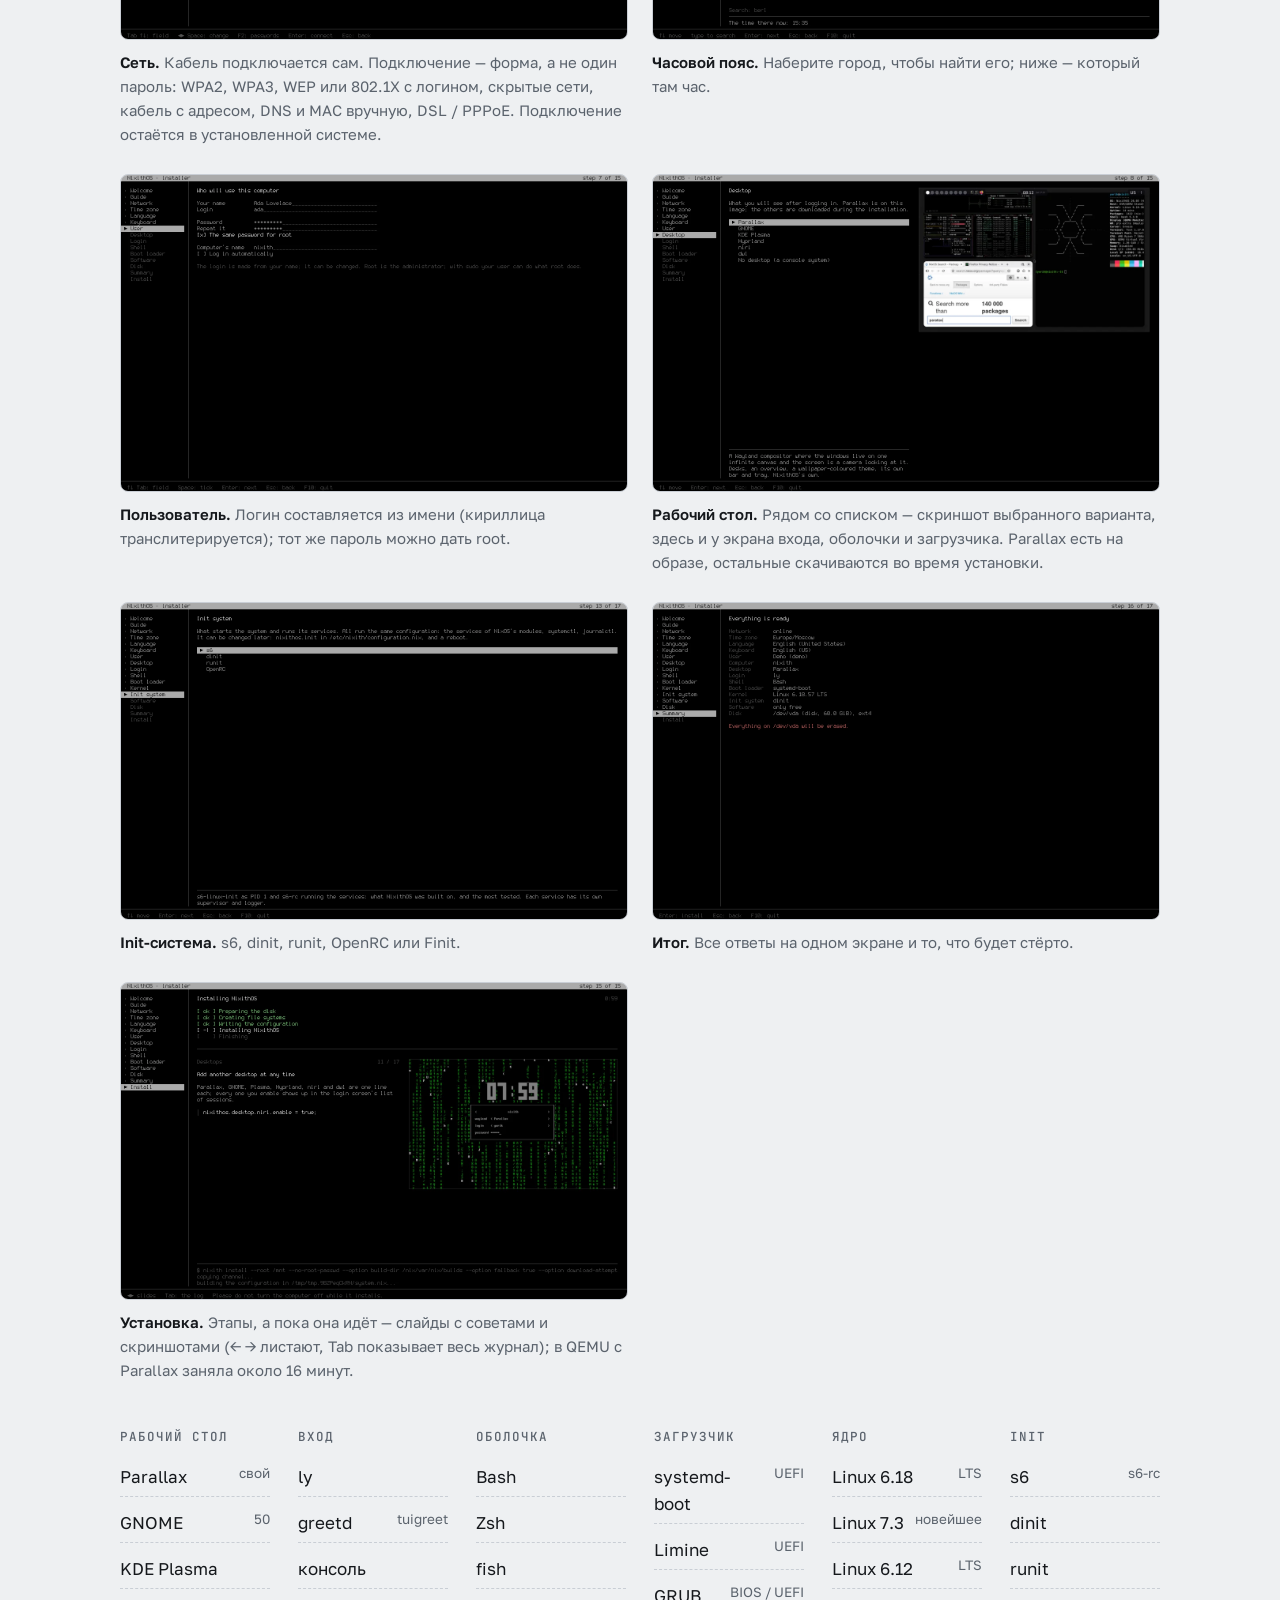
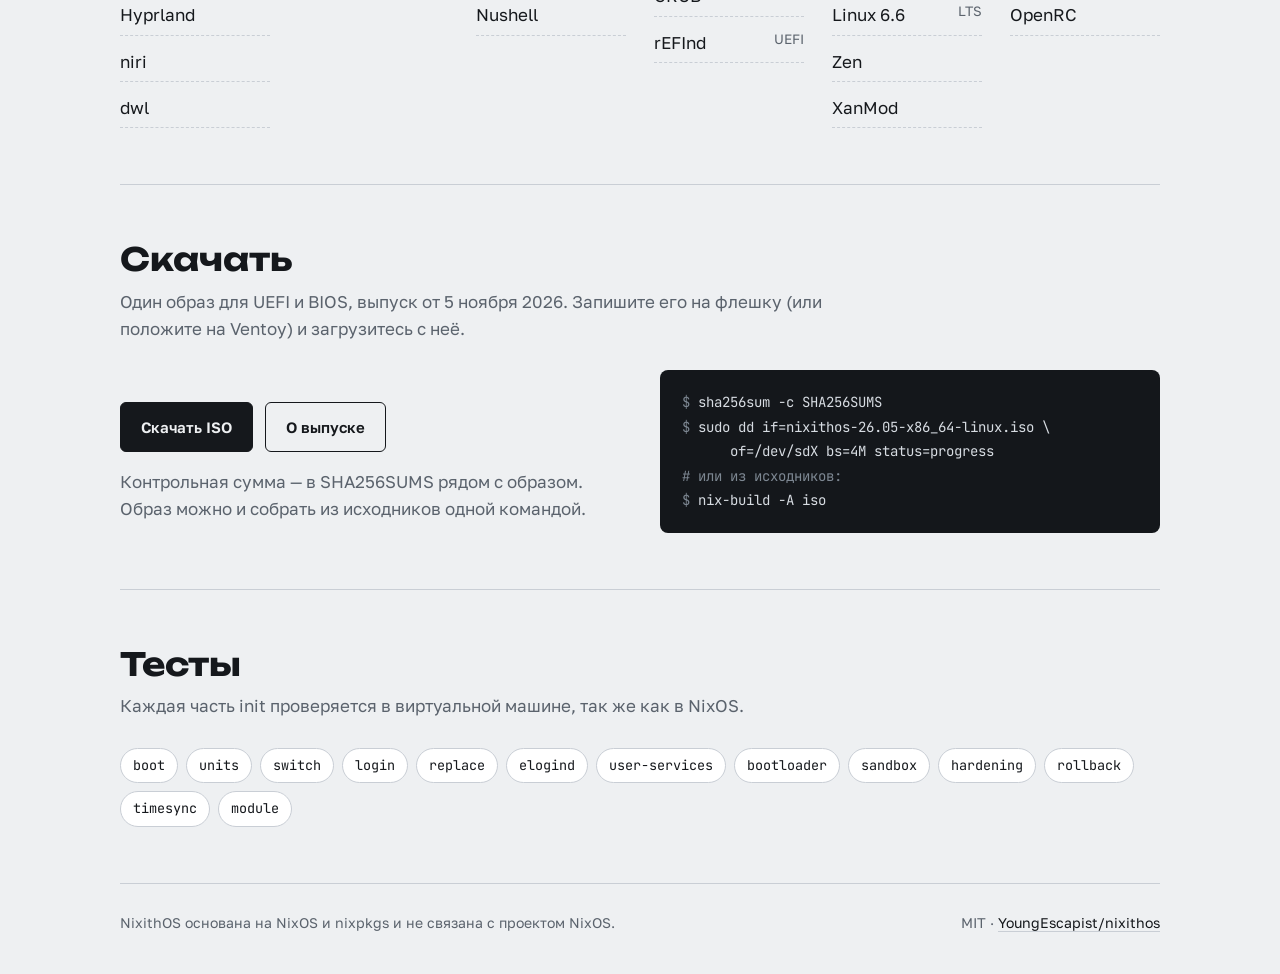
==== commit 0576981a: "Make Finit a regular init system: dependency graph, live switch, tests Finit was experimental: a uni" ====
--- a/site/ru/index.html
+++ b/site/ru/index.html
@@ -4,7 +4,7 @@
 <meta charset="utf-8">
 <meta name="viewport" content="width=device-width, initial-scale=1, viewport-fit=cover">
 <title>NixithOS</title>
-<meta name="description" content="NixithOS: NixOS без systemd, на s6, dinit, runit, OpenRC или экспериментальный Finit. Те же пакеты nixpkgs и та же конфигурация.">
+<meta name="description" content="NixithOS: NixOS без systemd, на s6, dinit, runit, OpenRC или Finit. Те же пакеты nixpkgs и та же конфигурация.">
 <link rel="icon" type="image/png" href="../favicon.png">
 <link rel="alternate" hreflang="en" href="https://youngescapist.github.io/nixithos/">
 <link rel="alternate" hreflang="ru" href="https://youngescapist.github.io/nixithos/ru/">
@@ -34,7 +34,7 @@
       <div>
         <p class="eyebrow">nixpkgs 26.05 · s6 / dinit / runit / OpenRC / Finit* · x86_64</p>
         <h1>NixOS без&nbsp;systemd</h1>
-        <p class="lead">Те же пакеты nixpkgs и та же декларативная конфигурация. Систему запускает и держит s6, dinit, runit, OpenRC или экспериментальный Finit на выбор, а всё остальное остаётся как в NixOS.</p>
+        <p class="lead">Те же пакеты nixpkgs и та же декларативная конфигурация. Систему запускает и держит s6, dinit, runit, OpenRC или Finit на выбор, а всё остальное остаётся как в NixOS.</p>
         <div class="actions">
           <a class="btn primary" href="#download">Скачать ISO</a>
           <a class="btn ghost" href="https://github.com/YoungEscapist/nixithos">Исходники</a>
@@ -52,8 +52,8 @@
         <table>
           <thead><tr><th scope="col"></th><th scope="col">NixOS</th><th scope="col">NixithOS</th></tr></thead>
           <tbody>
-            <tr><td>PID 1</td><td>systemd</td><td>s6-svscan, dinit, runit, openrc-init или экспериментальный Finit</td></tr>
-            <tr><td>Службы</td><td>systemd-юниты</td><td>сервисы s6, dinit, runit, OpenRC или экспериментальный Finit; юниты модулей nixpkgs переводит <code>unitc</code></td></tr>
+            <tr><td>PID 1</td><td>systemd</td><td>s6-svscan, dinit, runit, openrc-init или finit</td></tr>
+            <tr><td>Службы</td><td>systemd-юниты</td><td>сервисы s6, dinit, runit, OpenRC или Finit; юниты модулей nixpkgs переводит <code>unitc</code></td></tr>
             <tr><td>Сеансы</td><td>systemd-logind</td><td>elogind</td></tr>
             <tr><td>Пересборка</td><td><code>nixos-rebuild switch</code></td><td><code>nixith switch</code>, можно частично через <code>--only</code></td></tr>
             <tr><td>Загрузчик</td><td>systemd-boot, GRUB</td><td>systemd-boot, GRUB, rEFInd, Limine</td></tr>
@@ -62,7 +62,7 @@
           </tbody>
         </table>
       </div>
-      <p class="note">Модули nixpkgs по-прежнему описывают службы как <code>systemd.services.*</code>. NixithOS собирает из этих описаний сервисы s6, dinit, runit, OpenRC или экспериментальный Finit, поэтому <code>services.openssh.enable = true</code> работает без правок. Какая init-система запускает машину — одна строка, <code>nixithos.init = "dinit";</code>, или шаг установщика.</p>
+      <p class="note">Модули nixpkgs по-прежнему описывают службы как <code>systemd.services.*</code>. NixithOS собирает из этих описаний сервисы s6, dinit, runit, OpenRC или Finit, поэтому <code>services.openssh.enable = true</code> работает без правок. Какая init-система запускает машину — одна строка, <code>nixithos.init = "dinit";</code>, или шаг установщика.</p>
     </section>
 
     <section id="nixith">
@@ -119,7 +119,7 @@
         </figure>
         <figure>
           <a href="../img/tui-init.webp"><img src="../img/tui-init.webp" width="1280" height="800" loading="lazy" alt="Шаг «Init-система»: выбран dinit, выше s6, внизу описание dinit"></a>
-          <figcaption><b>Init-система.</b> s6, dinit, runit, OpenRC или экспериментальный Finit. Finit экспериментальный и пока не поддерживает переключение конфигурации на ходу.</figcaption>
+          <figcaption><b>Init-система.</b> s6, dinit, runit, OpenRC или Finit.</figcaption>
         </figure>
         <figure>
           <a href="../img/tui-summary.webp"><img src="../img/tui-summary.webp" width="1280" height="800" loading="lazy" alt="Шаг «Итог»: все ответы, среди них init-система dinit, и диск, который будет стёрт"></a>
